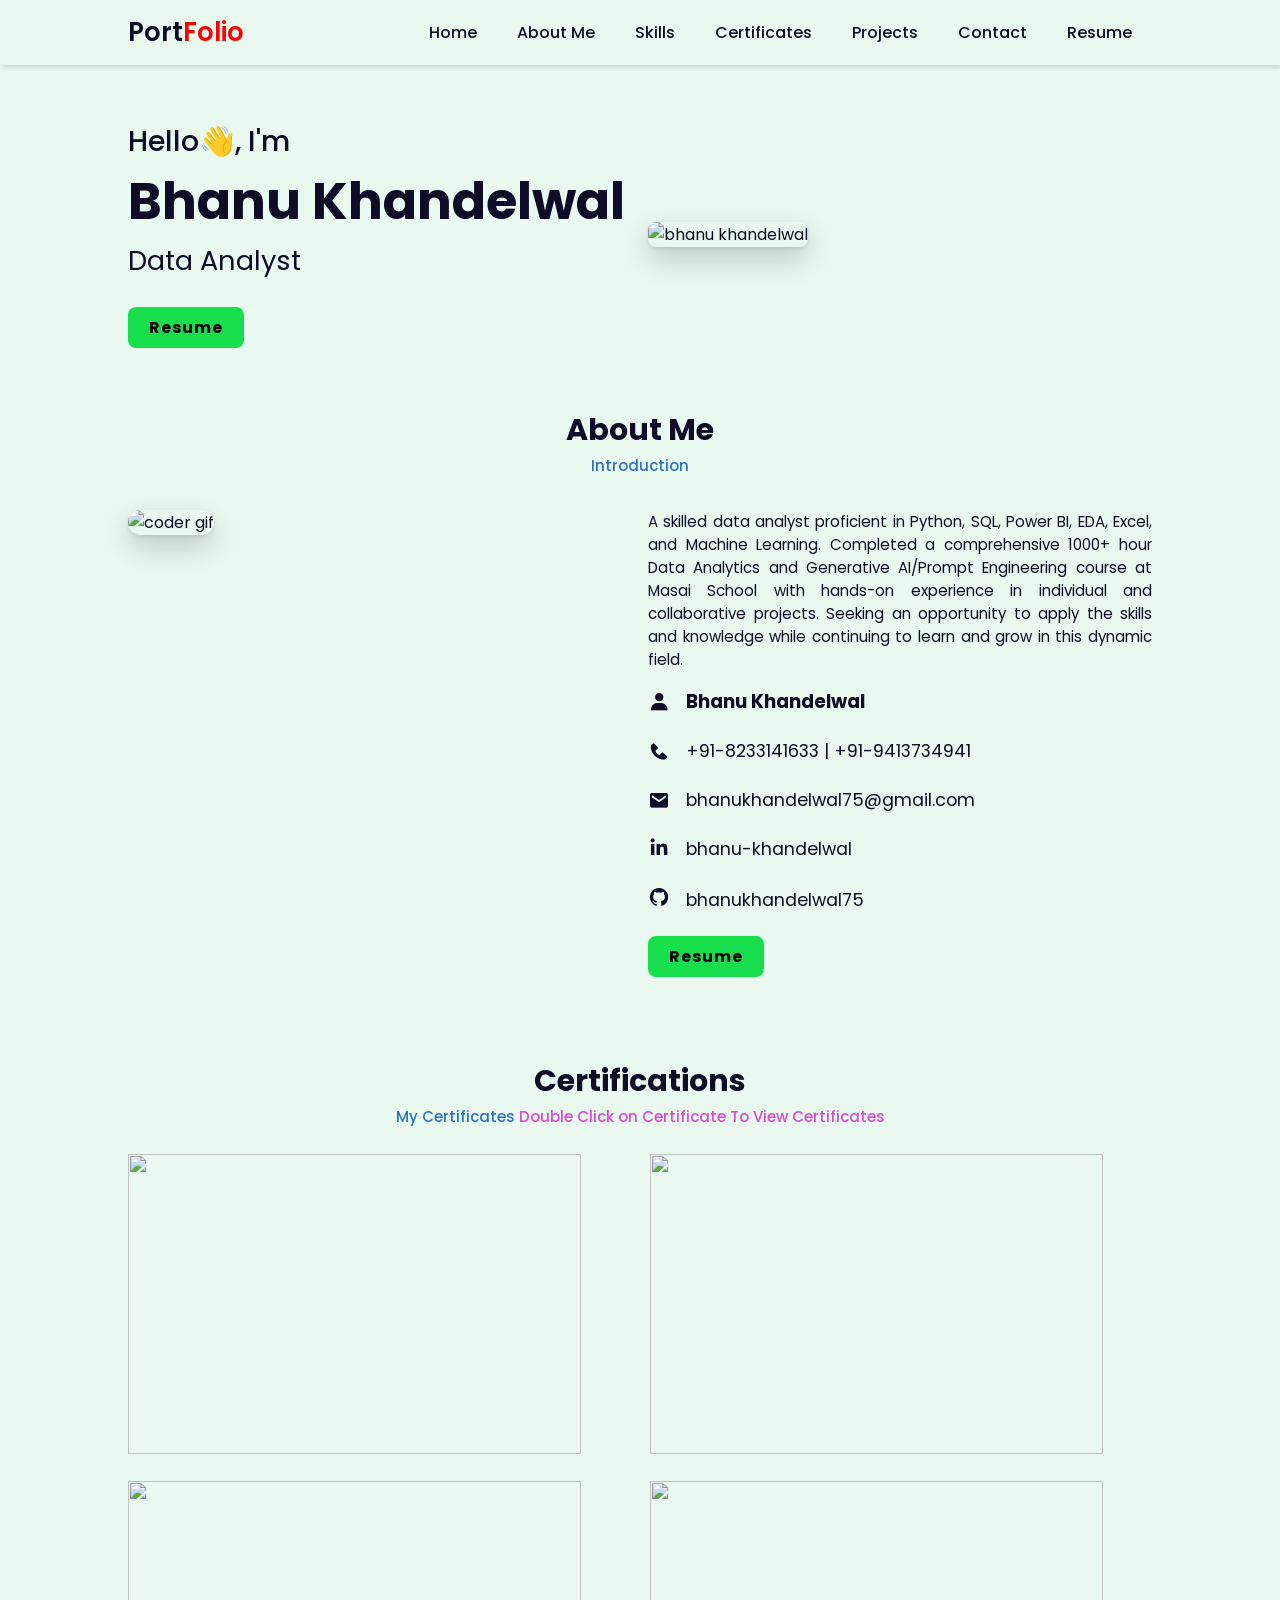
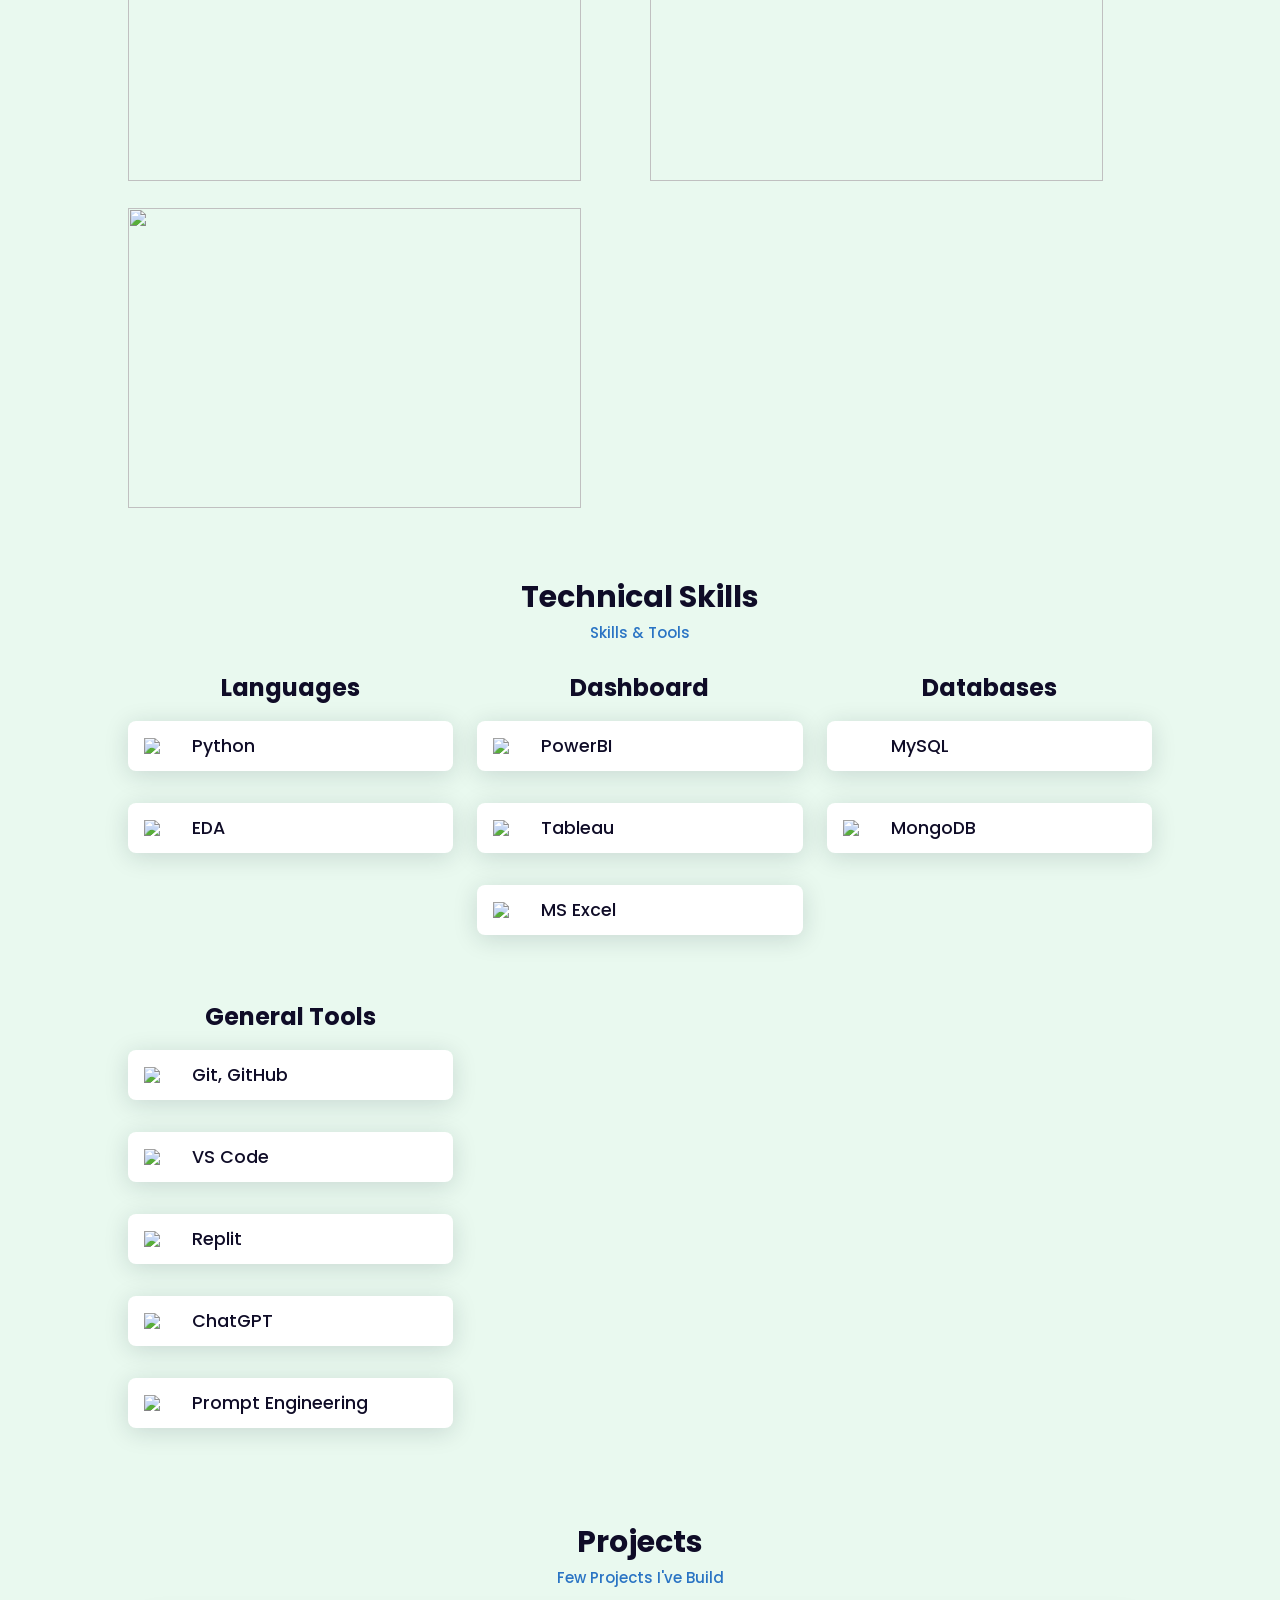
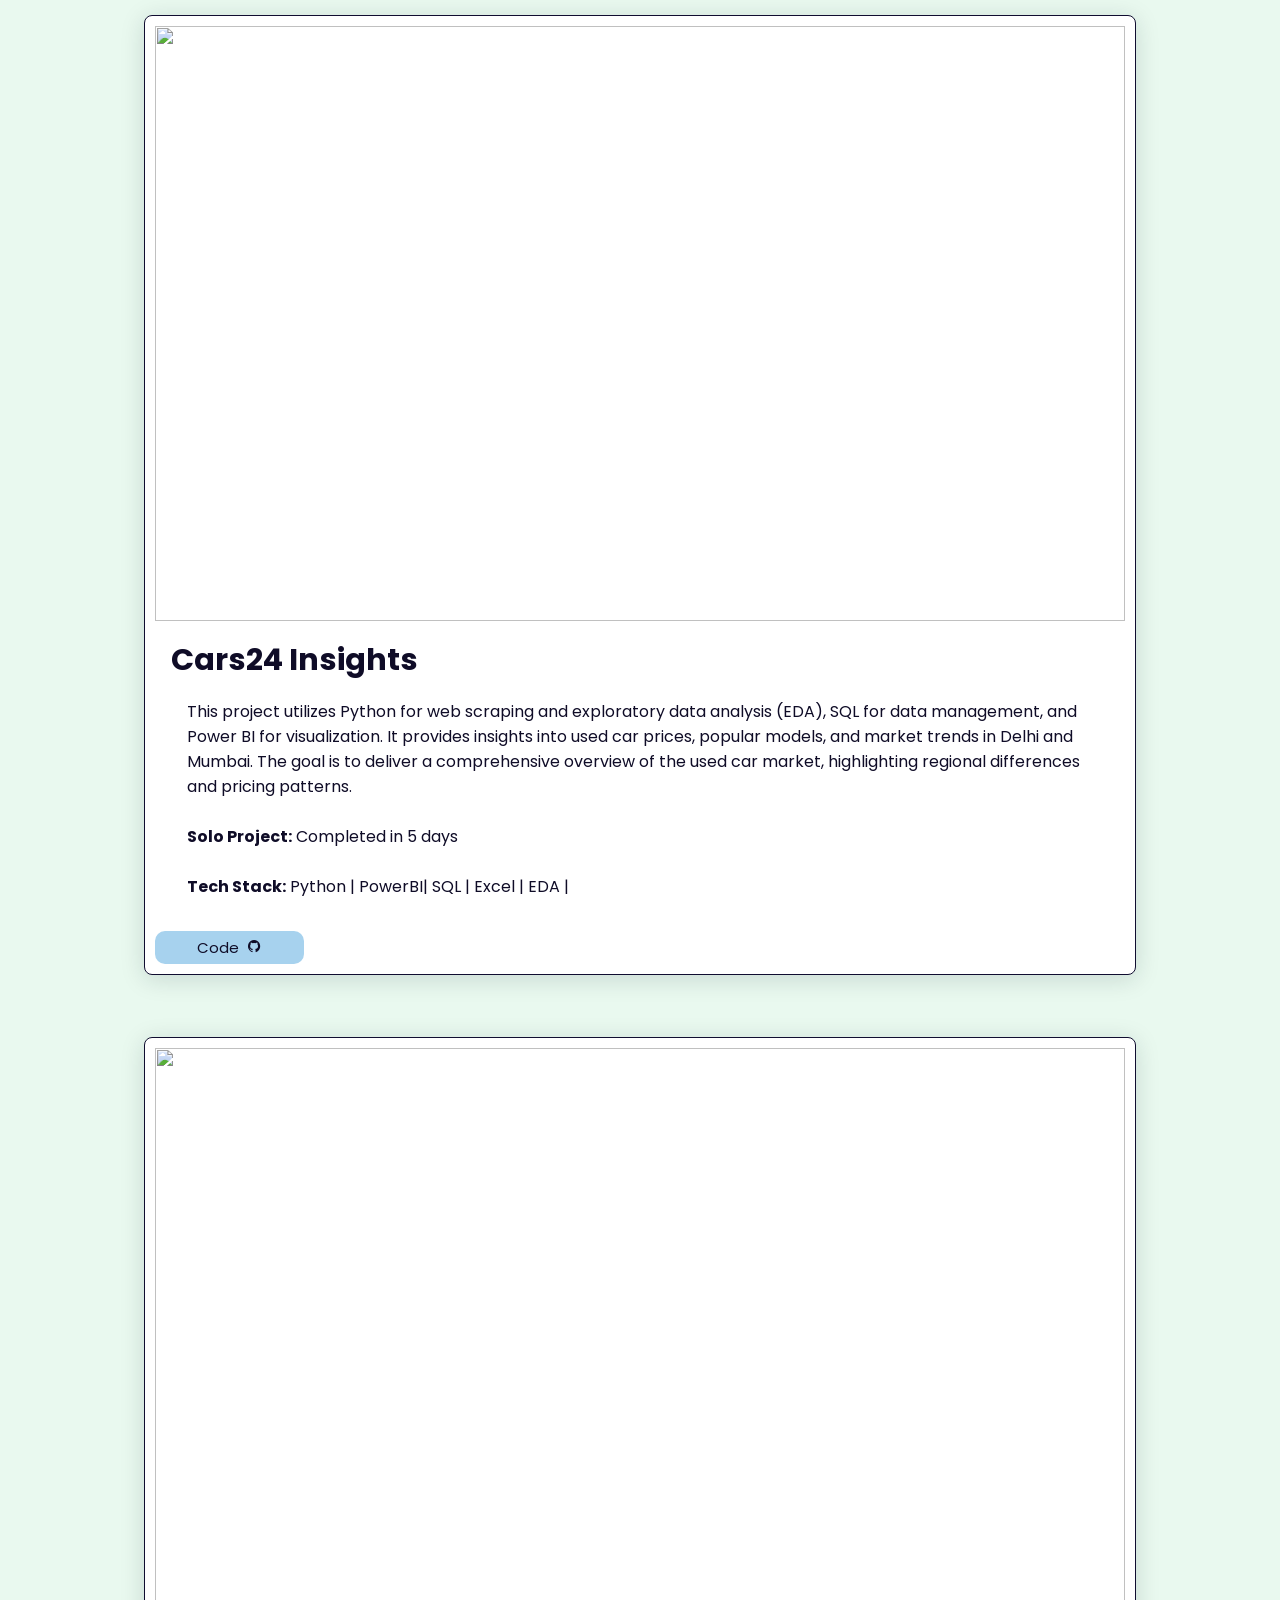
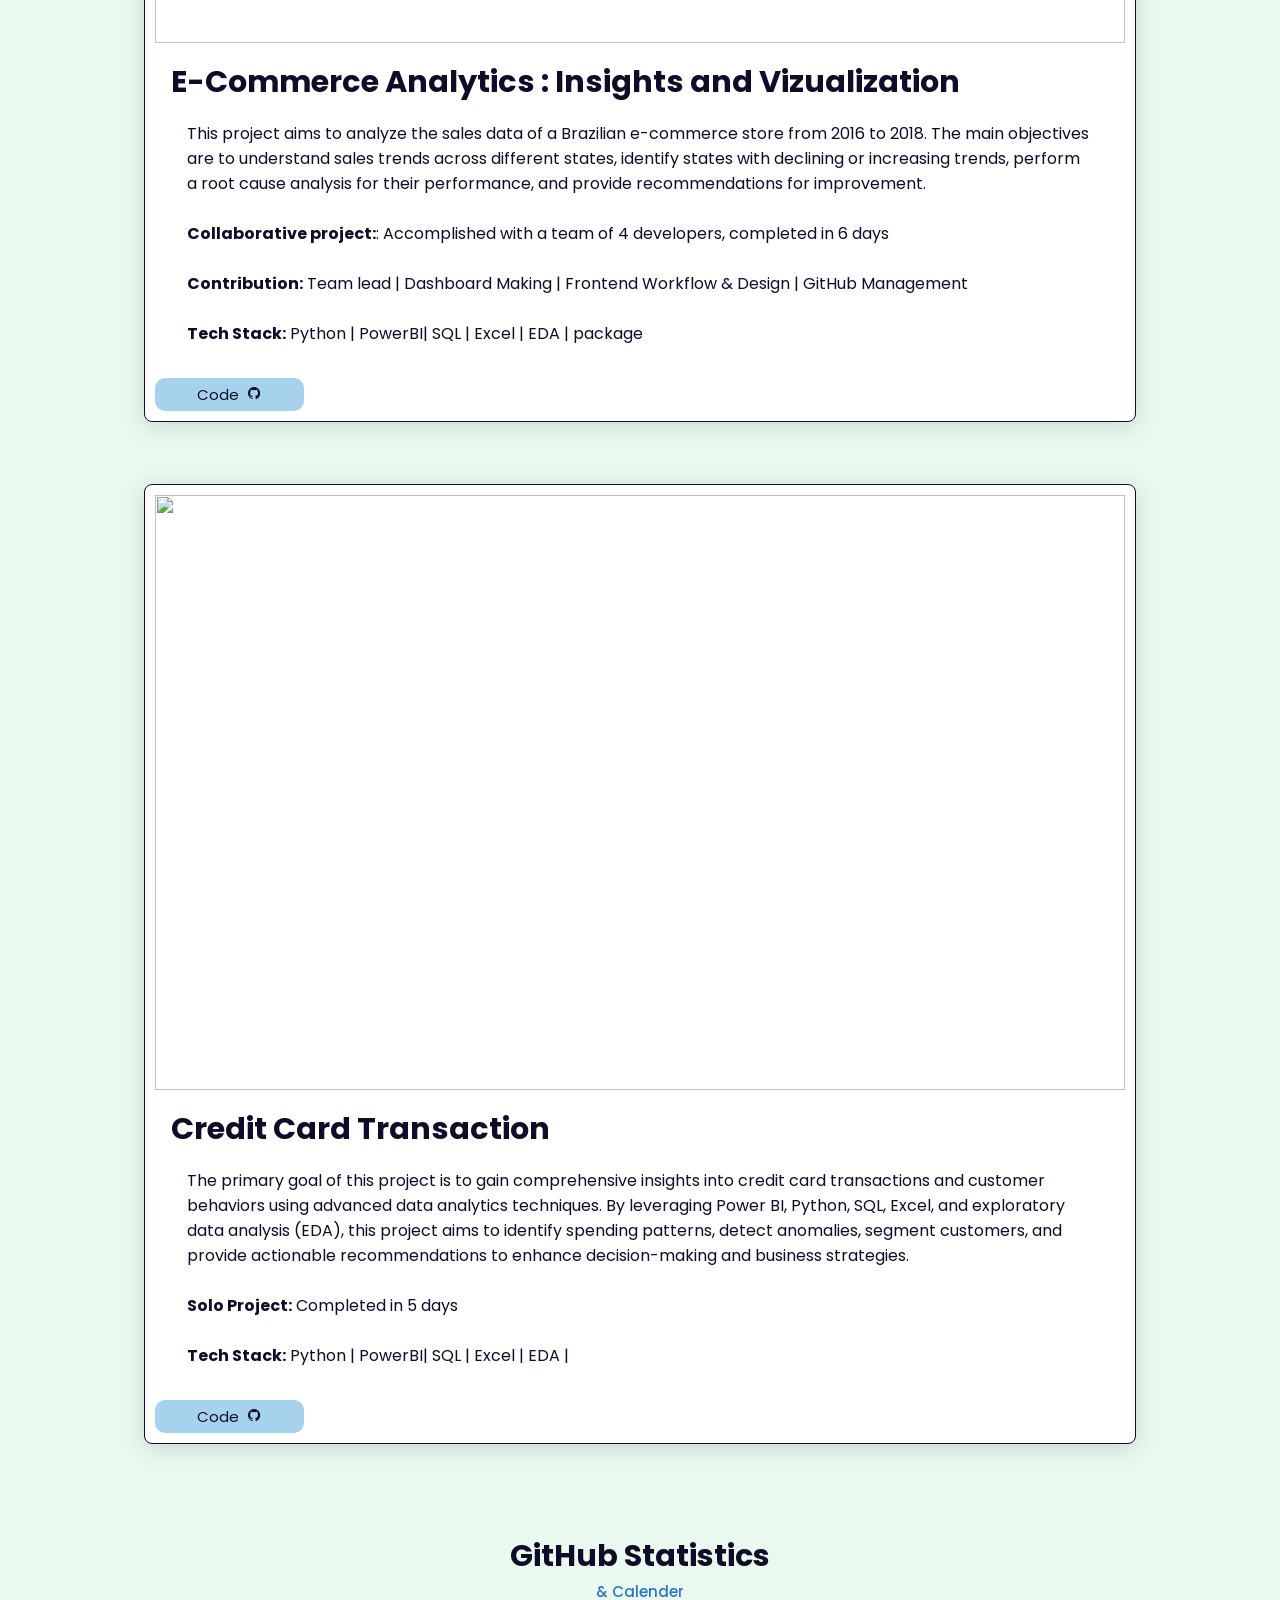
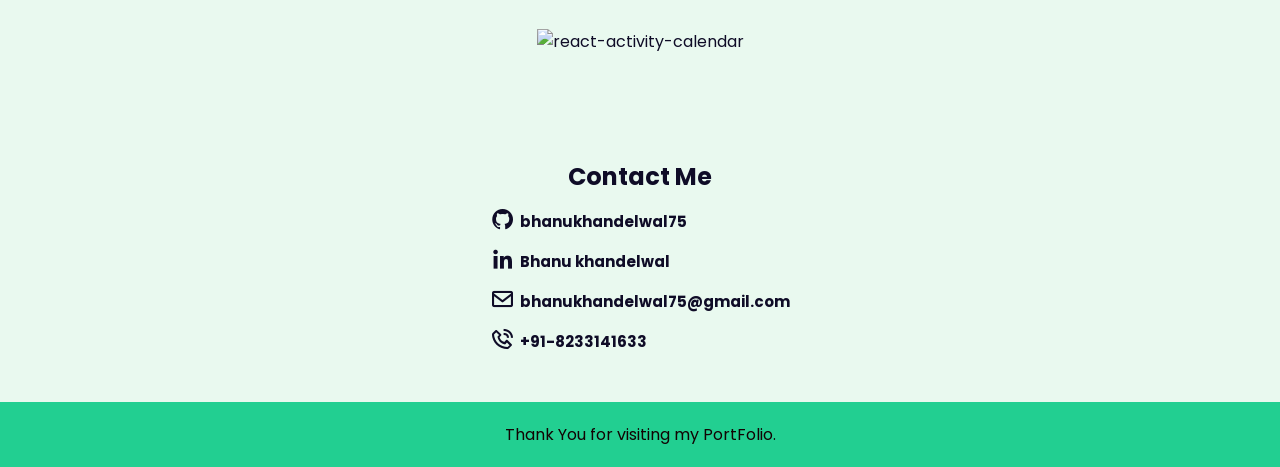
==== index.html @ c8e8d306 "Add files via upload" ====
<!DOCTYPE html>
<html lang="en">

<head>
  <meta charset="UTF-8">
  <meta http-equiv="X-UA-Compatible" content="IE=edge">
  <meta name="viewport" content="width=device-width, initial-scale=1.0">
  <title> Bhanu's PortFolio </title>
  <link rel="stylesheet" href="index.css">
  <link rel="stylesheet" href="https://cdn.jsdelivr.net/npm/boxicons@latest/css/boxicons.min.css">
  <link rel="stylesheet" href="https://unpkg.com/github-calendar@latest/dist/github-calendar-responsive.css" />
  <link rel="stylesheet"
    href="https://fonts.googleapis.com/css2?family=Poppins:wght@200;300;400;500;600;700&display=swap">
  <script src="https://code.jquery.com/jquery-3.5.1.min.js"></script>
  <script src="https://cdnjs.cloudflare.com/ajax/libs/waypoints/4.0.1/jquery.waypoints.min.js"></script>
  <script src="https://cdnjs.cloudflare.com/ajax/libs/OwlCarousel2/2.3.4/owl.carousel.min.js"></script>
  <link rel="stylesheet" href="https://cdnjs.cloudflare.com/ajax/libs/OwlCarousel2/2.3.4/assets/owl.carousel.min.css" />
</head>

<body>

  <!-- Navbar  Section Start -->

  <header>
    <a href="/" class="logo"><span style="font-family: Arial, Helvetica, sans-serif;"></span>Port<span
        style="color: red;">Folio</span></a>

    <div class="bx bx-menu" id="menu-icon"></div>

    <ul class="navbar" id="nav-menu">
      <li><a class="nav-link home" href="#home">Home</a></li>
      <li><a class="nav-link about" href="#about">About Me</a></li>
      <li><a class="nav-link skills" href="#skills">Skills</a></li>
      <li><a class="nav-link certificate" href="#certificates">Certificates</a></li>
      <li><a class="nav-link projects" href="#projects">Projects</a></li>
      <li><a class="nav-link contact" href="#contact">Contact</a></li>
      <li>
        <a class="nav-link resume" download 
          href="https://drive.google.com/file/d/1gUNa5ymEAG5wPzVL_5RaTlBMBBkV0XpU/view?usp=sharing" rel="noreferrer"
          target="_blank"> <i class="uil uil-message nav__icon"></i> Resume
        </a>
      </li>
    </ul>
  </header>


  <!-- Navbar Section End -->

  <!-- Home Section Start -->

  <section id="home">
    <div class="home-text">
      <span>Hello👋, I'm</span>
      <h1 id="user-detail-name">Bhanu Khandelwal</h1>
      <h2>Data Analyst</h2>
      <br />
      <a id="resume-link-2"  target="_blank"
        download="Bhanu-Khandelwal-Resume"> <button class="resume-button" id="resume-button-2"
          onclick="window.open('https://drive.google.com/file/d/1gUNa5ymEAG5wPzVL_5RaTlBMBBkV0XpU/view?usp=sharing')">Resume</button>
      </a>
    </div>
    <div class="home-img1">
      <img src="./images/Bhanu.jpg" alt="bhanu khandelwal">
    </div>

  </section>

  <!-- Home Section End -->


  <!-- About Section Start -->

  <section class="about section" id="about">
    <div class="heading">
      <h2>About Me</h2>
      <span>Introduction</span>
    </div>

    <div class="about-container">
      <div class="home-img-main">
        <img class="home-img" src="./images/CoderImage.gif" alt="coder gif">
      </div>
      <div class="about-text" id="user-detail-intro">
        <p>A skilled data analyst proficient in Python, SQL, Power BI, EDA, Excel, and Machine Learning. Completed a comprehensive 1000+ hour Data 
          Analytics and Generative AI/Prompt Engineering course at Masai School with hands-on experience in individual and collaborative projects. 
          Seeking an opportunity to apply the skills and knowledge while continuing to learn and grow in this dynamic field.
        </p>
        <div class="information">
          <div class="info-box">
            <i class='bx bxs-user'></i>
            <span> </span>
            <h3>Bhanu Khandelwal</h3>
          </div>

          <div class="info-box">
            <i class='bx bxs-phone'></i>
            <span id="contact-phone">+91-8233141633 | +91-9413734941</span>
          </div>

          <div class="info-box">
            <i class='bx bxs-envelope'></i>
            <span id="contact-email">bhanukhandelwal75@gmail.com</span>
          </div>

          <div class="info-box">
            <a href= "https://www.linkedin.com/in/bhanu-khandelwal-59a3ab132/"><i class='bx bxl-linkedin'></i></a>
            <span id="contact-email"><a
                href="https://www.linkedin.com/in/bhanu-khandelwal-59a3ab132/">bhanu-khandelwal</a></span>
          </div>

          <div class="info-box">
            <a href= "https://github.com/bhanukhandelwal75"><i class='bx bxl-github'></i></a>
            <span id="contact-email"><a href= "https://github.com/bhanukhandelwal75">bhanukhandelwal75</a></span>
          </div>

          <a class="nav-link resume" download id="resume-button"
          href="https://drive.google.com/file/d/1gUNa5ymEAG5wPzVL_5RaTlBMBBkV0XpU/view?usp=sharing" rel="noreferrer"
            target="_blank"> <i class="uil uil-message nav__icon"></i> <button class="resume-button">Resume</button>
          </a>
        </div>
      </div>
  </section>

  <!-- About Section End -->

  <!--certification-->
  <section class="certificates" id="certificates">
    <div class="max-width">
      <div class="heading">
        <h2>Certifications</h2>
        <span>My Certificates <span style="color: rgb(221, 72, 216);">Double Click on Certificate To View
            Certificates</span></span>
      </div>
      <br>

      <div class="carousel">
        <div class="card">
          <div class="box">
            <img onclick="window.open('https://www.hackerrank.com/certificates/d6137b7755c0')" src="./images/certificate1.png"
              alt="" height="300" width="40">
          </div>
        </div>
        <div class="card">
          <div class="box">
            <img onclick="window.open('')"
              src="./images/Bhanu Khandelwal (1).jpg" alt="" height="300" width="40">
          </div>
        </div>

        <div class="card">
          <div class="box">
            <img onclick="window.open('')"
              src="./images/STATELEVEL_CER.jpg" alt="" height="300" width="40">
          </div>
        </div>
        <div class="card">
          <div class="box">
            <img onclick="window.open('https://www.hackerrank.com/certificates/30eb83485b4e')"
              src="./images/INTER.png" alt="" height="300" width="40">
          </div>
        </div>

        <div class="card">
          <div class="box">
            <img onclick="window.open('')"
              src="./images/construct2.png" alt="" height="300" width="40">
          </div>
        </div>




        <!-- <div class="card">
          <div class="box">
            <img onclick="window.open('https://www.hackerrank.com/certificates/3cd83c0508a9')"
              src="./image/JavaScript Certificate.png" alt="" height="300" width="40">
          </div>
        </div>
        <div class="card">
          <div class="box">
            <img
              onclick="window.open('https://drive.google.com/file/d/1VtHBMf246V5bzjjGLbJAmtYLygFax8J5/view?usp=drive_link')"
              src="./image/basic Web.png" alt="" height="300" width="40">
          </div>
        </div> -->
      </div>
  </section>
  <!--certification-->

  <!--------------------- Skills Section --------------------->
  <section class="skills section" id="skills">
    <div class="heading">
      <h2>Technical Skills</h2>
      <span>Skills & Tools</span>
    </div>
    <br>

    <div class="skills-container bd-grid">
      <!-- Languages -->
      <div>
        <h2 class="skills-subtitle">Languages</h2>
        <div class="skills-data">
          <div class="skills-card">
            <img class="skills-card-img skills-icon"
              src="https://th.bing.com/th/id/R.6520c7f9c26167c17c1b4151d0caf9b6?rik=M%2fsglQqDHrj7Ow&riu=http%3a%2f%2fclipart-library.com%2fimages_k%2fpython-logo-transparent%2fpython-logo-transparent-20.png&ehk=6VzezRPWRy60a5sdzRKqdJ3hvL%2bZyjIlleowRZv6nNY%3d&risl=&pid=ImgRaw&r=0" />
            <span class="skills-card-name">Python</span>
          </div>
        </div>

        

        <div class="skills-data">
          <div class="skills-card">
            <img class="skills-card-img skills-icon"
              src="./images/eda.png" />
            <span class="skills-card-name">EDA</span>
          </div>
        </div>
        



        
      </div>

      <!-- Frontend -->
      <div>
        <h2 class="skills-subtitle">Dashboard</h2>
        <div class="skills-data">
          <div class="skills-card">
            <img class="skills-card-img skills-icon"
              src="./images/download (1).png" />
            <span class="skills-card-name">PowerBI</span>
          </div>
        </div>

        <div class="skills-data">
          <div class="skills-card">
            <img class="skills-card-img skills-icon"
              src="./images/tableu.png" />
            <span class="skills-card-name">Tableau</span>
          </div>
        </div>


        <div class="skills-data">
          <div class="skills-card">
            <img class="skills-card-img skills-icon"
              src="./images/excel.png" />
            <span class="skills-card-name">MS Excel</span>
          </div>
        </div>


      </div>

      

      <!-- Databases -->
      <div>
        <h2 class="skills-subtitle">Databases</h2>
        <div class="skills-data">
          <div class="skills-card">
            <img class="skills-card-img skills-icon" src="./images/SQL.png" alt="" />
            <span class="skills-card-name">MySQL </span>
          </div>
        </div>

        <div class="skills-data">
          <div class="skills-card">
            <img class="skills-card-img skills-icon"
              src="https://th.bing.com/th/id/OIP.iJDKjEJBWEErGdYeo5zsfAHaHa?pid=ImgDet&w=205&h=205&c=7" />
            <span class="skills-card-name">MongoDB</span>
          </div>
        </div>
        

      </div>

      <!-- General Tools -->
      <div>
        <h2 class="skills-subtitle">General Tools</h2>
        <div class="skills-data">
          <div class="skills-card">
            <img class="skills-card-img skills-icon"
              src="https://th.bing.com/th/id/OIP.ckeUFk-yid0vfWnd56w7wAHaHa?w=185&h=185&c=7&r=0&o=5&pid=1.7" />
            <span class="skills-card-name">Git, GitHub</span>
          </div>
        </div>
        <div class="skills-data">
          <div class="skills-card">
            <img class="skills-card-img skills-icon"
              src="https://user-images.githubusercontent.com/674621/71187801-14e60a80-2280-11ea-94c9-e56576f76baf.png" />
            <span class="skills-card-name">VS Code</span>
          </div>
        </div>
        <div class="skills-data">
          <div class="skills-card">
            <img class="skills-card-img skills-icon"
              src="https://cdn-1.webcatalog.io/catalog/replit/replit-icon-filled.png" />
            <span class="skills-card-name">Replit</span>
          </div>
        </div>
        
        <div class="skills-data">
          <div class="skills-card">
            <img class="skills-card-img skills-icon"
              src="./images/chatgpt.png" />
            <span class="skills-card-name">ChatGPT</span>
          </div>
        </div>
        
        <div class="skills-data">
          <div class="skills-card">
            <img class="skills-card-img skills-icon"
              src="./images/promptengineering.png" />
            <span class="skills-card-name">Prompt Engineering</span>
          </div>
        </div>
      </div>

      <!-- Deployment Tools -->
      
        
    </div>
  </section>
  <!--------------------- Skills Section End --------------------->

  <!--------------------- Project Section --------------------->
  <section class="projects section" id="projects">
    <div class="heading">
      <h2>Projects</h2>
      <span>Few Projects I've Build</span>
    </div>
    <br>
    <div class="project-container">

      <!------- 5th Project ------->
      <div class="project-img project-card">
        <img id="project_TypeBattle" src="./images/dashboard1112.png" style="width: 100%; height: 595px;" alt=""
          onclick="window.open('')" />
        <p class="project-title">Cars24 Insights</p>
        <div class="project-subtitle project-description">
          This project utilizes Python for web scraping and exploratory data analysis (EDA), SQL for data management, 
          and Power BI for visualization. It provides insights into used car prices, popular models, and market trends in Delhi and Mumbai. 
          The goal is to deliver a comprehensive overview of the used car market, highlighting regional differences and pricing patterns.
          <br />
          <br />
          <b>Solo Project:</b> Completed in 5 days
          <div class="project-tech-stack">
            <br />
            <b>Tech Stack:</b> Python | PowerBI| SQL | Excel | EDA | 
          </div>
        </div>
        <div class="project-btns">
          <button class="project-github">
            <a href="https://github.com/bhanukhandelwal75/Cars24-Insights-and-Vizualization" target="_blank"
              class="small-btn button project-github-link">
              Code&nbsp;&nbsp;<i class="bx bxl-github"></i>
            </a>
          </button>
          
        </div>
      </div>

      <!------- 4th Project ------->
      <div class="project-img project-card">
        <img id="project_OpenChat" src="./images/DASHECOOM.jpg" style="width: 100%; height: 595px;" alt=""
          onclick="window.open('')" />
        <p class="project-title">E-Commerce Analytics : Insights and Vizualization</p>
        <div class="project-subtitle project-description">
          This project aims to analyze the sales data of a Brazilian e-commerce store from 2016 to 2018. The main objectives are to understand sales trends across different states, identify states with declining or increasing trends, perform a root cause analysis for their performance, and provide recommendations for improvement.
          <br />
          <br />
          <b>Collaborative project:</b>: Accomplished with a team of 4 developers,
          completed in 6 days
          <br />
          <br />
          <b>Contribution:</b> Team lead | Dashboard Making | Frontend Workflow & Design | GitHub Management
          <div class="project-tech-stack">
            <br />
            <b>Tech Stack:</b> Python | PowerBI| SQL | Excel | EDA | 
            package
          </div>
        </div>
        <div class="project-btns">
          <button class="project-github">
            <a href="https://github.com/bhanukhandelwal75/Ecommerce-Sales-Analytics" target="_blank"
              class="small-btn button project-github-link">
              Code&nbsp;&nbsp;<i class="bx bxl-github"></i>
            </a>
          </button>
          
        </div>
      </div>



      <div class="project-img project-card">
        <img id="project_TypeBattle" src="./images/ccfr1.png" style="width: 100%; height: 595px;" alt=""
          onclick="window.open('')" />
        <p class="project-title">Credit Card Transaction</p>
        <div class="project-subtitle project-description">
          The primary goal of this project is to gain comprehensive insights into credit card transactions and customer behaviors using advanced data analytics techniques. By leveraging Power BI, Python, SQL, Excel, and exploratory data analysis (EDA), this project aims to identify spending patterns, detect anomalies, segment customers, and provide actionable recommendations to enhance decision-making and business strategies.
          <br />
          <br />
          <b>Solo Project:</b> Completed in 5 days
          <div class="project-tech-stack">
            <br />
            <b>Tech Stack:</b> Python | PowerBI| SQL | Excel | EDA | 
          </div>
        </div>
        <div class="project-btns">
          <button class="project-github">
            <a href="https://github.com/bhanukhandelwal75/CreditCard-Transaction-Analytics" target="_blank"
              class="small-btn button project-github-link">
              Code&nbsp;&nbsp;<i class="bx bxl-github"></i>
            </a>
          </button>
          
        </div>
      </div>

      
      
        
    </div>
  </section>

  <!--------------------- Project Section End --------------------->

  <!-- Github Stats Section Start -->

  <section class="react-activity-calendar">
    <div class="heading">
      <h2>GitHub Statistics</h2>
      <span>& Calender</span>
    </div>
    <br>
    <div class="react-activity-calendar">
      <!-- Loading the data just for you. -->
      <img src="https://ghchart.rshah.org/rbhomale17" alt="react-activity-calendar" />
    </div>
    <br>
    
  </section>


  <!-- Github Stats Section End -->


  <!-- Contact Section Start -->

  <section id="contact">

    <div class="footer" class="contact">
      <h2>Contact Me</h2>
      <div class="footer-social">
        <div>
          <a id="contact-github" href="https://github.com/bhanukhandelwal75" target="_blank"><i class='bx bxl-github'></i></a>
          <h5><a id="contact-github" href="https://github.com/bhanukhandelwal75" target="_blank">bhanukhandelwal75</a></h5>
        </div>
        <div>
          <a id="contact-linkedin" href="https://www.linkedin.com/in/bhanu-khandelwal-59a3ab132/" target="_blank"><i
              class='bx bxl-linkedin'></i></a>
          <h5><a id="contact-linkedin" href="https://www.linkedin.com/in/bhanu-khandelwal-59a3ab132/"
              target="_blank">Bhanu khandelwal</a></h5>
        </div>
        <div>
          <a id="contact-linkedin" href="#" target="_blank"><i class='bx bx-envelope'></i></a>
          <h5><a id="contact-linkedin" href="#" target="_blank">bhanukhandelwal75@gmail.com</a></h5>
        </div>
        <div>
          <a id="contact-linkedin" href="#" target="_blank"><i class='bx bx-phone-call'></i></a>
          <h5><a id="contact-linkedin" href="#" target="_blank">+91-8233141633</a></h5>
        </div>
      </div>
    </div>

  </section>

  <!-- Contact Section End -->

  <div class="footer-bottom">
    <p> Thank You for visiting my PortFolio.</p>
  </div>

  <!-- JavaScript -->
  <script src="./index.js"></script>
</body>

</html>


<script src="https://unpkg.com/github-calendar@latest/dist/github-calendar.min.js"></script>
<script>
  // or enable responsive functionality
  GitHubCalendar(".calendar", "rbhomale17", { responsive: true });
</script>
---- index.css ----
* {
    margin: 0;
    padding: 0;
    box-sizing: border-box;
    list-style: none;
    text-decoration: none;
    scroll-behavior: smooth;
    scroll-padding-top: 2rem;
    font-family: "Poppins", sans-serif;
    box-sizing: border-box;
}

body {
    box-sizing: border-box;
    width: 100%;
}

a {
    text-decoration: none;
    color: var(--text-color);
}

:root {
    --main-color: #033a80;
    --bg-color: #E9F9EF;
    --text-color: #0f0c27;
    --hover: hsl(217, 83%, 74%);
    --big-font: 3.2rem;
    --medium-font: 1.8rem;
    --p-font: 0.941rem;

    --header-height: 3rem;
    --font-semi: 600;
    --hue-color: 245;
    --first-color: hsl(var(--hue-color), 47%, 60%);
    --second-color: hsl(var(--hue-color), 56%, 12%);
    --body-font: 'Poppins', sans-serif;
    --big-font-size: 2rem;
    --h2-font-size: 1.25rem;
    --normal-font-size: .938rem;
    --smaller-font-size: .75rem;
    --mb-2: 1rem;
    --mb-4: 2rem;
    --mb-5: 2.5rem;
    --mb-6: 3rem;
    --z-back: -10;
    --z-fixed: 100;
    /* --main-color:#1a70f2; */
}

section {
    padding: 30px 10%;
}

body.active {
    --text-color: #fff;
    --bg-color: #1a1542;
}

body {
    background: var(--bg-color);
    color: var(--text-color);
}

*::selection {
    color: var(--bg-color);
    background: var(--main-color);
}

.heading {
    text-align: center;
}

.heading h2 {
    font-size: 30px;
}

.heading span {
    font-size: var(--p-font);
    color: rgb(42, 116, 196);
    /* font-weight: 300; */
}

header {
    position: fixed;
    width: 100%;
    top: 0;
    right: 0;
    z-index: 1000;
    display: flex;
    align-items: center;
    justify-content: space-between;
    background: var(--bg-color);
    padding: 13px 10%;
    transition: 0.2s;
    box-shadow: -3px -3px 7px #ffffff73,
        2px 2px 5px rgba(94, 104, 121, 0.288);
}

header.shadow {
    /* width: 100%; */
    box-shadow: 0 0 4px rgb(14 55 54 / 15%);
}

.logo {
    font-size: 1.61rem;
    font-weight: 600;
    color: var(--text-color);
}
 
.logo span {
    font-size: 1.61rem;
    font-weight: 600;
    color: rgb(232, 47, 118);
}

.navbar {
    display: flex;
}

.navbar a {
    font-size: 1rem;
    padding: 10px 20px;
    color: var(--text-color);
    font-weight: 500;
}

.navbar a:hover {
    color: var(--hover);
}

#menu-icon {
    font-size: 24px;
    cursor: pointer;
    z-index: 10001;
    display: none;
}

#darkmode {
    font-size: 22px;
    cursor: pointer;
}

#home {
    /* position: relative;
    width: 100%;
    min-height: 100vh; */
    display: grid;
    grid-template-columns: repeat(2, 1fr);
    align-items: center;
    margin-top: 90px;
    gap: 1rem;
    /* border: 1px solid red; */
}

/* .home-img {
    order: 3;
    width: 100%;
} */

.home-img1 img {
    width: 90%;
    
    
    /* border: 1px solid rgb(0, 0, 0); */
    border-radius: 0.5rem;

    box-shadow: rgba(0, 0, 0, 0.2) 0px 12px 28px 0px, rgba(0, 0, 0, 0.1) 0px 2px 4px 0px, rgba(255, 255, 255, 0.05) 0px 0px 0px 1px inset;
}

.home-text span {
    font-size: var(--medium-font);
    font-weight: 500;
}

.home-text h1 {
    font-size: var(--big-font);
}

.home-text h2 {
    font-size: 1.7rem;
    font-weight: 400;
}

.home-text p {
    font-size: var(--p-font);
    font-weight: 400;
    margin: 0.7rem 0 1rem;
}

.social {
    display: flex;
    flex-direction: column;
}

.social a {
    margin-bottom: 1rem;
    font-size: 22px;
    color: var(--text-color);
}

.social a:hover {
    color: var(--hover);
}

.btn {
    display: inline-block;
    background: var(--main-color);
    color: #fff;
    padding: 0.7rem 1.3rem;
    border-radius: 0.5rem;
}

.btn:hover {
    background: var(--hover);
}


.resume-button {
    display: inline-block;
    font-size: 1rem;
    font-weight: bold;
    background: var(--main-color);
    color: #120101;
    padding: 0.5rem 1.3rem;
    border-radius: 0.5rem;
    border: none;
    cursor: pointer;
    background: #16de4c;
    letter-spacing: 1px;
}

.resume-button:hover {
    background: var(--hover);
    color: #fff;
}

.about-container {
    display: grid;
    grid-template-columns: repeat(2, 1fr);
    gap: 1rem;
    margin-top: 2rem;
}

.home-img-main img {
    width: 85%;
    height: auto;
    border-radius: 1rem;
    box-shadow: rgba(0, 0, 0, 0.2) 0px 12px 28px 0px, rgba(0, 0, 0, 0.1) 0px 2px 4px 0px, rgba(255, 255, 255, 0.05) 0px 0px 0px 1px inset;
}

.about-text p {
    width: 100%;
    font-size: var(--p-font);
    font-weight: 400;
    text-align: justify;
}

.information {
    margin: 1rem 0 1.4rem;
}

.information .info-box {
    display: flex;
    align-items: center;
    margin-bottom: 1.4rem;
}

.information .info-box .bx {
    font-size: 22px;
}

.information .info-box span {
    font-weight: 400;
    margin-left: 1rem;
}

.bars-box {
    position: relative;
    display: flex;
    justify-content: space-between;
    align-items: center;
    padding: 1rem 0;
    margin-bottom: 1rem;
}

.bars-box h3,
span {
    font-size: 1.1rem;
    font-weight: 500;
}

.light-bar {
    position: absolute;
    bottom: 0;
    left: 0;
    width: 100%;
    height: 0.5rem;
    background: hsla(260, 100%, 44%, 0.4);
    border-radius: 0.5rem;
}

.percent-bar {
    position: absolute;
    bottom: 0;
    left: 0;
    height: 0.5rem;
    background: var(--main-color);
    border-radius: 0.5rem;
}

.html-bar {
    width: 94%;
}

.css-bar {
    width: 84%;
}

.js-bar {
    width: 74%;
}

.react-bar {
    width: 80%;
}

/* .skills-content {
    display: grid;
    grid-template-columns: repeat(auto-fit, minmax(180px, auto));
    justify-content: center;
    gap: 0.5rem;
    margin-top: 2rem;
}

.skills-card {
    padding: 8px;
    width: 120px;
    margin-top: 16px;
    display: flex;
    flex-direction: column;
    align-items: center;
    text-align: center;
    border-radius: 0.5rem;
    background-color: #fff;
    border-bottom: 5px solid rgb(30, 215, 120);
    box-shadow: 0 2px 7px rgb(14 55 54 / 15%);
    
}

.skills-card:hover {
    background-color: #aac5f3;
    color: #0d0101;
    cursor: pointer;
}

#skills img {
    width: 60%;
    aspect-ratio: 1/1;
} */


/* <!--------------------- Skills Section ---------------------> */
#mskills {
    width: 100%;
    background-color: #fafafa;
    margin: auto;
}

#mskills>h1 {
    text-align: center;
    margin-top: 80px;
}

.mainskills {
    width: 40%;
    display: grid;
    grid-template-columns: repeat(6, 1fr);
    gap: 5%;
    margin: auto;
}

.mainskills>div {
    box-shadow: rgba(50, 50, 93, 0.25) 0px 6px 12px -2px,
        rgba(0, 0, 0, 0.3) 0px 3px 7px -3px;
    display: grid;
    align-items: center;
    padding: 15px 15px;
    border-radius: 5px;
    margin-top: 50px;
    background-color: #f5fffa;
}

.mainskills>div:hover {
    background-color: white;
}

.mainskills>div>img {
    width: 50%;
    margin: auto;
}

.mainskills>div>h3 {
    text-align: center;
    margin-top: 7px;
}

/* -------------- */

.skills-container {
    display: grid;
    grid-template-columns: repeat(3, 1fr);
    gap: 1.5rem;
    row-gap: 2rem;
    text-align: center;
}

.skills-subtitle {
    margin-bottom: var(--mb-2);
}

.skills-text {
    margin-bottom: var(--mb-4);
}

.skills-data {
    display: flex;
    justify-content: space-between;
    align-items: center;
    position: relative;
    height: 50px;
    font-weight: var(--font-semi);
    padding: 0.5rem 1rem;
    margin-bottom: var(--mb-4);
    border-radius: 0.5rem;
    box-shadow: 0 4px 25px rgba(14, 36, 49, 0.15);
    background-color: #fff;
}

.skills-icon {
    width: 2rem;
    font-size: 2rem;
    margin-right: var(--mb-2);
    color: var(--first-color);
}

img.man-icons {
    font-size: 2rem;
    margin-right: var(--mb-2);
    color: var(--first-color);
}

.skills-card {
    display: flex;
    align-items: center;
}

.skills-bar {
    position: absolute;
    left: 0;
    bottom: 0;
    background-color: var(--first-color);
    height: 0.25rem;
    border-radius: 0.5rem;
    z-index: var(--z-back);
}

.skills-html {
    width: 75%;
}

.skills-css {
    width: 70%;
}

.skills-js {
    width: 85%;
}

.skills-react,
.skills-mongo {
    width: 80%;
}

.skills-redux {
    width: 90%;
}

.skills-mui,
.skills-sql {
    width: 65%;
}

.skills-ts {
    width: 70%;
}

.skills-express,
.skills-node {
    width: 85%;
}

.skills-img {
    border-radius: 0.5rem;
}

/* .projects-container {
    display: grid;
    grid-template-columns: repeat(auto-fit, minmax(370px, auto));
    justify-content: space-evenly;
    gap: 2rem;
    margin-top: 2rem;

}

.project-card {
    width: auto;
    display: flex;
    flex-direction: column;
    align-items: center;
    text-align: center;
    border-radius: 1rem;
    background-color: #b6cce8;
    border-bottom: 5px solid rgb(30, 215, 120);
    box-shadow: rgba(0, 0, 0, 0.24) 0px 3px 8px;
    padding: 6px;
    cursor: pointer;
}

.project-card img,
iframe {
    width: 100%;
    border-radius: 0.5rem;
}

.project-card iframe {
    width: 100%;
    height: 500px;
    border-radius: 0.5rem;
}

.project-name {
    padding: 10px;
}

.project-description {
    padding: 10px;
    width: 100%;
    height: 50%;
}

.project-tech-stack1 {
    width: 100%;
    display: flex;
    flex-direction: row;
    justify-content: center;
    margin: auto;
    gap: 3px;
}

.project-tech-stack1 img {
    width: 80%;
}

.tech-card {
    padding: 4px;
    width: 50px;
    display: flex;
    flex-direction: column;
    align-items: center;
    text-align: center;
    border-radius: 0.5rem;
    border: 2px solid #1fc662;
    ;

}

.projects-button {
    padding: 10px;

}

.projects-button a {
    color: #fff;
    font-weight: 600;
}

.button-project-link {
    display: inline-block;
    padding: 0.5rem 1.3rem;
    border-radius: 0.5rem;
    border: none;
    cursor: pointer;
    background: #2768d9;
    letter-spacing: 1px;
    color: var(--bg-color);
}

.button-project-link:hover {
    background: var(--hover);
} */


/* <!--------------------- Project Section ---------------------> */
/* Mini Project Section */
.mini-project {
    background-color: #f5f5f5;
    border-radius: 8px;
    padding: 2rem;
    margin-top: 2rem;
    text-align: center;
    box-shadow: 0px 2px 4px rgba(0, 0, 0, 0.1);
}

.mini-project-title {
    font-size: 1.5rem;
    margin-bottom: 1rem;
}

.mini-project-description {
    font-size: 1rem;
    color: #777;
    margin-bottom: 1.5rem;
}

.mini-project-btns {
    display: flex;
    justify-content: center;
}

.mini-project-link {
    display: inline-block;
    padding: 0.5rem 1rem;
    background-color: #3498db;
    color: white;
    border-radius: 4px;
    text-decoration: none;
    transition: background-color 0.3s ease;
}

.mini-project-link:hover {
    background-color: #2980b9;
}

/* Responsive Adjustments */
@media screen and (max-width: 768px) {
    .mini-project {
        padding: 1rem;
    }

    .mini-project-title {
        font-size: 1.25rem;
    }

    .mini-project-description {
        font-size: 0.9rem;
    }

    .mini-project-btns {
        flex-direction: column;
        align-items: center;
    }

    .react-activity-calendar img {
        width: 100%;
    }

}


.project-container {
    gap: 2rem;
    max-width: 1024px;
    display: grid;
    flex-wrap: wrap;
    grid-template-columns: repeat(1, 1fr);
    width: calc(100% - 2rem);
    margin: auto;
}

.project-img {
    box-shadow: 0 4px 25px rgba(14, 36, 49, 0.15);
    border-radius: 0.5rem;
    overflow: hidden;
    padding-bottom: 20px;
    margin-bottom: 30px;
    border: 1px solid #100D30;
    background-color: #fff;
    padding: 10px;
}

.project-img img {
    width: 100% !important;
    transition: 1s;
    cursor: pointer;
    object-fit: cover;
    margin-bottom: 1rem;
}

.project-container p {
    margin: auto 1rem 1rem;
}

.project-title {
    margin-bottom: var(--mb-2);
    margin-top: var(--mb-3);
    font-size: 1.9rem;
    font-weight: 700;
}

.project-subtitle {
    margin: auto 2rem 1rem;
    margin-bottom: var(--mb-4);
}

.small-btn {
    padding: 0.4rem 1.3rem;
    font-weight: 400;
    margin: 1rem;
}

.project-btns {
    position: relative;
    bottom: 0%;
}

.project-github {
    background-color: #a7d2ee;
    border-radius: 10px;
    border: none;
    padding: 5px;
    font-size: 15px;
    font-weight: bold;
}

.project-live {
    background-color: #adefe2;
    border-radius: 10px;
    border: none;
    padding: 5px;
    font-size: 15px;
    font-weight: bold;
}

.work__container {
    row-gap: 2rem;
}

.work__img {
    box-shadow: 0px 4px 25px rgba(14, 36, 49, 0.15);
    border-radius: .5rem;
    overflow: hidden;
}

.work__img img {
    transition: 1s;
}

.react-activity-calendar {
    text-align: center;
    width: 100%;
}

/* .calendar {
    background-color: #fff;
    color: #000;
    padding: 10px;
} */

#git-stat>div>img {
    width: 55%;
}

.footer {
    width: 100%;
    display: grid;
    place-items: center;
    padding: 20px;
    color: #000;
    margin-bottom: 110px;
    /* align-content: center; */
}

.footer h2 {
    font-size: 1.5rem;
    margin-bottom: 0.5rem;
    color: var(--text-color)
}

.footer-social {
    color: rgb(18, 23, 178);
    font-size: 25px;
    display: flex;
    flex-direction: column;
    /* margin-left: 130px; */
    text-align: center;
    line-height: 40px;
    height: 40px;
}

.footer-social>div {
    display: flex;
    justify-content: start;
    flex-direction: row;
    /* font-size: 10px; */
}

.footer-social>div>h5 {
    /* display: flex;
    flex-direction: row; */
    font-size: 15px;
    padding-left: 5px;
}

.footer-bottom {
    padding: 20px;
    background-color: #22cf91;
    text-align: center;
    color: #120303;
}

.footer-bottom a {
    color: #22cf91;
}


/* cetificates section styling */
.carousel {
    display: grid;
    grid-template-columns: repeat(2, 1fr);
    gap: 20px 20px;
}

.carousel .card .box img {
    width: 95%;
}

.owl-dots {
    text-align: center;
    margin-top: 20px;
}

.owl-dot {
    height: 13px;
    width: 13px;
    margin: 0 5px;
    outline: none !important;
    border-radius: 50%;
    border: 2px solid rgb(68, 237, 52) !important;
    transition: all 0.3s ease;
}

.owl-dot.active {
    width: 35px;
    border-radius: 14px;
}

.owl-dot.active,
.owl-dot:hover {
    background: rgb(68, 237, 52) !important;
}



/* For Mobile */
@media (max-width: 991px) {
    header {
        padding: 18px 4%;
    }

    section {
        padding: 40px 4%;
    }
}

@media (max-width: 881px) {
    :root {
        --big-font: 2.7rem;
        --medium-font: 1.4rem;
    }
}

@media (max-width: 768px) {
    :root {
        --big-font: 2.4rem;
        --medium-font: 1.2rem;
    }

    header {
        padding: 11px 4%;
        /* width: 100%;
    margin-right: 30px; */
    }

    #menu-icon {
        display: initial;
        color: var(--text-color);
    }

    header .navbar {
        position: absolute;
        top: -500px;
        left: 0;
        right: 0;
        display: flex;
        flex-direction: column;
        background: var(--bg-color);
        box-shadow: 0 4px 4px rgb(0 0 0 / 10%);
        transition: 0.2s ease;
        text-align: center;
    }

    .navbar.active {
        top: 100%;
    }

    .navbar a {
        padding: 1.5rem;
        display: block;
        background: var(--bg-color);
    }

    #darkmode {
        position: absolute;
        top: 1.4rem;
        right: 2rem;
    }

    .scroll-down {
        display: none;
    }

    #home {
        grid-template-columns: repeat(1, 1fr);
        text-align: center;
    }

    .home-text {
        grid-column: 1/3;
    }

    .home-img1 {
        /* order: initial; */
        width: 100%;
        margin: auto;
    }

    .about-container {
        grid-template-columns: 1fr;
    }

    .home-img-main {
        display: flex;
        justify-content: center;
    }

    .skills-container {
        grid-template-columns: 1fr;
    }

    .contact-form form {
        width: 300px;
    }

    .contact-button {
        margin-left: 25%;
    }

    #git-stat>div>img {
        width: 90%;
        /* background-color: black; */
    }
}

@media (max-width: 850px) {
    :root {
        --big-font: 2.4rem;
        --medium-font: 1.2rem;
    }

    header {
        padding: 11px 4%;
        /* width: 100%;
    margin-right: 30px; */
    }

    #menu-icon {
        display: initial;
        color: var(--text-color);
    }

    header .navbar {
        position: absolute;
        top: -500px;
        left: 0;
        right: 0;
        display: flex;
        flex-direction: column;
        background: var(--bg-color);
        box-shadow: 0 4px 4px rgb(0 0 0 / 10%);
        transition: 0.2s ease;
        text-align: center;
    }

    .navbar.active {
        top: 100%;
    }

    .navbar a {
        padding: 1.5rem;
        display: block;
        background: var(--bg-color);
    }

    #darkmode {
        position: absolute;
        top: 1.4rem;
        right: 2rem;
    }

    .scroll-down {
        display: none;
    }

    #home {
        grid-template-columns: repeat(1, 1fr);
        text-align: center;
    }

    .home-text {
        grid-column: 1/3;
    }

    .home-img1 {
        /* order: initial; */
        width: 100%;
        margin: auto;
    }

    .about-container {
        grid-template-columns: 1fr;
    }

    .home-img-main {
        display: flex;
        justify-content: center;
    }

    .skills-container {
        grid-template-columns: repeat(2, 1fr);
    }

    .contact-form form {
        width: 300px;
    }

    .contact-button {
        margin-left: 25%;
    }

    #git-stat>div>img {
        width: 90%;
        /* background-color: black; */
    }
}

@media (max-width: 400px) {
    :root {
        --big-font: 1.7rem;
        --medium-font: 1.1rem;
    }

    .footer-social {
        margin-left: 55px;
    }

    * {
        box-sizing: border-box;
        margin: 0px;
        padding: 0px;
    }

    header {
        position: fixed;
        width: 100%;
        top: 0;
        right: 0;
        z-index: 1000;
        display: flex;
        align-items: center;
        justify-content: space-between;
        background: var(--bg-color);
        padding: 13px 10%;
        transition: 0.2s;
        box-shadow: -3px -3px 7px #ffffff73,
            2px 2px 5px rgba(94, 104, 121, 0.288);
    }

    .home-text span {
        font-size: 1rem;
    }

    .home-text h2 {
        font-size: 0.9rem;
        font-weight: 500;
    }

    .information .info-box span {
        font-size: 1rem;
    }

    .contact-form form {
        width: 300px;
    }

    .contact-button {
        margin-left: 25%;
    }

}

@media screen and (max-width: 499px) {
    .skills-container {
        grid-template-columns: 1fr;
    }


}

@media screen and (min-width: 350px) and (max-width: 499px) {
    .react-activity-calendar {
        width: 100%;
        margin: 0px;
        text-align: center;
    }

    .react-activity-calendar img {
        width: 100%;
    }

    .carousel {
        display: flex;
        flex-direction: column;
    }

    #git-stat>div>img {
        width: 80%;
        /* background-color: black; */
    }

    * {
        box-sizing: border-box;
        margin: 0px;
        padding: 0px;
    }

    body {
        width: auto;
        box-sizing: border-box;
        margin: 0px;
        padding: 0px;
    }

    .footer-social {
        margin-left: 0px;
    }

    .skills-container {
        grid-template-columns: 1fr;
    }

}

@media screen and (max-width: 350px) {
    .carousel {
        display: flex;
        flex-direction: column;
    }
}
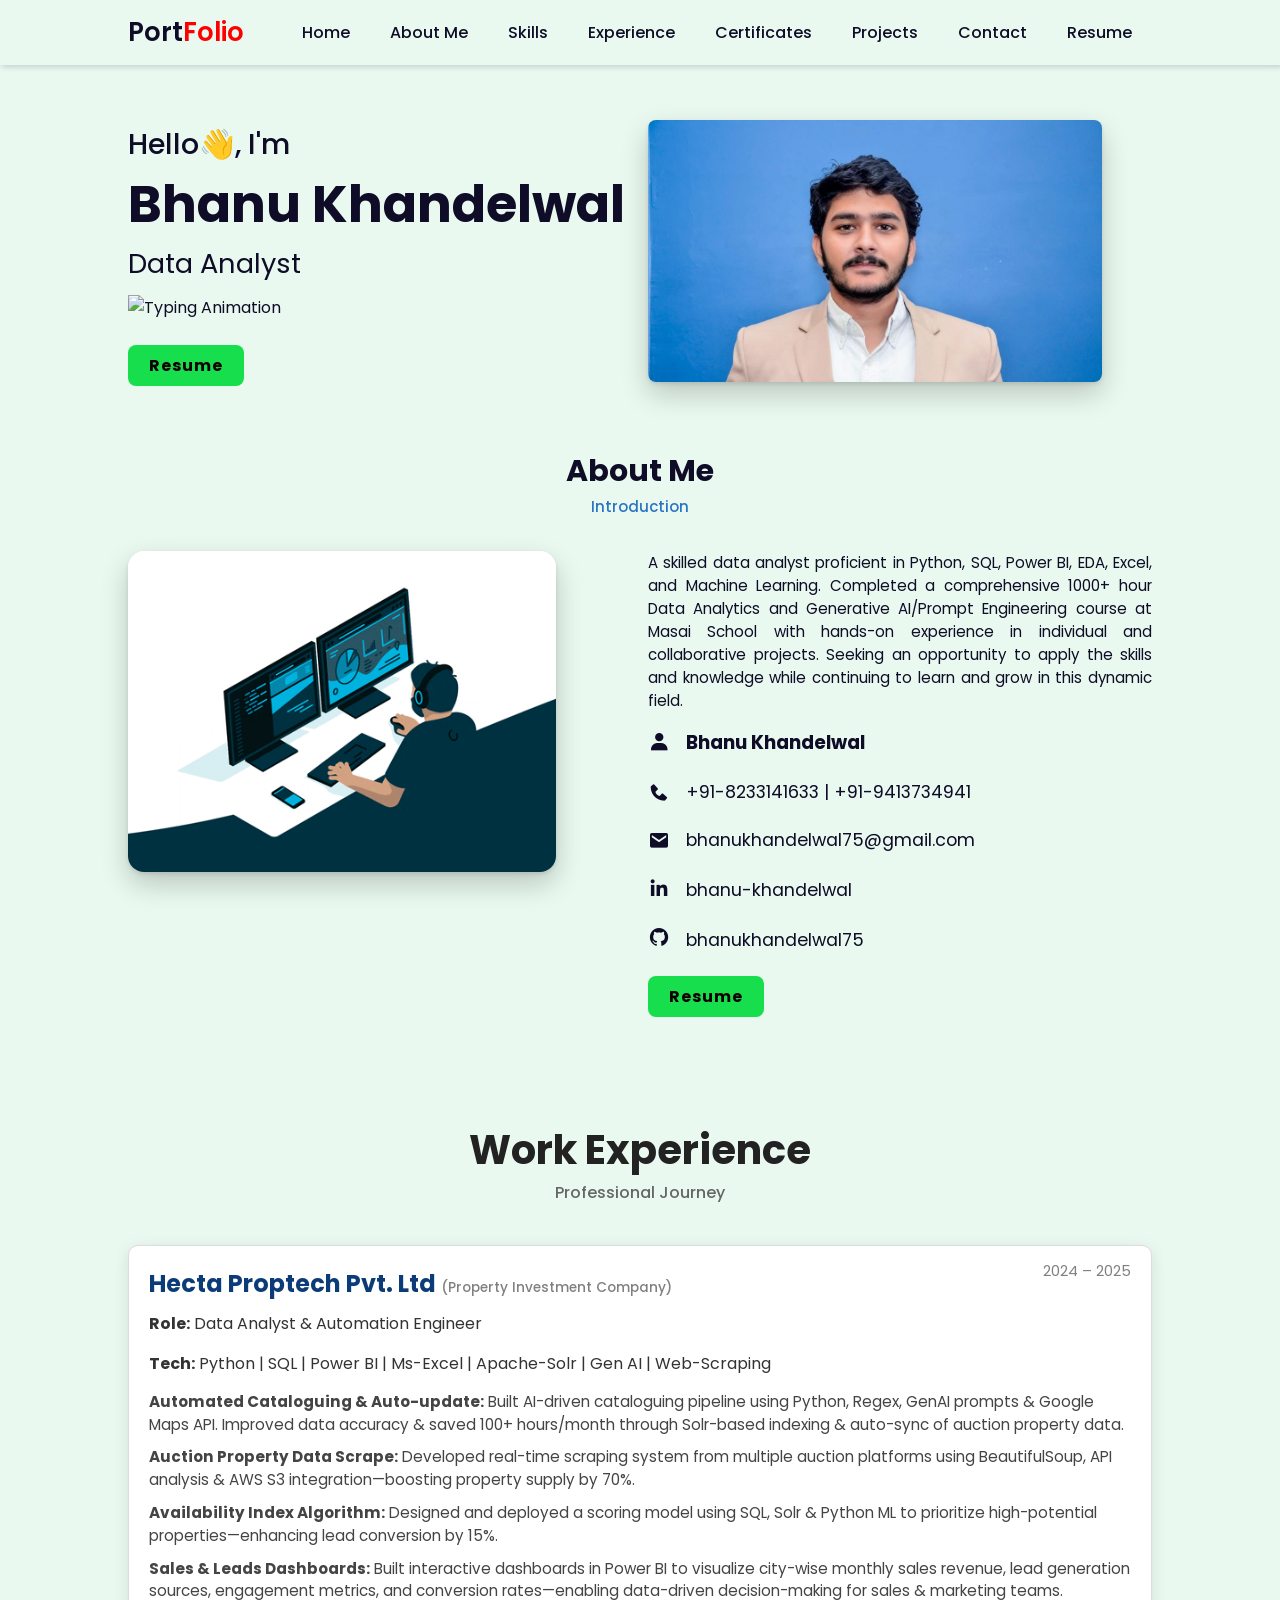
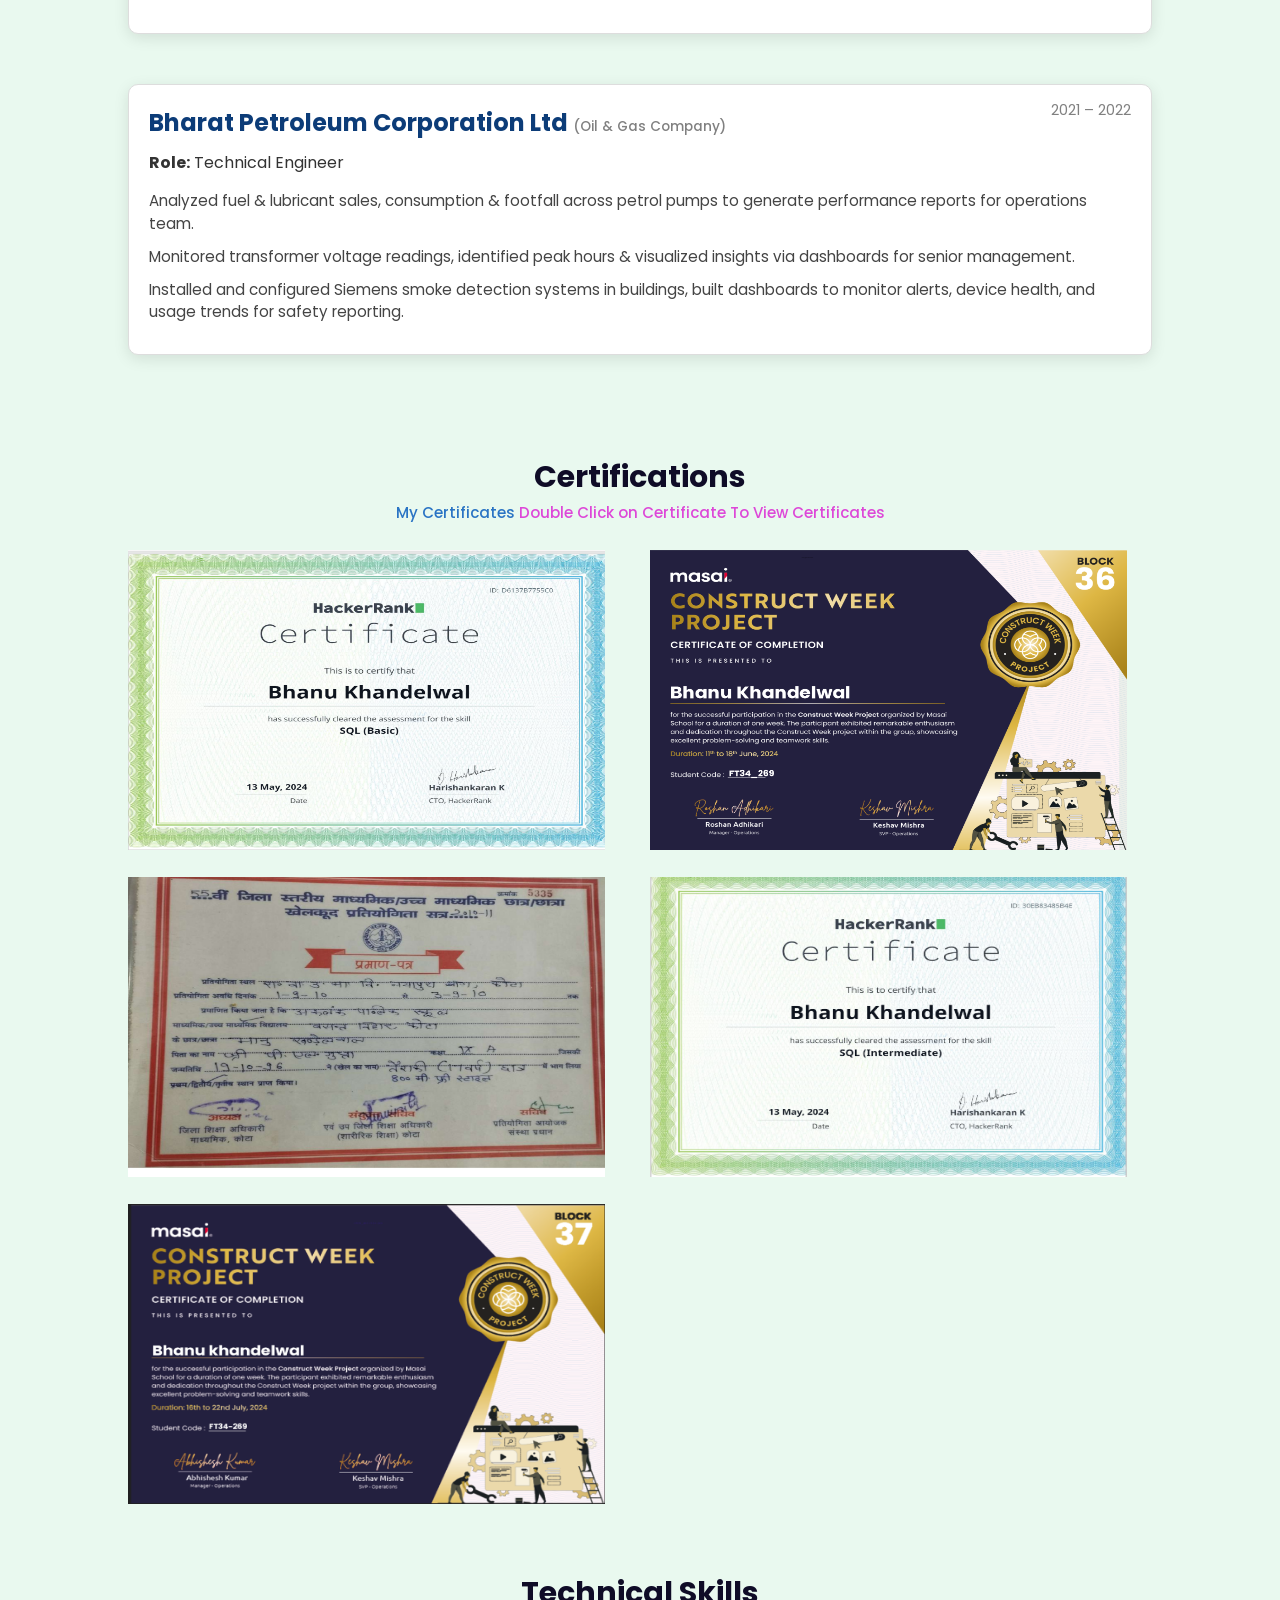
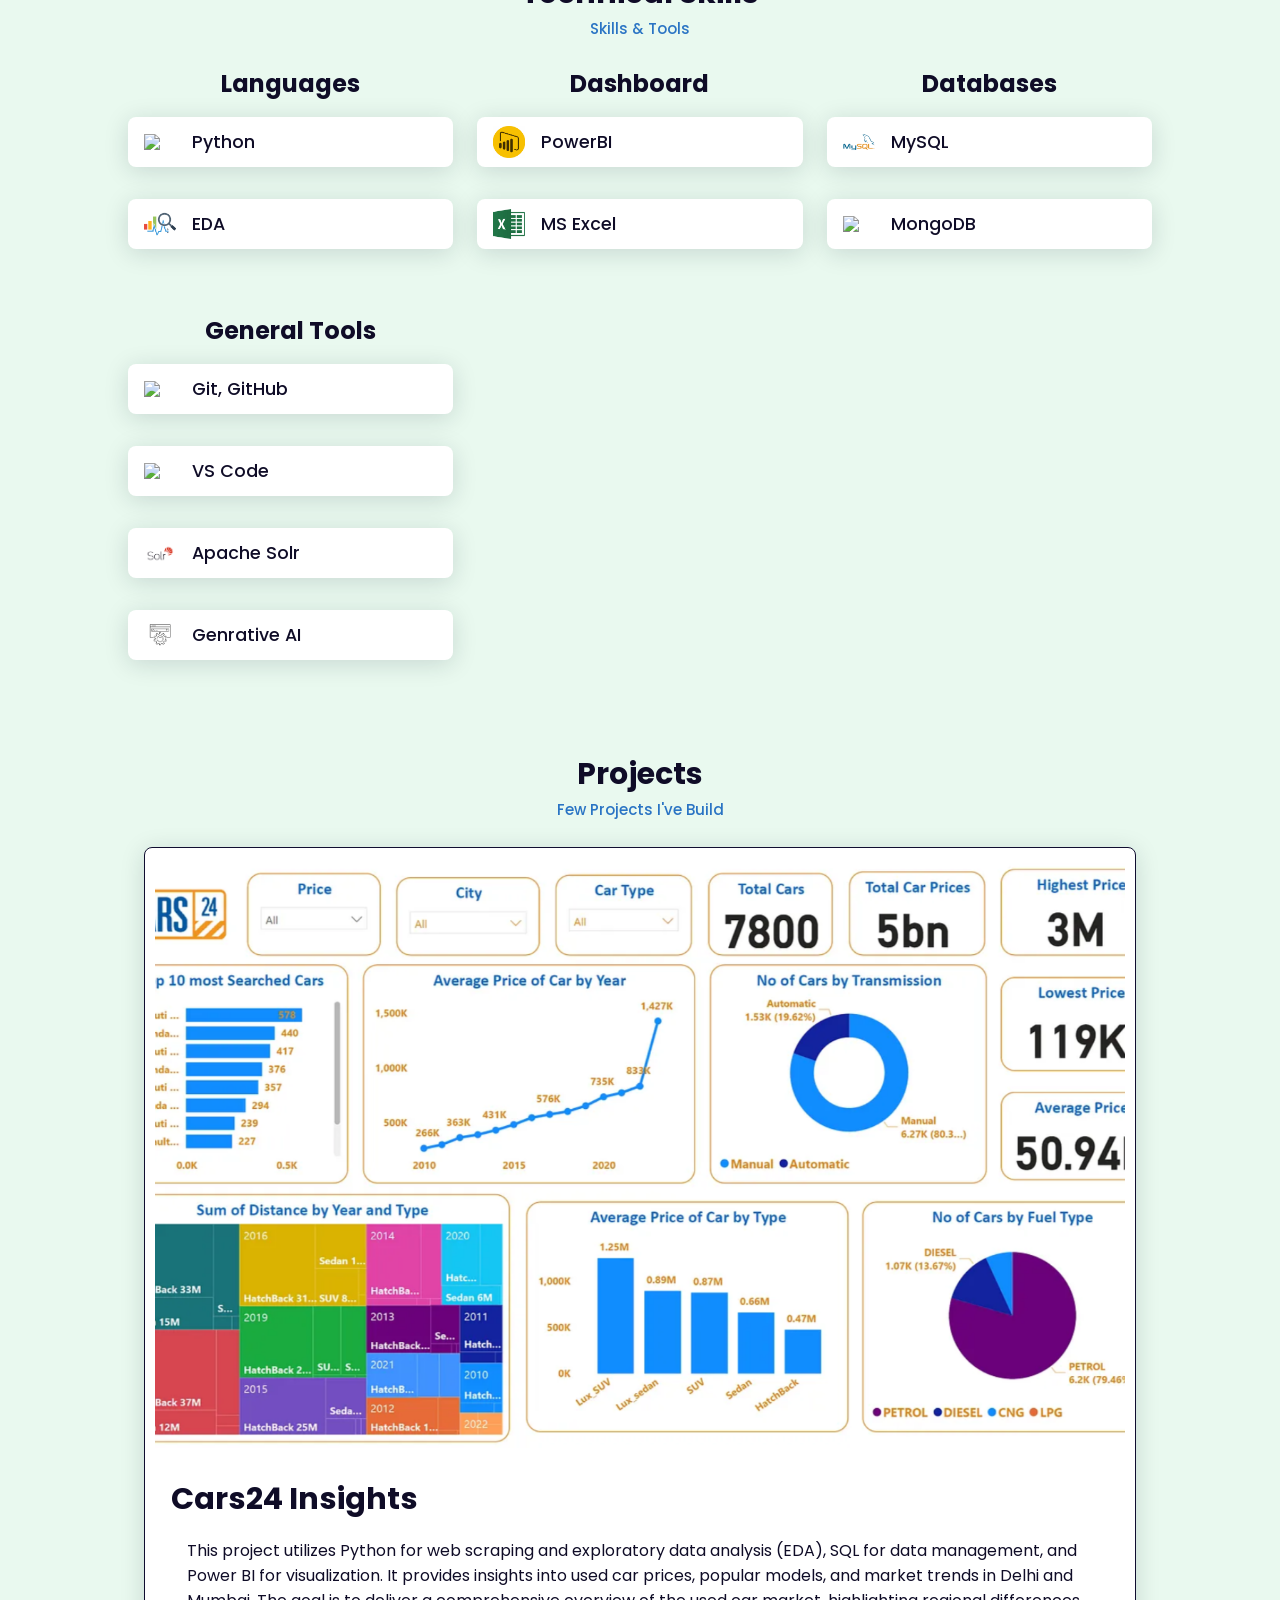
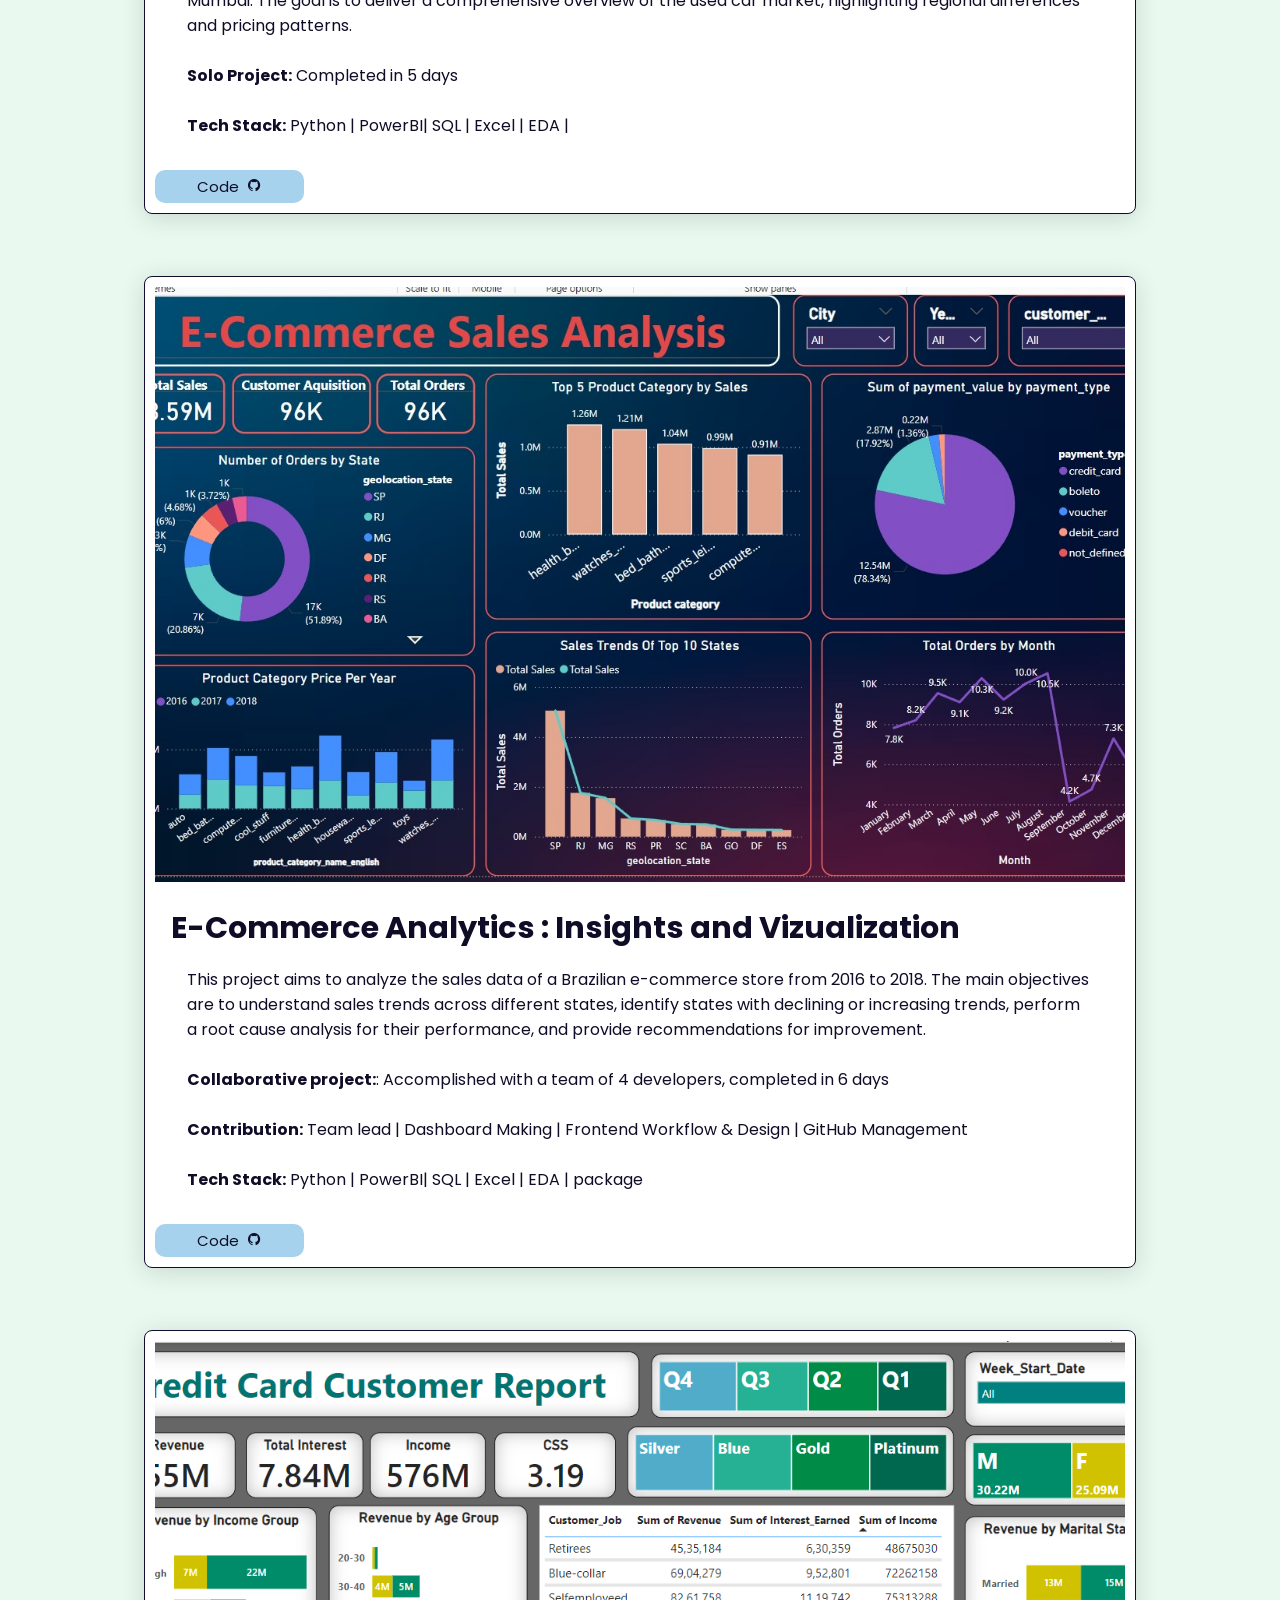
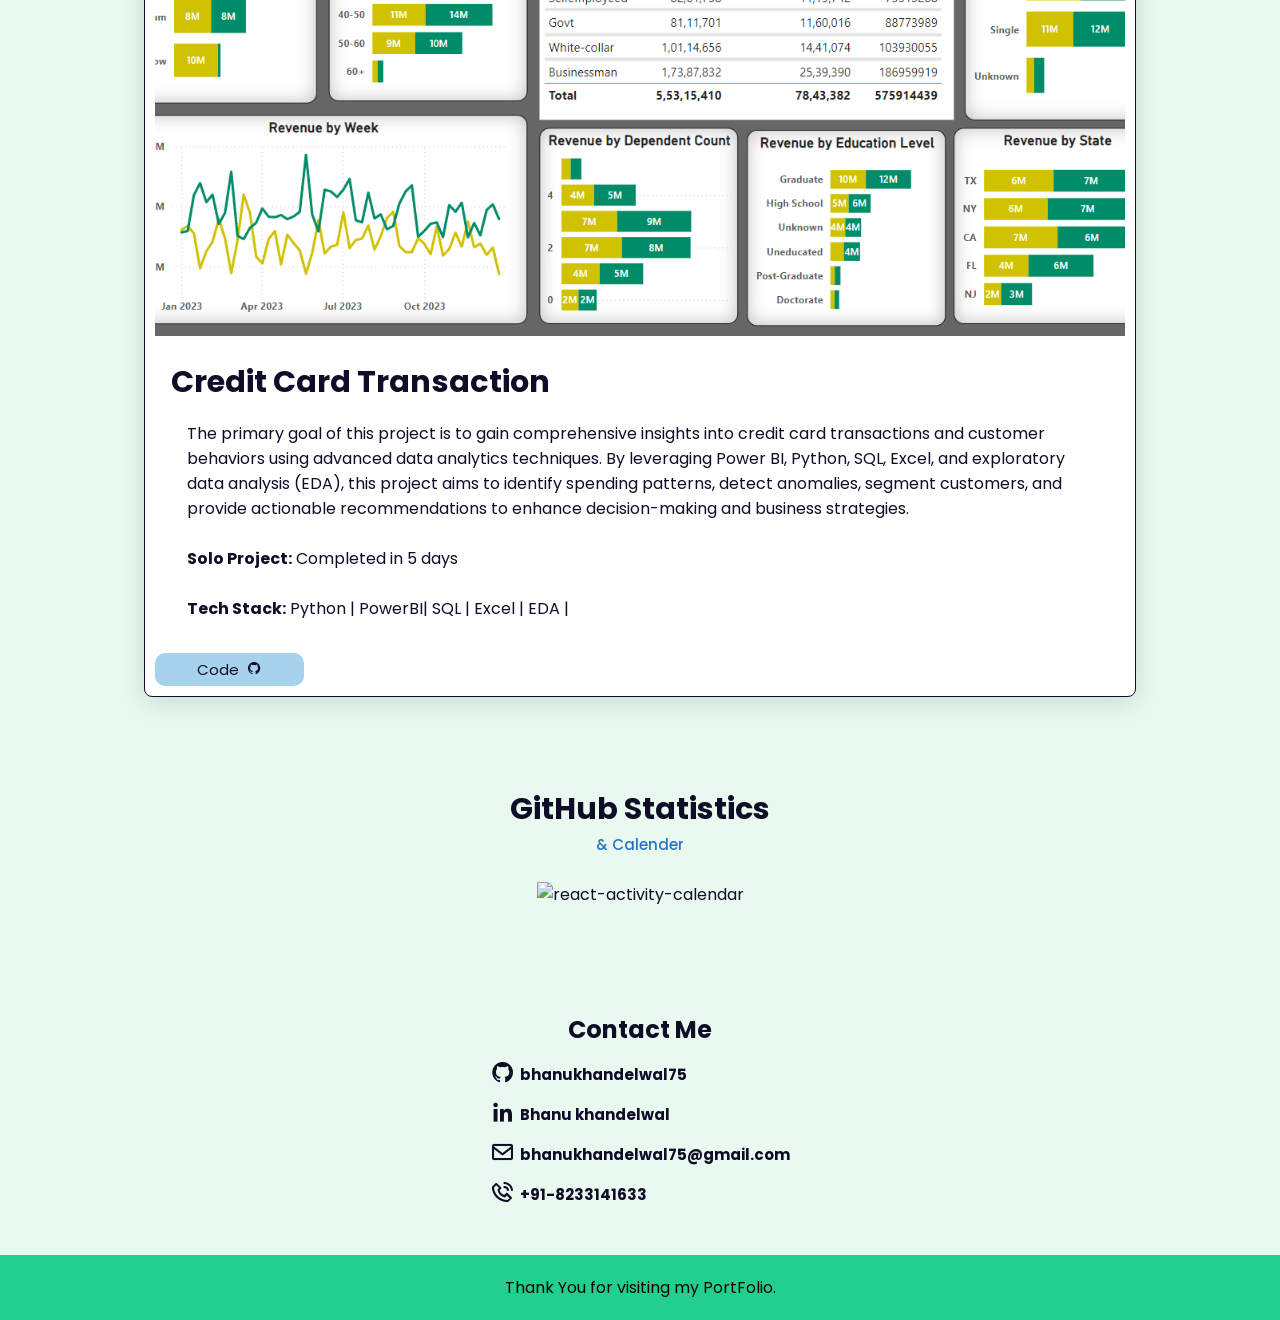
==== commit 4b976954: "Updated portfolio" ====
--- a/index.html
+++ b/index.html
@@ -22,7 +22,7 @@
   <!-- Navbar  Section Start -->
 
   <header>
-    <a href="/" class="logo"><span style="font-family: Arial, Helvetica, sans-serif;"></span>Port<span
+    <a href="#home" class="logo"><span style="font-family: Arial, Helvetica, sans-serif;"></span>Port<span
         style="color: red;">Folio</span></a>
 
     <div class="bx bx-menu" id="menu-icon"></div>
@@ -31,12 +31,13 @@
       <li><a class="nav-link home" href="#home">Home</a></li>
       <li><a class="nav-link about" href="#about">About Me</a></li>
       <li><a class="nav-link skills" href="#skills">Skills</a></li>
+      <li><a class="nav-link experience" href="#experience">Experience</a></li>
       <li><a class="nav-link certificate" href="#certificates">Certificates</a></li>
       <li><a class="nav-link projects" href="#projects">Projects</a></li>
       <li><a class="nav-link contact" href="#contact">Contact</a></li>
       <li>
         <a class="nav-link resume" download 
-          href="https://drive.google.com/file/d/1gUNa5ymEAG5wPzVL_5RaTlBMBBkV0XpU/view?usp=sharing" rel="noreferrer"
+          href="https://drive.google.com/file/d/1oKtJhFIuiYeRe75LGymTfqBgn3WMclu7/view?usp=sharing" rel="noreferrer"
           target="_blank"> <i class="uil uil-message nav__icon"></i> Resume
         </a>
       </li>
@@ -53,15 +54,24 @@
       <span>Hello👋, I'm</span>
       <h1 id="user-detail-name">Bhanu Khandelwal</h1>
       <h2>Data Analyst</h2>
+
+  <!-- Typing Animation added here -->
+      <div style="margin-top: 10px;">
+        <img src="https://readme-typing-svg.demolab.com?font=Fira+Code&weight=800&pause=1000&color=00ffff&background=B3FFE500&center=false&random=false&width=400&lines=Data+Analyst+Enthusiast+📊;Turning+Data+into+Actionable+Insights+💡" alt="Typing Animation">
+      </div>
+
       <br />
-      <a id="resume-link-2"  target="_blank"
-        download="Bhanu-Khandelwal-Resume"> <button class="resume-button" id="resume-button-2"
-          onclick="window.open('https://drive.google.com/file/d/1gUNa5ymEAG5wPzVL_5RaTlBMBBkV0XpU/view?usp=sharing')">Resume</button>
+      <a id="resume-link-2" target="_blank" download="Bhanu-Khandelwal-Resume">
+        <button class="resume-button" id="resume-button-2"
+          onclick="window.open('https://drive.google.com/file/d/1oKtJhFIuiYeRe75LGymTfqBgn3WMclu7/view?usp=sharing')">
+          Resume
+        </button>
       </a>
     </div>
     <div class="home-img1">
       <img src="./images/Bhanu.jpg" alt="bhanu khandelwal">
     </div>
+
 
   </section>
 
@@ -114,7 +124,7 @@
           </div>
 
           <a class="nav-link resume" download id="resume-button"
-          href="https://drive.google.com/file/d/1gUNa5ymEAG5wPzVL_5RaTlBMBBkV0XpU/view?usp=sharing" rel="noreferrer"
+          href="https://drive.google.com/file/d/1oKtJhFIuiYeRe75LGymTfqBgn3WMclu7/view?usp=sharing" rel="noreferrer"
             target="_blank"> <i class="uil uil-message nav__icon"></i> <button class="resume-button">Resume</button>
           </a>
         </div>
@@ -122,6 +132,58 @@
   </section>
 
   <!-- About Section End -->
+
+  <!-- Work Experiecnce -->
+
+  <!-- Work Experiecnce -->
+<!-- Work Experience Section Start -->
+<section class="experience section" id="experience">
+  <div class="heading">
+    <h2>Work Experience</h2>
+    <span>Professional Journey</span>
+  </div>
+
+  <div class="experience-container">
+    <!-- Hecta Proptech -->
+    <div class="experience-card">
+        <h3><a href="https://hecta.co/" target="_blank" style="text-decoration: none; color: inherit;">Hecta Proptech Pvt. Ltd</a> 
+            
+            <span style="font-size: 0.85rem; color: gray;">(Property Investment Company)</span>
+            <span class="experience-year">2024 – 2025</span>
+        </h3>
+      <p><strong>Role:</strong> Data Analyst & Automation Engineer</p>
+      <p><strong>Tech:</strong> Python | SQL | Power BI | Ms-Excel | Apache-Solr | Gen AI | Web-Scraping </p>
+      <ul>
+        <li><b>Automated Cataloguing & Auto-update:</b> Built AI-driven cataloguing pipeline using Python, Regex, GenAI prompts & Google Maps API. Improved data accuracy & saved 100+ hours/month through Solr-based indexing & auto-sync of auction property data.</li>
+        <li><b>Auction Property Data Scrape:</b> Developed real-time scraping system from multiple auction platforms using BeautifulSoup, API analysis & AWS S3 integration—boosting property supply by 70%.</li>
+        <li><b>Availability Index Algorithm:</b> Designed and deployed a scoring model using SQL, Solr & Python ML to prioritize high-potential properties—enhancing lead conversion by 15%.</li>
+        <li><strong>Sales & Leads Dashboards:</strong> Built interactive dashboards in Power BI to visualize city-wise monthly sales revenue, lead generation sources, engagement metrics, and conversion rates—enabling data-driven decision-making for sales & marketing teams.</li>
+      </ul>
+    </div>
+
+    <!-- Bharat Petroleum -->
+    <div class="experience-card">
+        <h3><a href="https://www.bharatpetroleum.in/" target="_blank" style="text-decoration: none; color: inherit;">Bharat Petroleum Corporation Ltd</a>
+            <span style="font-size: 0.85rem; color: gray;">(Oil & Gas Company)</span>
+            <span class="experience-year">2021 – 2022</span>
+        </h3>
+      <p><strong>Role:</strong> Technical Engineer</p>
+      <ul>
+        <li>Analyzed fuel & lubricant sales, consumption & footfall across petrol pumps to generate performance reports for operations team.</li>
+        <li>Monitored transformer voltage readings, identified peak hours & visualized insights via dashboards for senior management.</li>
+        <li>Installed and configured Siemens smoke detection systems in buildings, built dashboards to monitor alerts, device health, and usage trends for safety reporting.</li>
+      </ul>
+    </div>
+  </div>
+</section>
+<!-- Work Experience Section End -->
+
+
+
+  <!-- Work Experience Ends -->
+
+
+
 
   <!--certification-->
   <section class="certificates" id="certificates">
@@ -167,22 +229,6 @@
           </div>
         </div>
 
-
-
-
-        <!-- <div class="card">
-          <div class="box">
-            <img onclick="window.open('https://www.hackerrank.com/certificates/3cd83c0508a9')"
-              src="./image/JavaScript Certificate.png" alt="" height="300" width="40">
-          </div>
-        </div>
-        <div class="card">
-          <div class="box">
-            <img
-              onclick="window.open('https://drive.google.com/file/d/1VtHBMf246V5bzjjGLbJAmtYLygFax8J5/view?usp=drive_link')"
-              src="./image/basic Web.png" alt="" height="300" width="40">
-          </div>
-        </div> -->
       </div>
   </section>
   <!--certification-->
@@ -234,13 +280,13 @@
           </div>
         </div>
 
-        <div class="skills-data">
+        <!-- <div class="skills-data">
           <div class="skills-card">
             <img class="skills-card-img skills-icon"
               src="./images/tableu.png" />
             <span class="skills-card-name">Tableau</span>
           </div>
-        </div>
+        </div> -->
 
 
         <div class="skills-data">
@@ -294,19 +340,19 @@
             <span class="skills-card-name">VS Code</span>
           </div>
         </div>
-        <div class="skills-data">
+        <!-- <div class="skills-data">
           <div class="skills-card">
             <img class="skills-card-img skills-icon"
               src="https://cdn-1.webcatalog.io/catalog/replit/replit-icon-filled.png" />
             <span class="skills-card-name">Replit</span>
           </div>
-        </div>
-        
-        <div class="skills-data">
-          <div class="skills-card">
-            <img class="skills-card-img skills-icon"
-              src="./images/chatgpt.png" />
-            <span class="skills-card-name">ChatGPT</span>
+        </div> -->
+        
+        <div class="skills-data">
+          <div class="skills-card">
+            <img class="skills-card-img skills-icon"
+              src="./images/Apachesolr.png" />
+            <span class="skills-card-name">Apache Solr</span>
           </div>
         </div>
         
@@ -314,7 +360,7 @@
           <div class="skills-card">
             <img class="skills-card-img skills-icon"
               src="./images/promptengineering.png" />
-            <span class="skills-card-name">Prompt Engineering</span>
+            <span class="skills-card-name">Genrative AI</span>
           </div>
         </div>
       </div>
--- a/index.css
+++ b/index.css
@@ -1176,4 +1176,88 @@
         display: flex;
         flex-direction: column;
     }
-}+}
+
+
+.experience {
+  padding: 50px 0;
+  background-color: #E9F9EF;
+}
+
+.experience .heading {
+  text-align: center;
+  margin-bottom: 40px;
+}
+
+.experience .heading h2 {
+  font-size: 2.5rem;
+  color: #222;
+}
+
+.experience .heading span {
+  font-size: 1rem;
+  color: #666;
+}
+
+.experience-container {
+  width: 80%;
+  margin: 0 auto;
+  display: flex;
+  flex-direction: column;
+  gap: 30px;
+}
+
+.experience-card {
+  background: white;
+  border-radius: 10px;
+  padding: 25px;
+  box-shadow: 0 4px 15px rgba(0, 0, 0, 0.1);
+}
+
+.experience-card h3 {
+  font-size: 1.5rem;
+  color: #0c3c78;
+  margin-bottom: 10px;
+}
+
+.experience .heading span {
+  font-size: 1rem;
+  color: #666;
+}
+
+.experience-card p {
+  font-size: 1rem;
+  color: #333;
+  margin-bottom: 15px;
+}
+
+/* .experience-card ul {
+  list-style: disc;
+  padding-left: 20px;
+} */
+
+.experience-card ul li {
+  font-size: 0.95rem;
+  margin-bottom: 10px;
+  color: #444;
+  line-height: 1.5;
+}
+
+
+.experience-card {
+    position: relative;
+    padding: 20px;
+    border: 1px solid #ddd;
+    border-radius: 10px;
+    margin-bottom: 20px;
+    background: white;
+}
+
+.experience-year {
+    position: absolute;
+    top: 15px;
+    right: 20px;
+    font-size: 0.9rem;
+    color: gray;
+    font-weight: normal;
+}
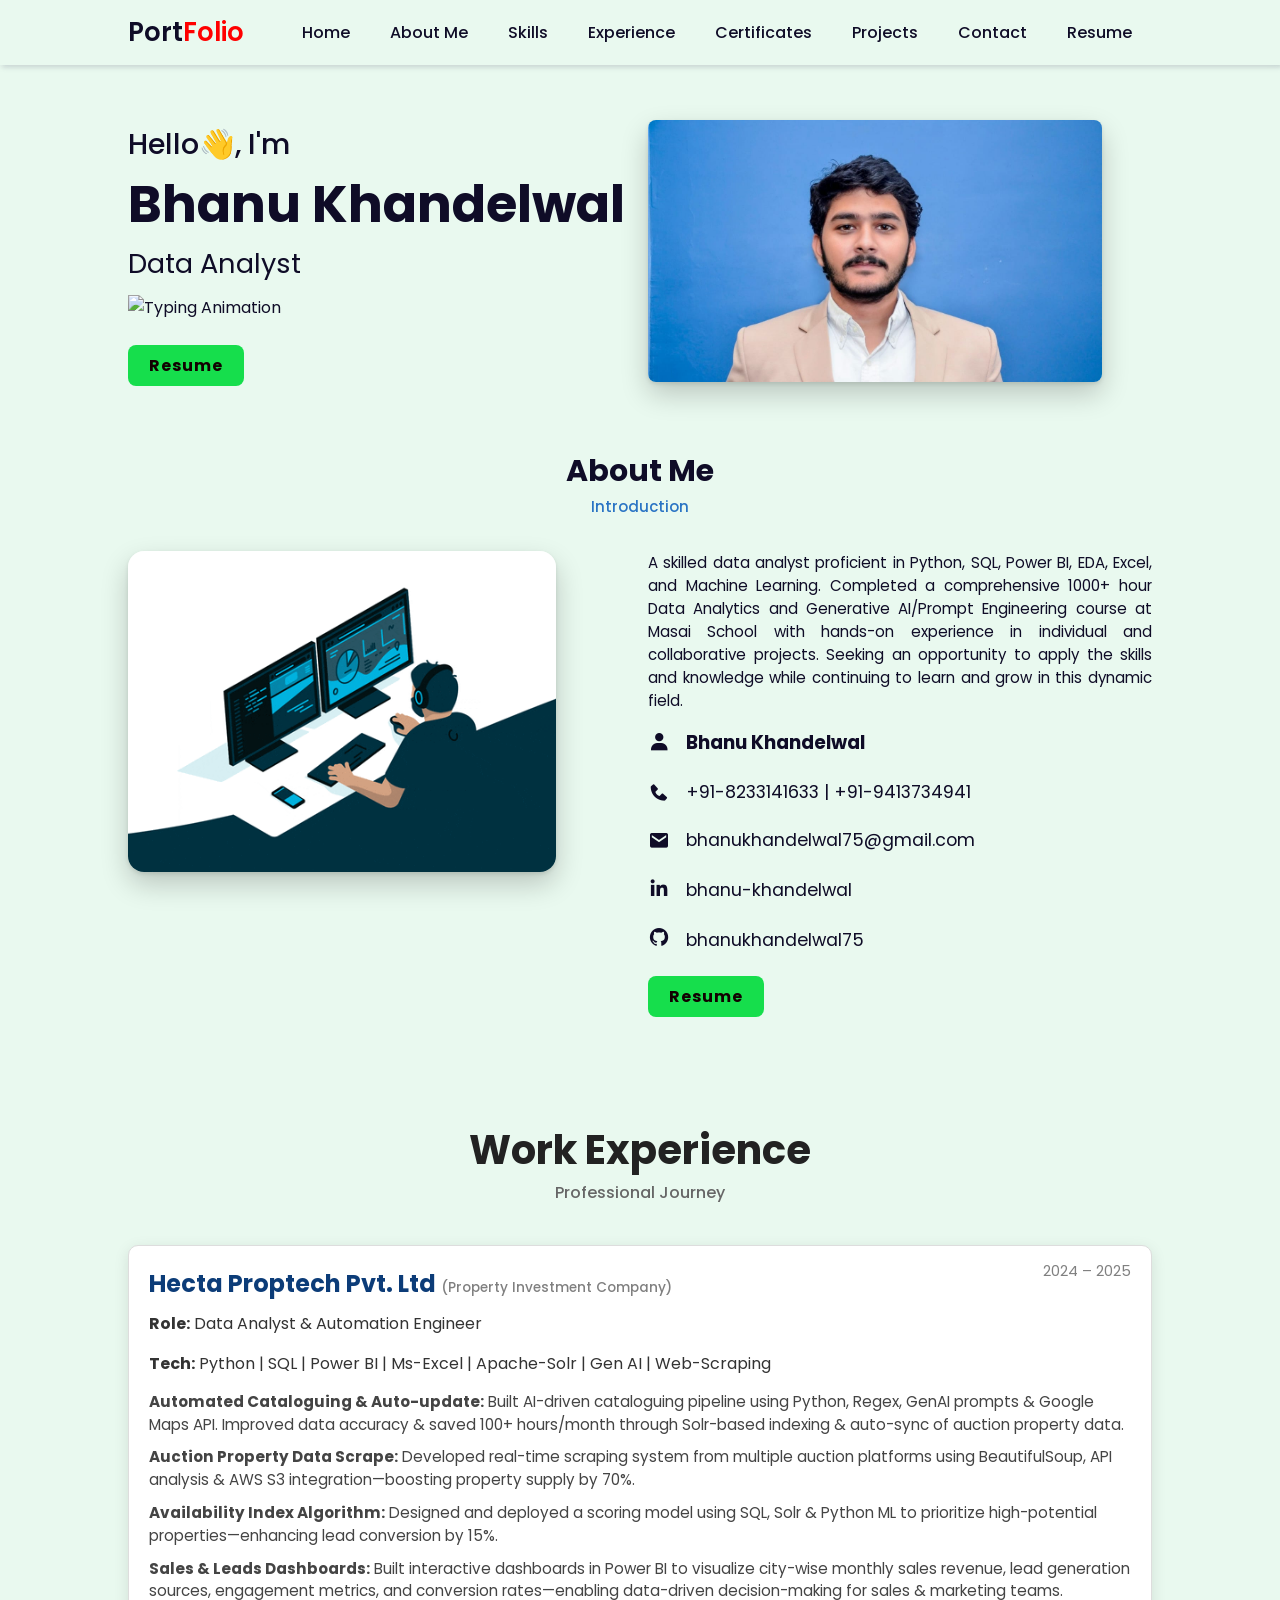
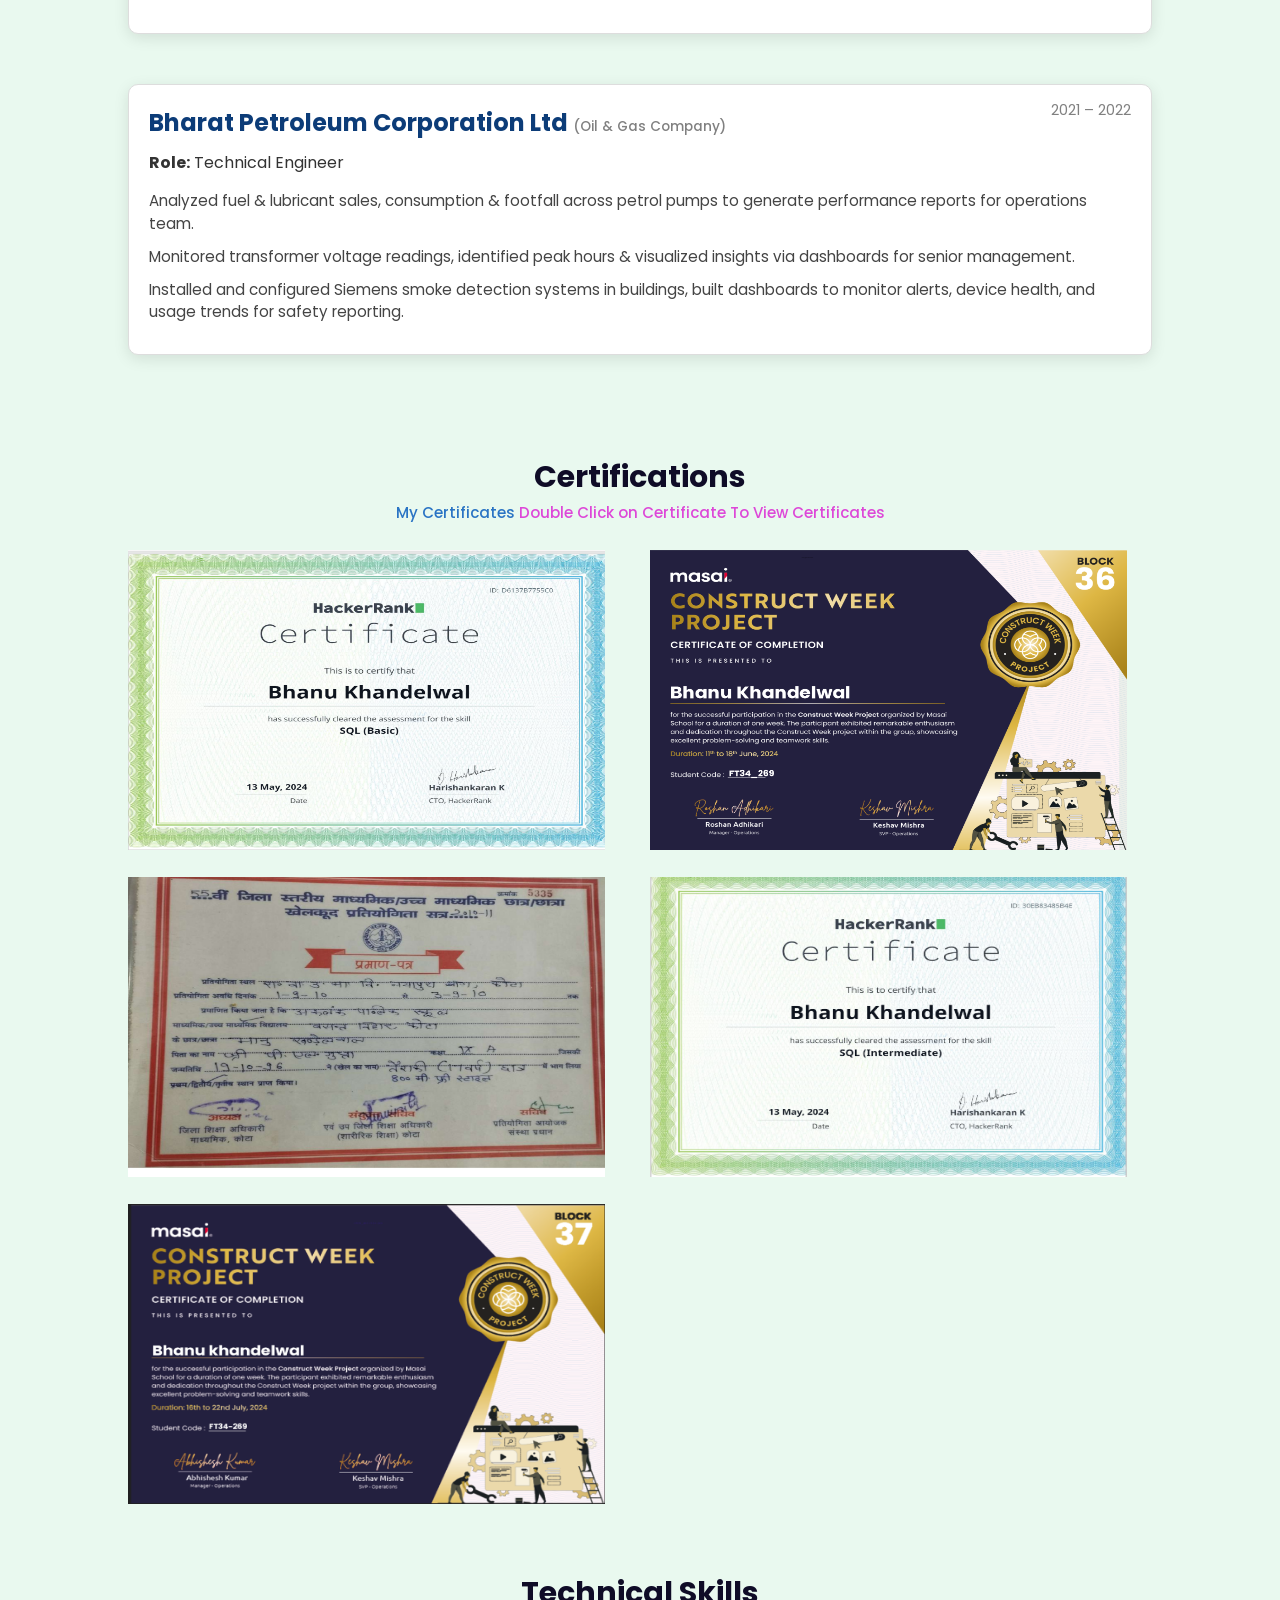
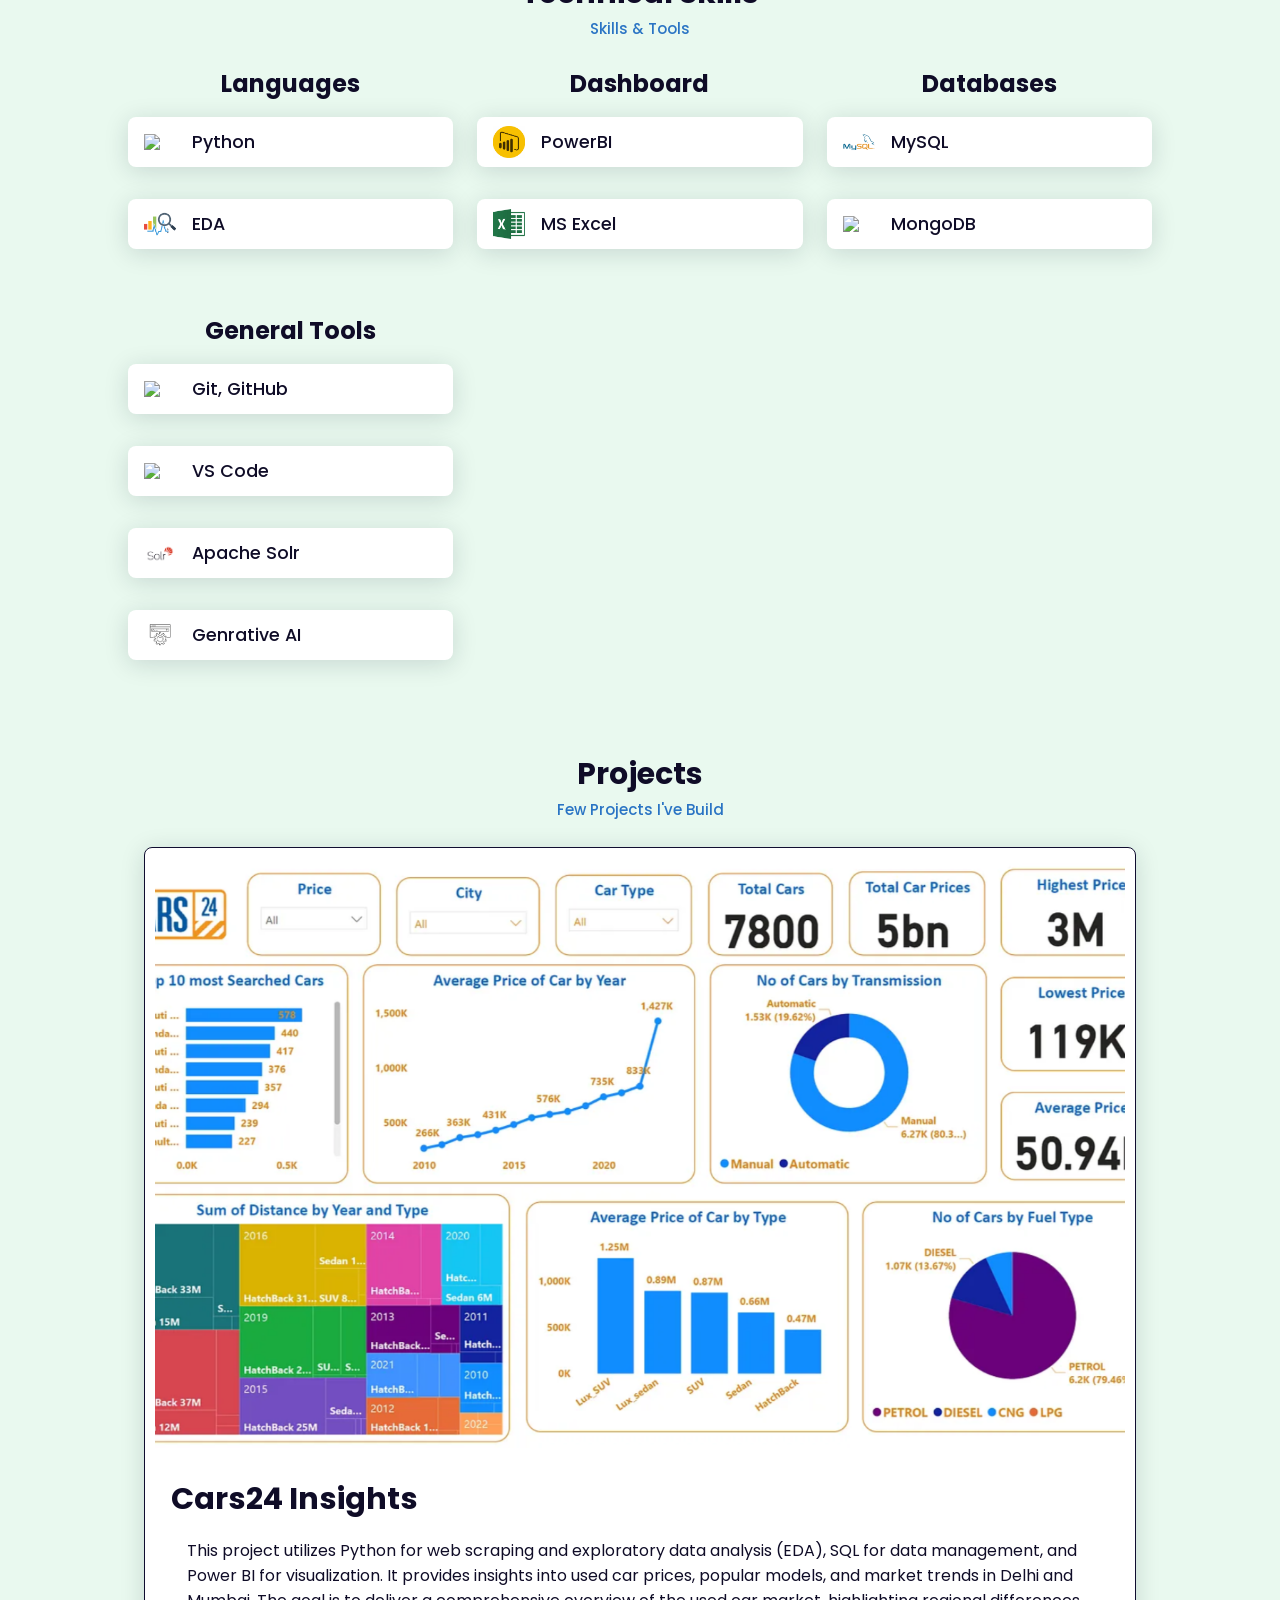
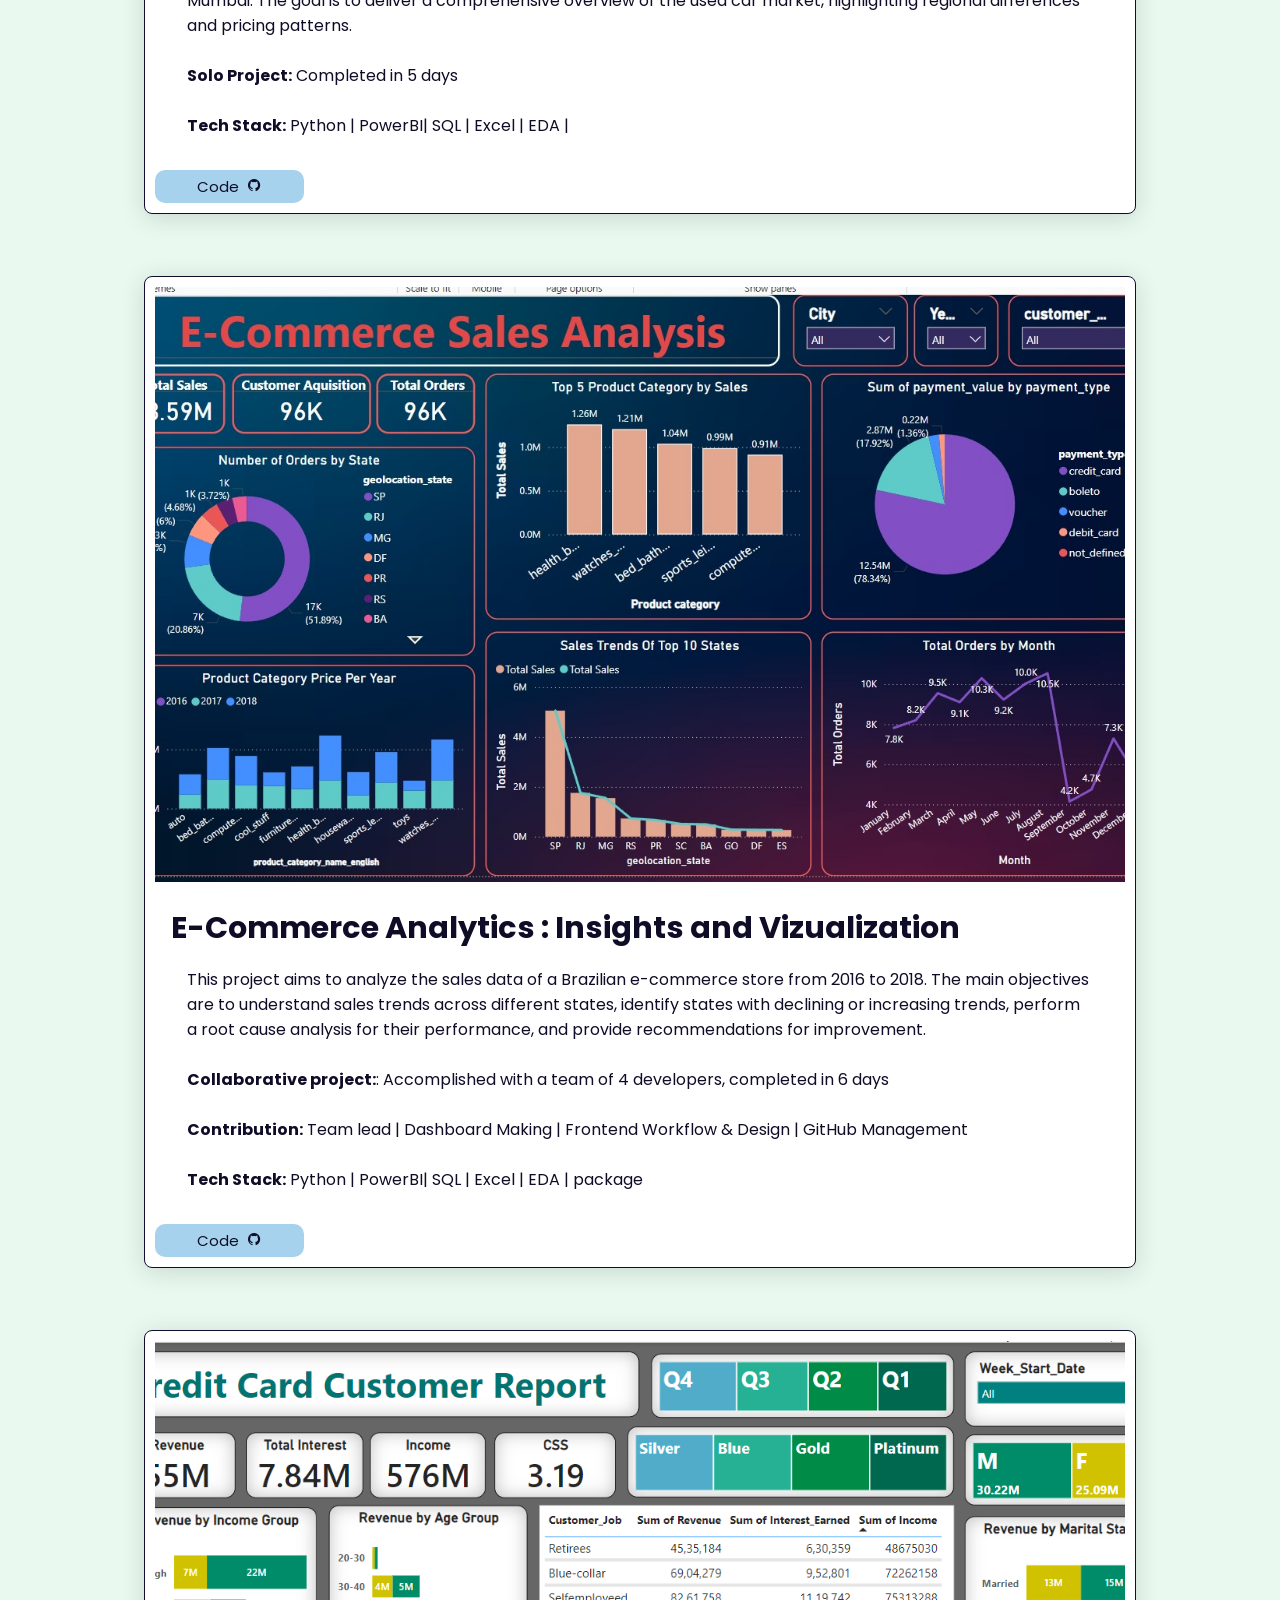
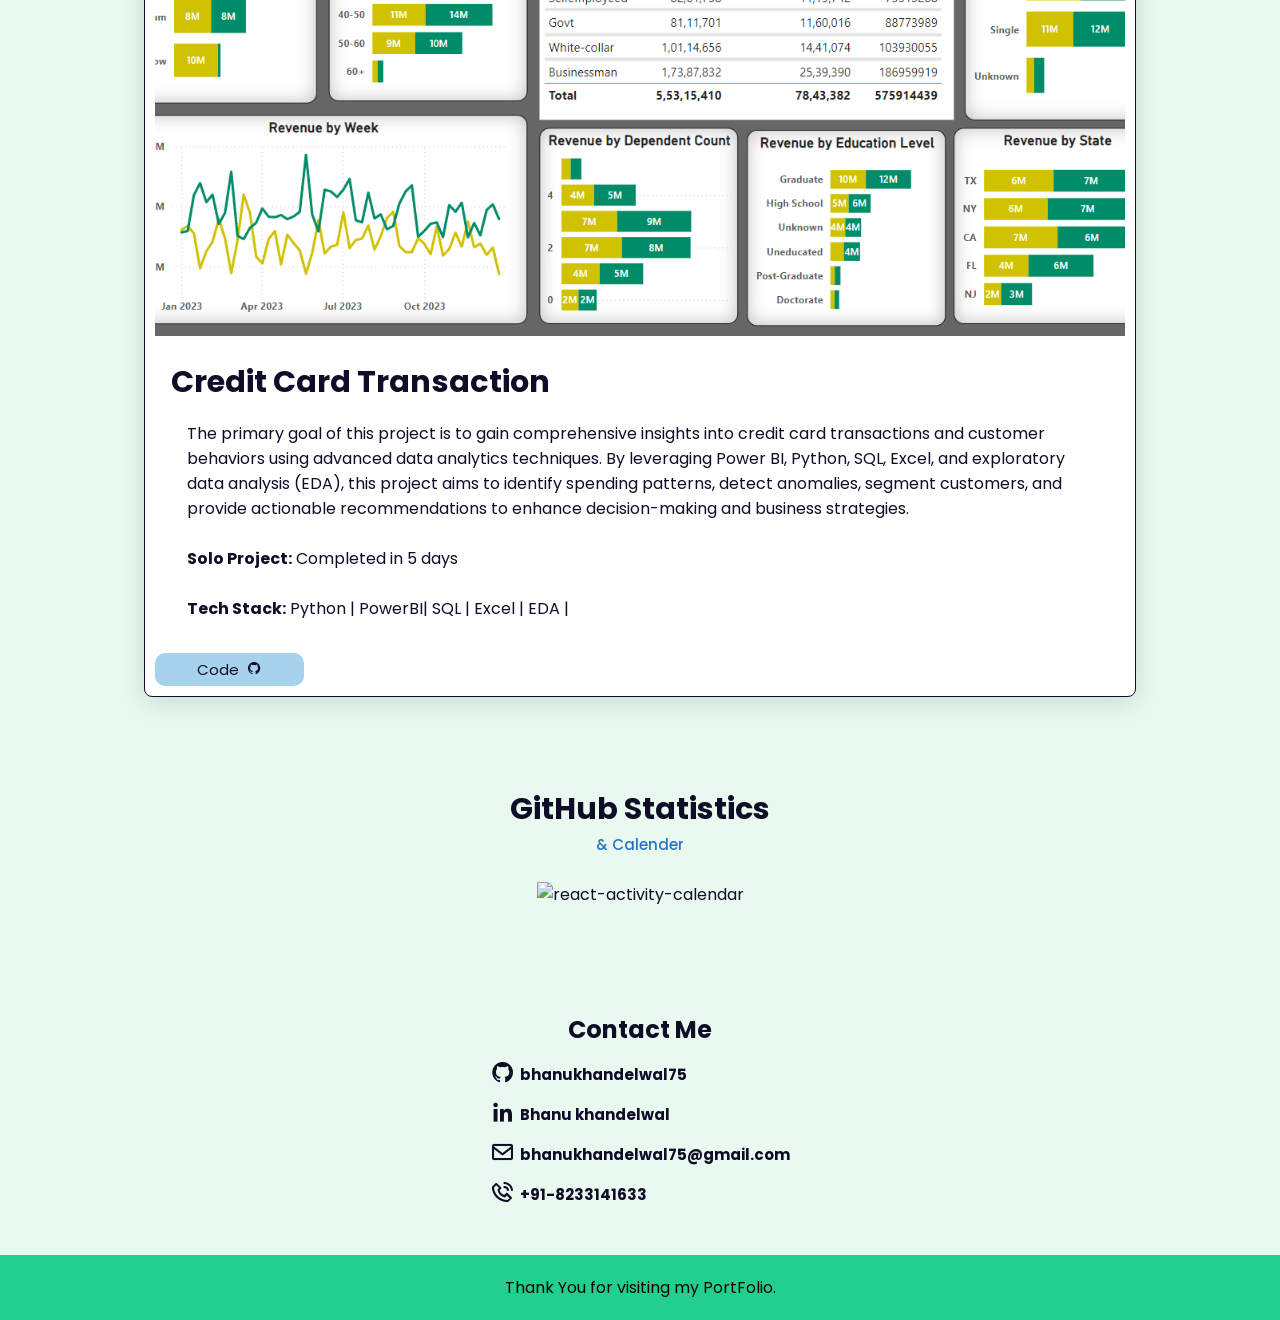
==== commit 38353154: "Updated experience section in portfolio" ====
--- a/index.html
+++ b/index.html
@@ -37,7 +37,7 @@
       <li><a class="nav-link contact" href="#contact">Contact</a></li>
       <li>
         <a class="nav-link resume" download 
-          href="https://drive.google.com/file/d/1oKtJhFIuiYeRe75LGymTfqBgn3WMclu7/view?usp=sharing" rel="noreferrer"
+          href="https://drive.google.com/file/d/1zGwH7UkqA5O7K1sWYeC2rf8UPlVxKSba/view?usp=sharing" rel="noreferrer"
           target="_blank"> <i class="uil uil-message nav__icon"></i> Resume
         </a>
       </li>
@@ -63,7 +63,7 @@
       <br />
       <a id="resume-link-2" target="_blank" download="Bhanu-Khandelwal-Resume">
         <button class="resume-button" id="resume-button-2"
-          onclick="window.open('https://drive.google.com/file/d/1oKtJhFIuiYeRe75LGymTfqBgn3WMclu7/view?usp=sharing')">
+          onclick="window.open('https://drive.google.com/file/d/1zGwH7UkqA5O7K1sWYeC2rf8UPlVxKSba/view?usp=sharing')">
           Resume
         </button>
       </a>
@@ -124,7 +124,7 @@
           </div>
 
           <a class="nav-link resume" download id="resume-button"
-          href="https://drive.google.com/file/d/1oKtJhFIuiYeRe75LGymTfqBgn3WMclu7/view?usp=sharing" rel="noreferrer"
+          href="https://drive.google.com/file/d/1zGwH7UkqA5O7K1sWYeC2rf8UPlVxKSba/view?usp=sharing" rel="noreferrer"
             target="_blank"> <i class="uil uil-message nav__icon"></i> <button class="resume-button">Resume</button>
           </a>
         </div>
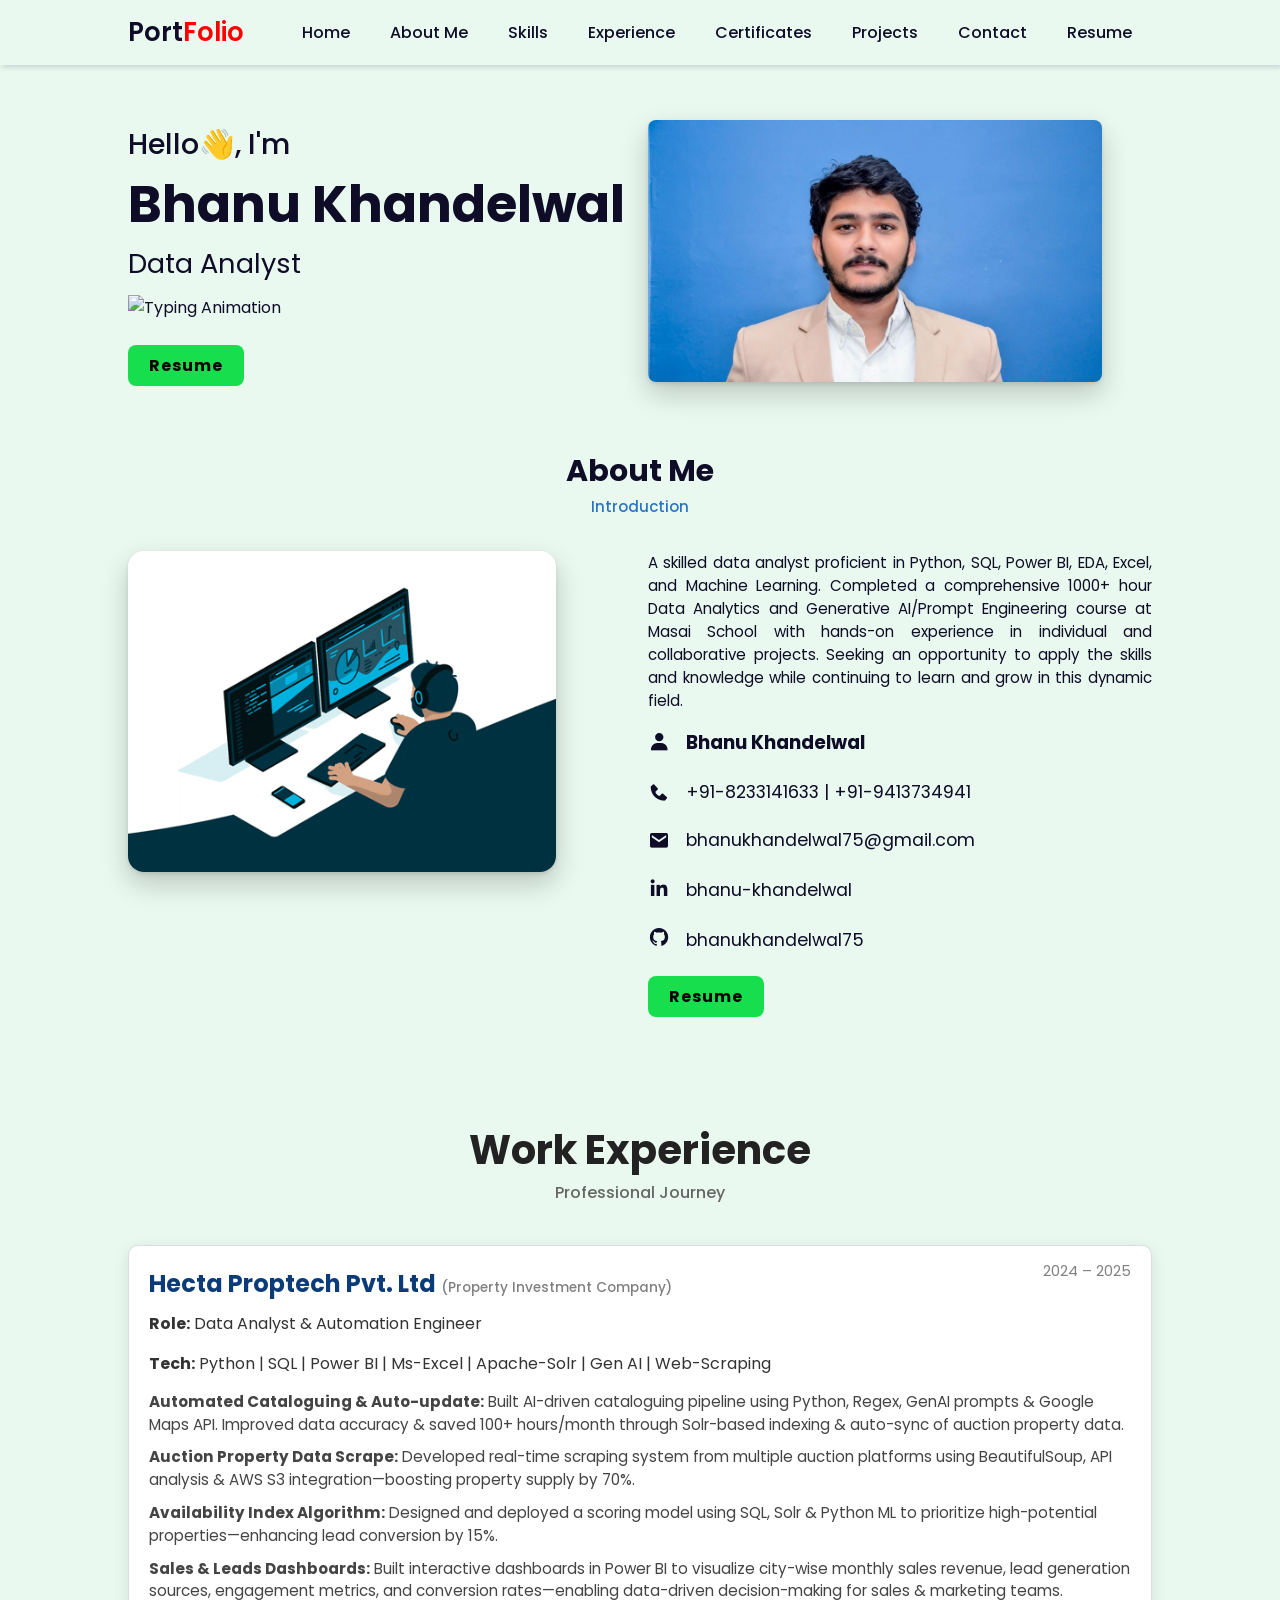
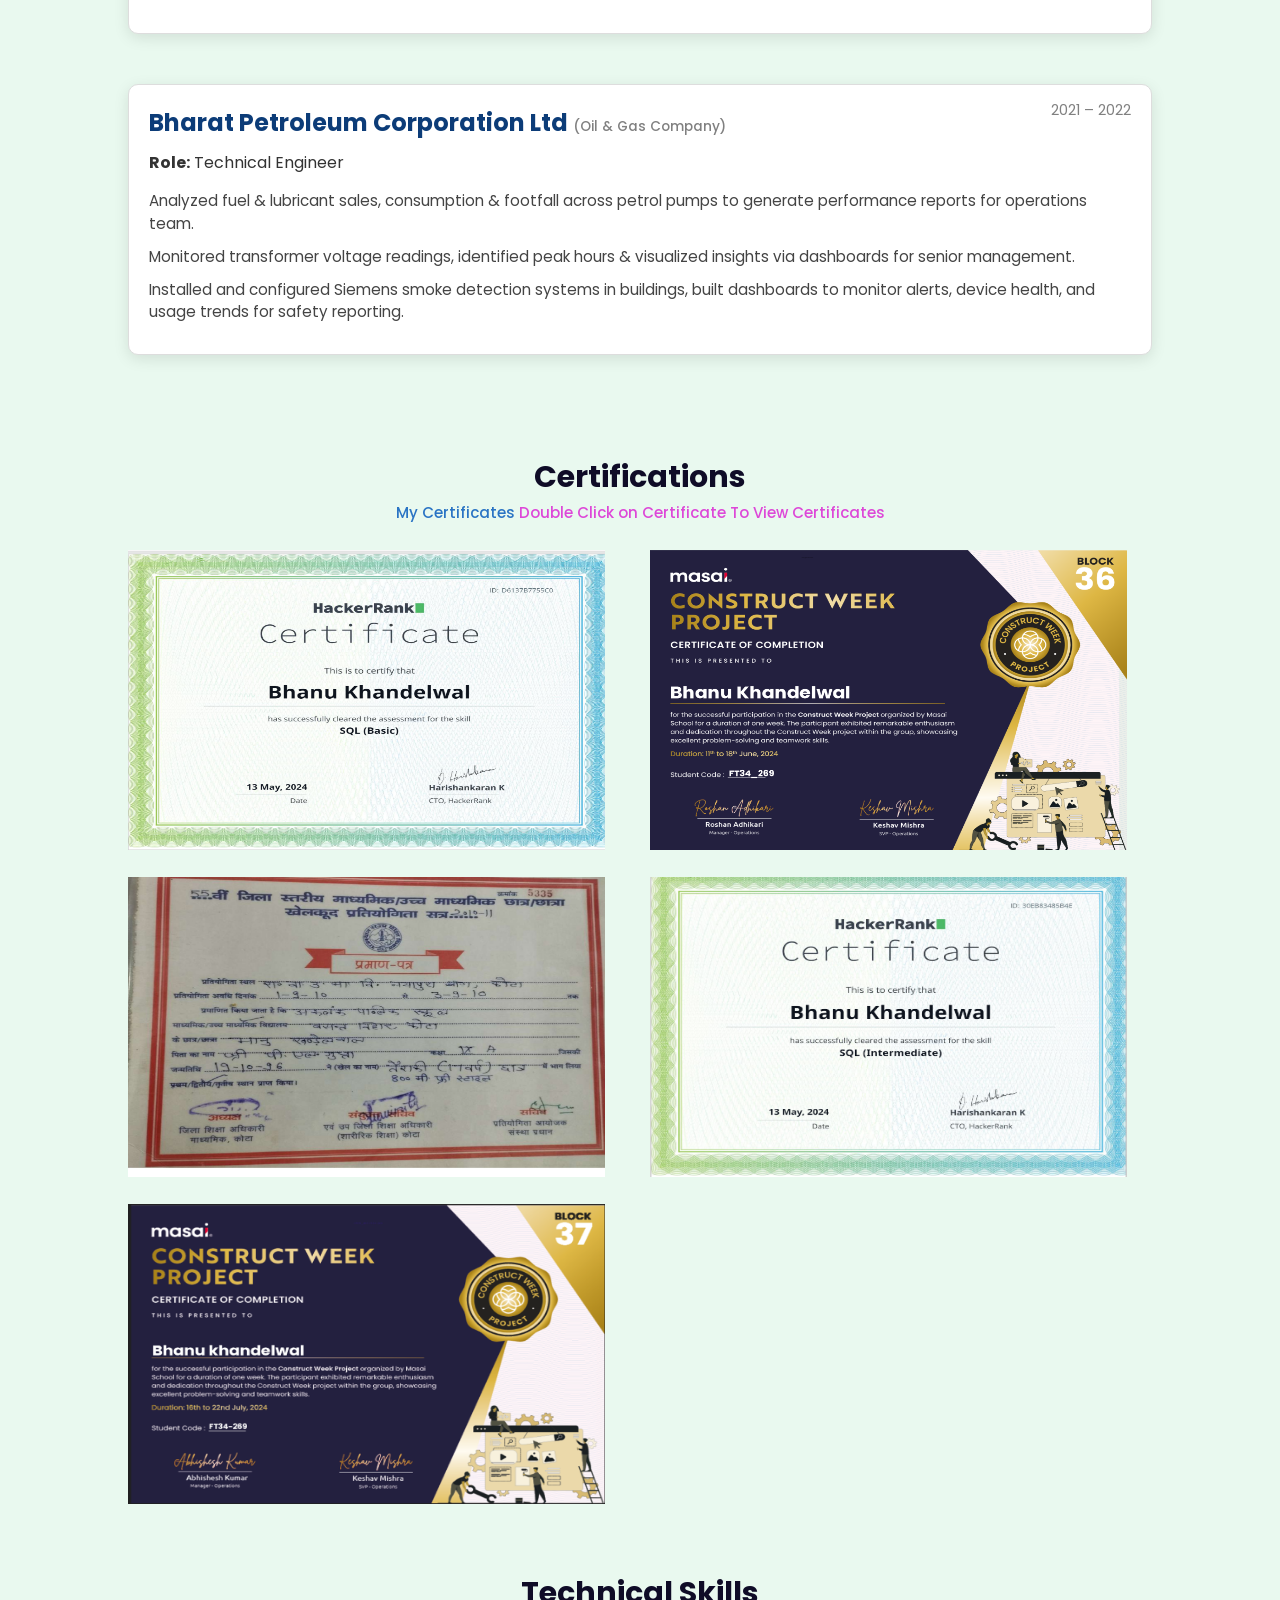
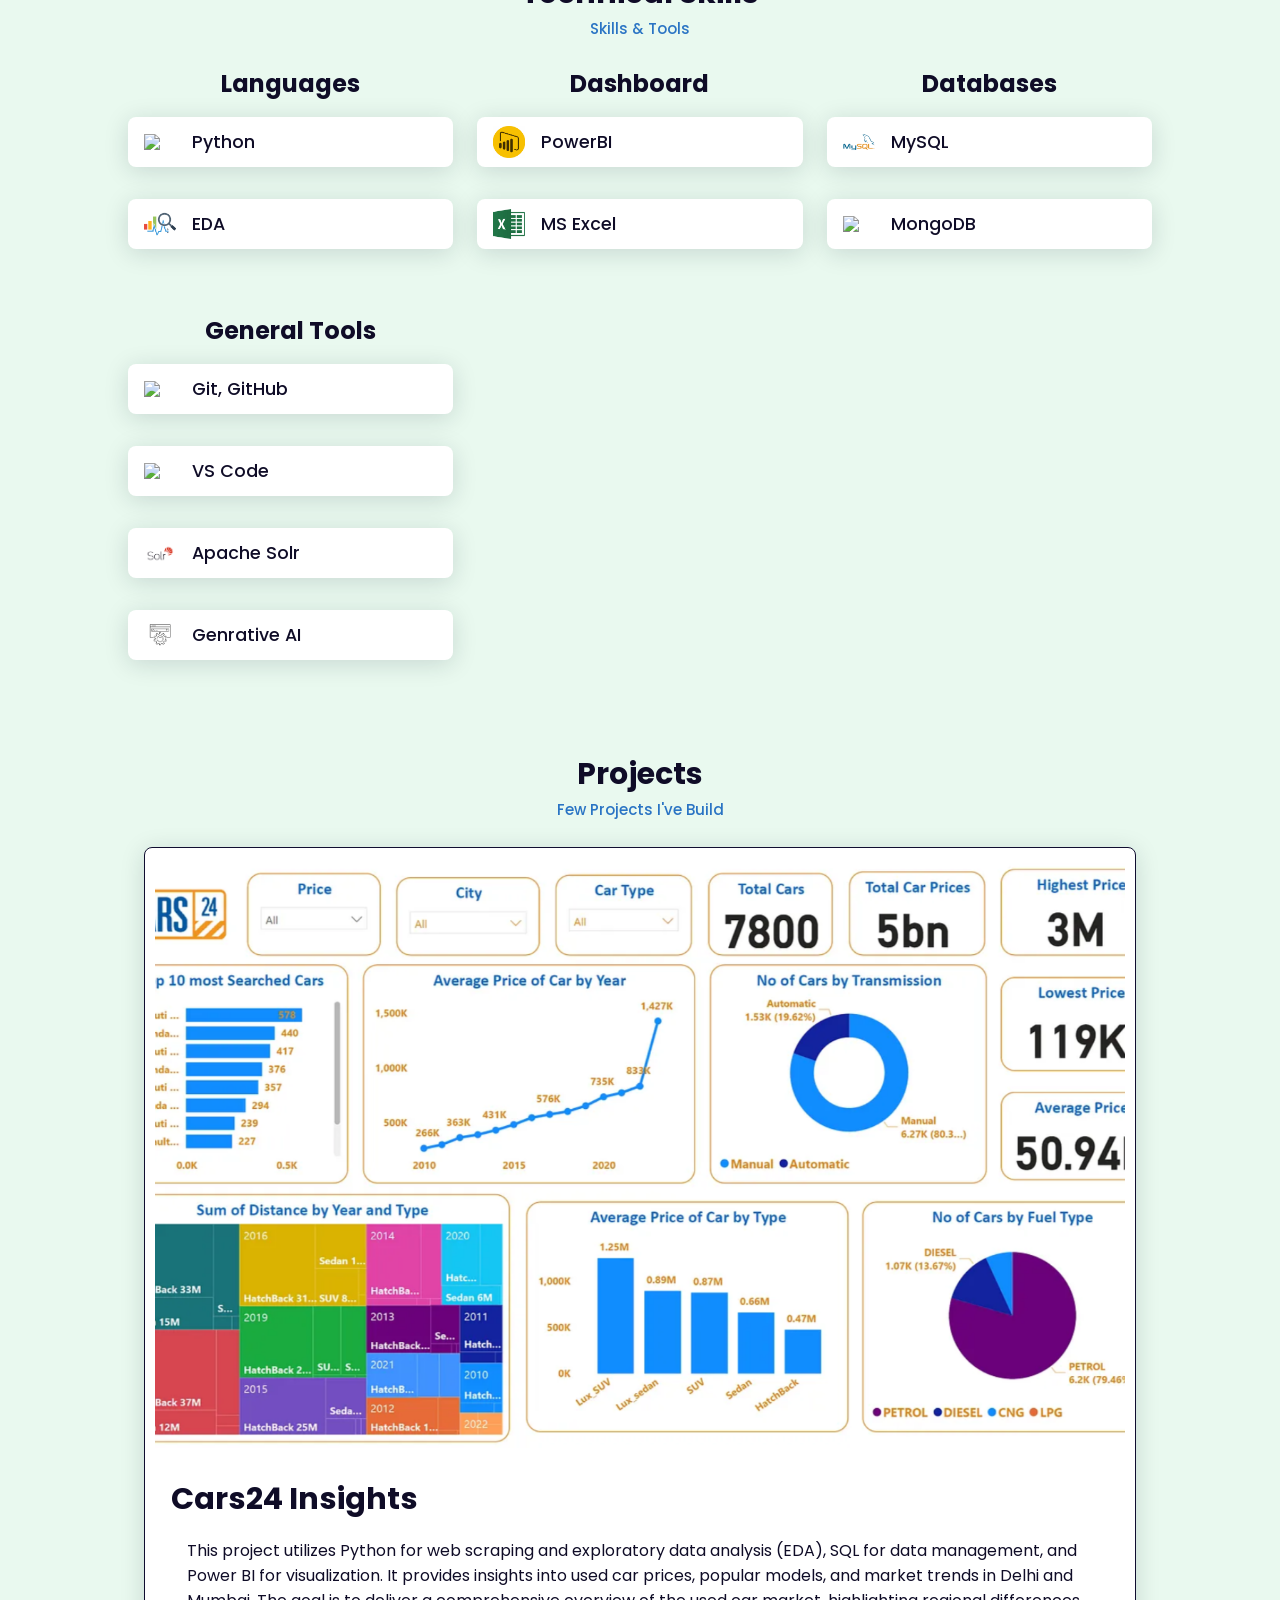
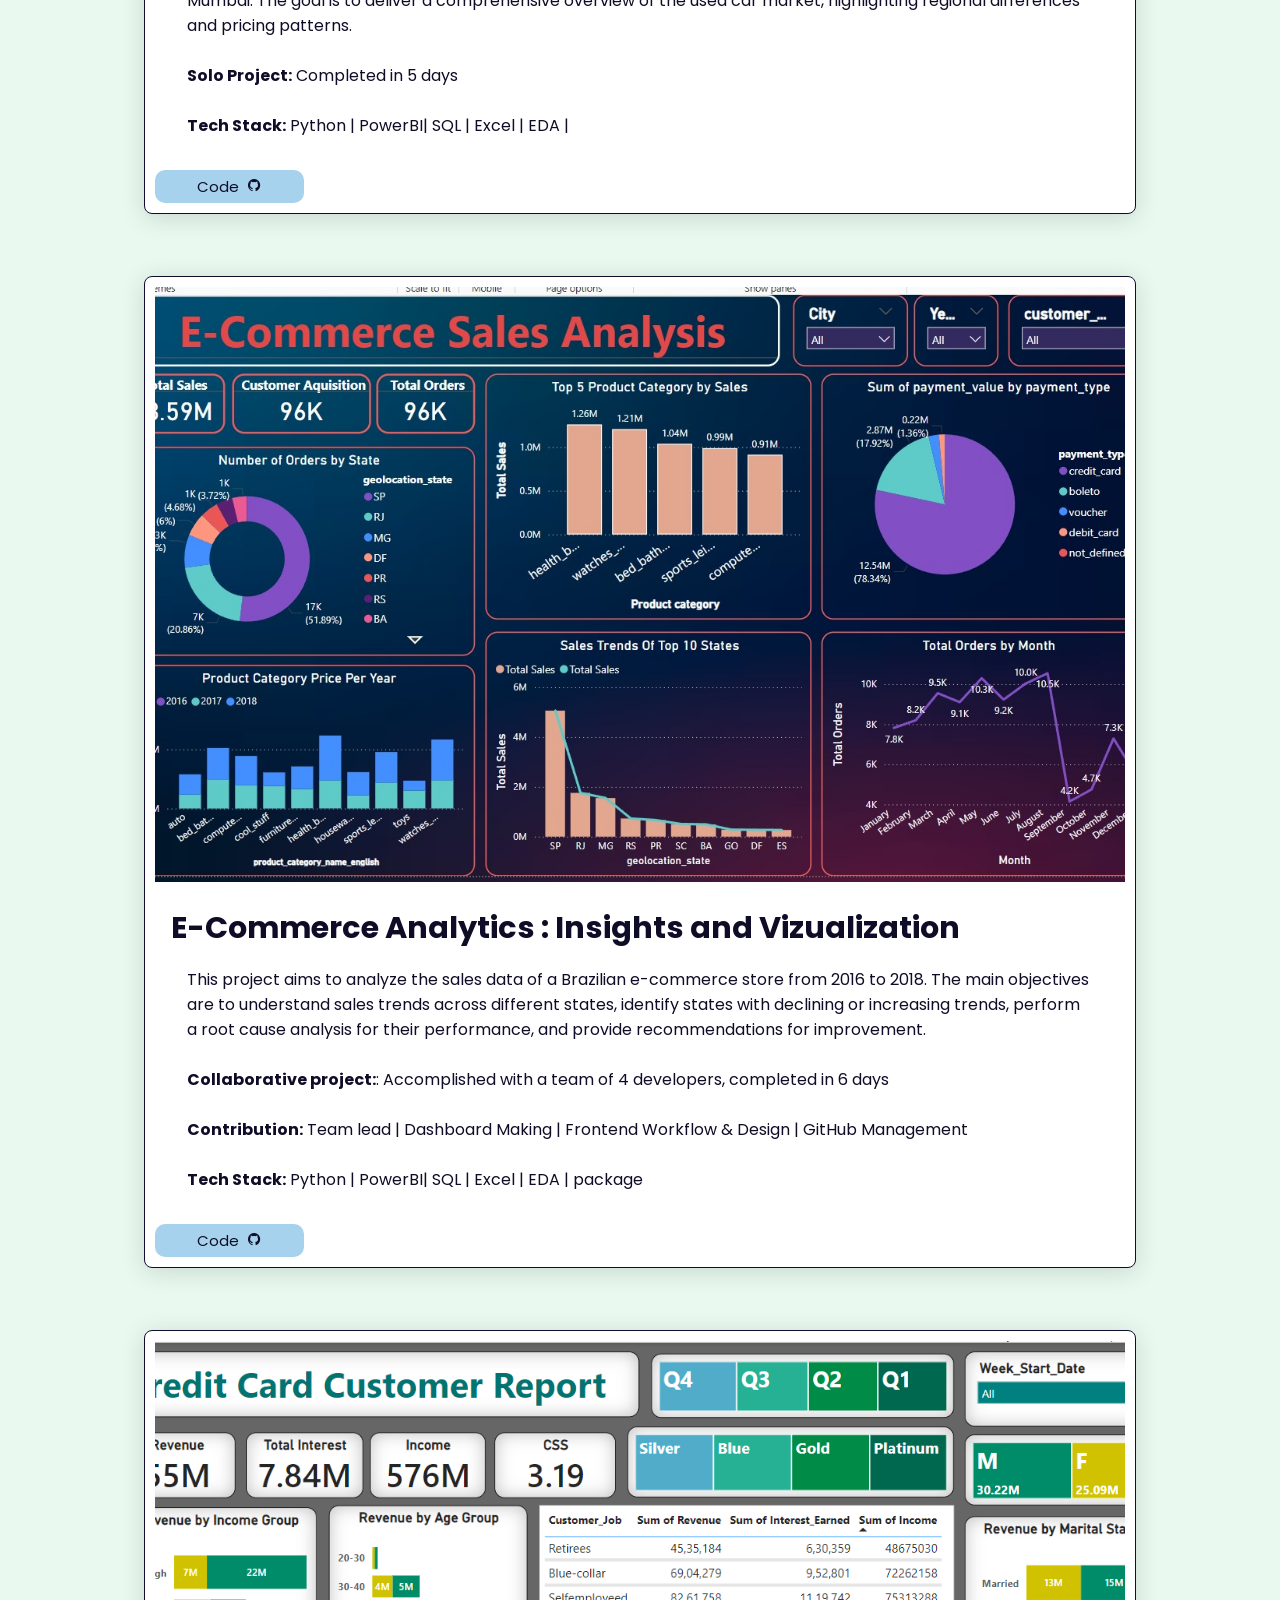
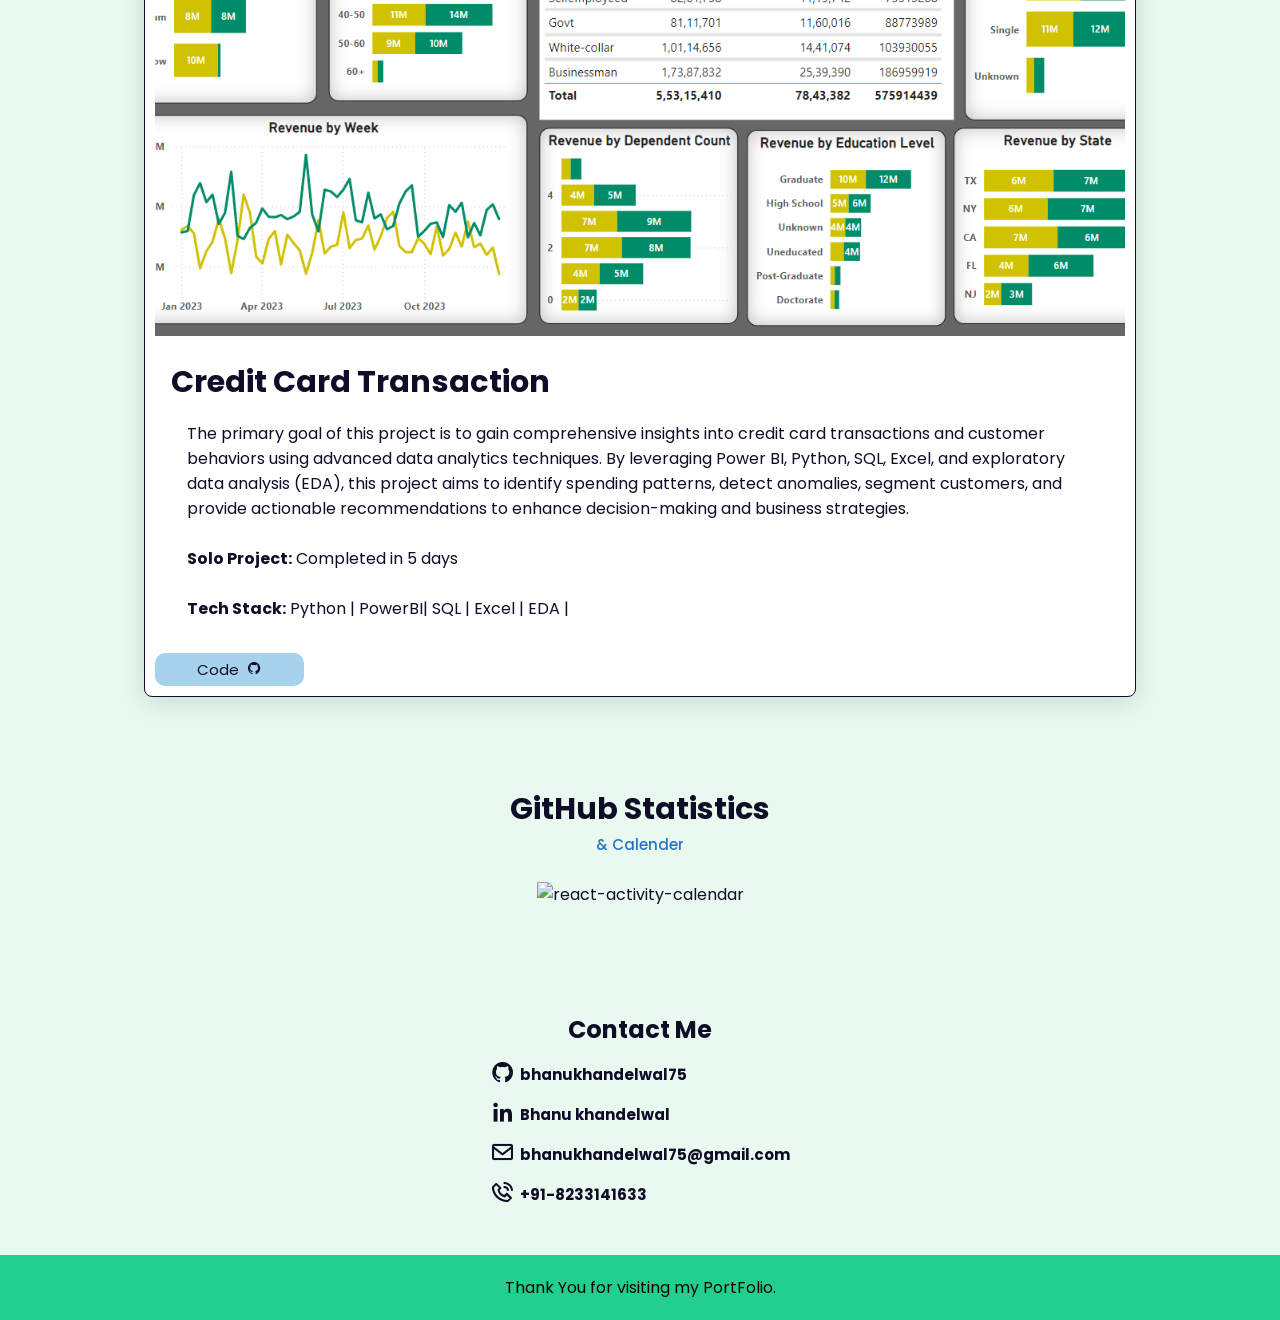
==== commit c864dd8f: "Updated experience section in portfolioQ" ====
--- a/index.html
+++ b/index.html
@@ -37,7 +37,7 @@
       <li><a class="nav-link contact" href="#contact">Contact</a></li>
       <li>
         <a class="nav-link resume" download 
-          href="https://drive.google.com/file/d/1zGwH7UkqA5O7K1sWYeC2rf8UPlVxKSba/view?usp=sharing" rel="noreferrer"
+          href="https://drive.google.com/file/d/1kpd1LwQyAbvp7w75FE2e0xfKIlwUklCg/view?usp=drive_link" rel="noreferrer"
           target="_blank"> <i class="uil uil-message nav__icon"></i> Resume
         </a>
       </li>
@@ -63,7 +63,7 @@
       <br />
       <a id="resume-link-2" target="_blank" download="Bhanu-Khandelwal-Resume">
         <button class="resume-button" id="resume-button-2"
-          onclick="window.open('https://drive.google.com/file/d/1zGwH7UkqA5O7K1sWYeC2rf8UPlVxKSba/view?usp=sharing')">
+          onclick="window.open('https://drive.google.com/file/d/1kpd1LwQyAbvp7w75FE2e0xfKIlwUklCg/view?usp=drive_link')">
           Resume
         </button>
       </a>
@@ -124,7 +124,7 @@
           </div>
 
           <a class="nav-link resume" download id="resume-button"
-          href="https://drive.google.com/file/d/1zGwH7UkqA5O7K1sWYeC2rf8UPlVxKSba/view?usp=sharing" rel="noreferrer"
+          href="https://drive.google.com/file/d/1kpd1LwQyAbvp7w75FE2e0xfKIlwUklCg/view?usp=drive_link" rel="noreferrer"
             target="_blank"> <i class="uil uil-message nav__icon"></i> <button class="resume-button">Resume</button>
           </a>
         </div>
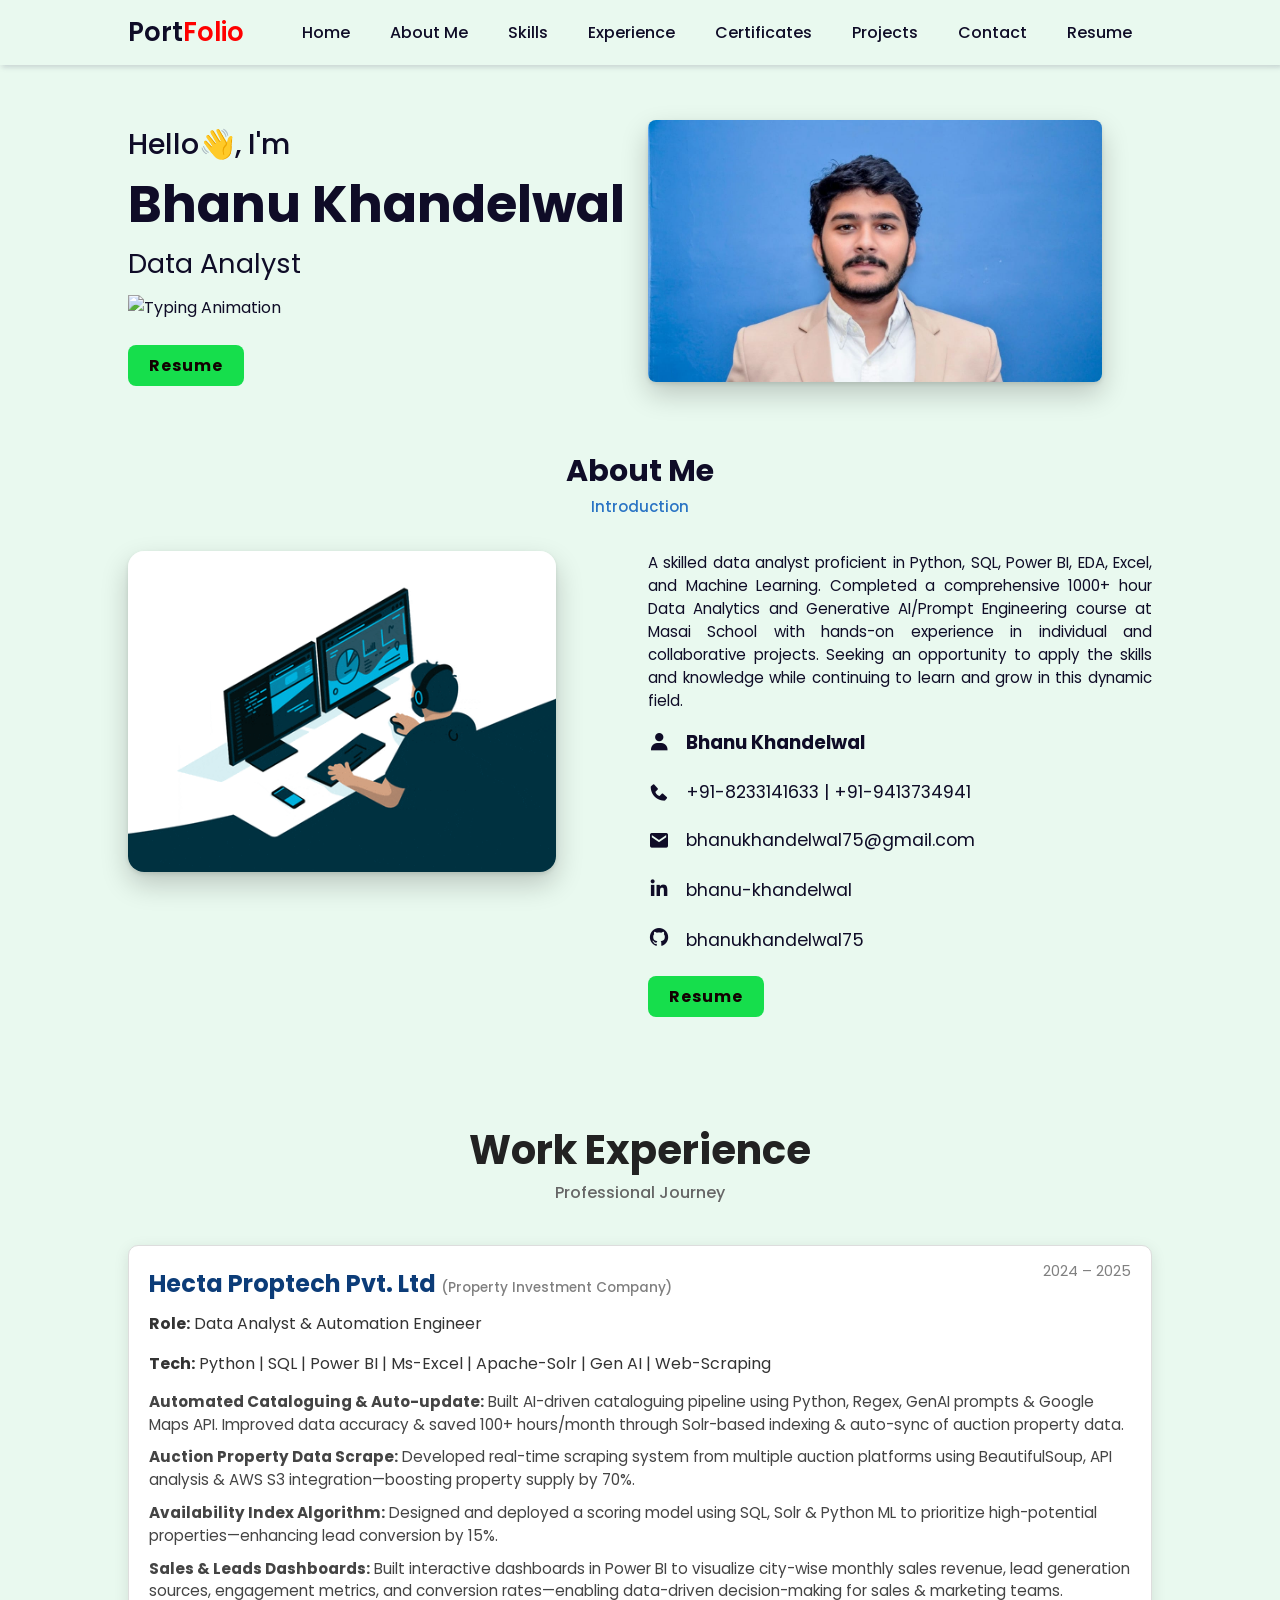
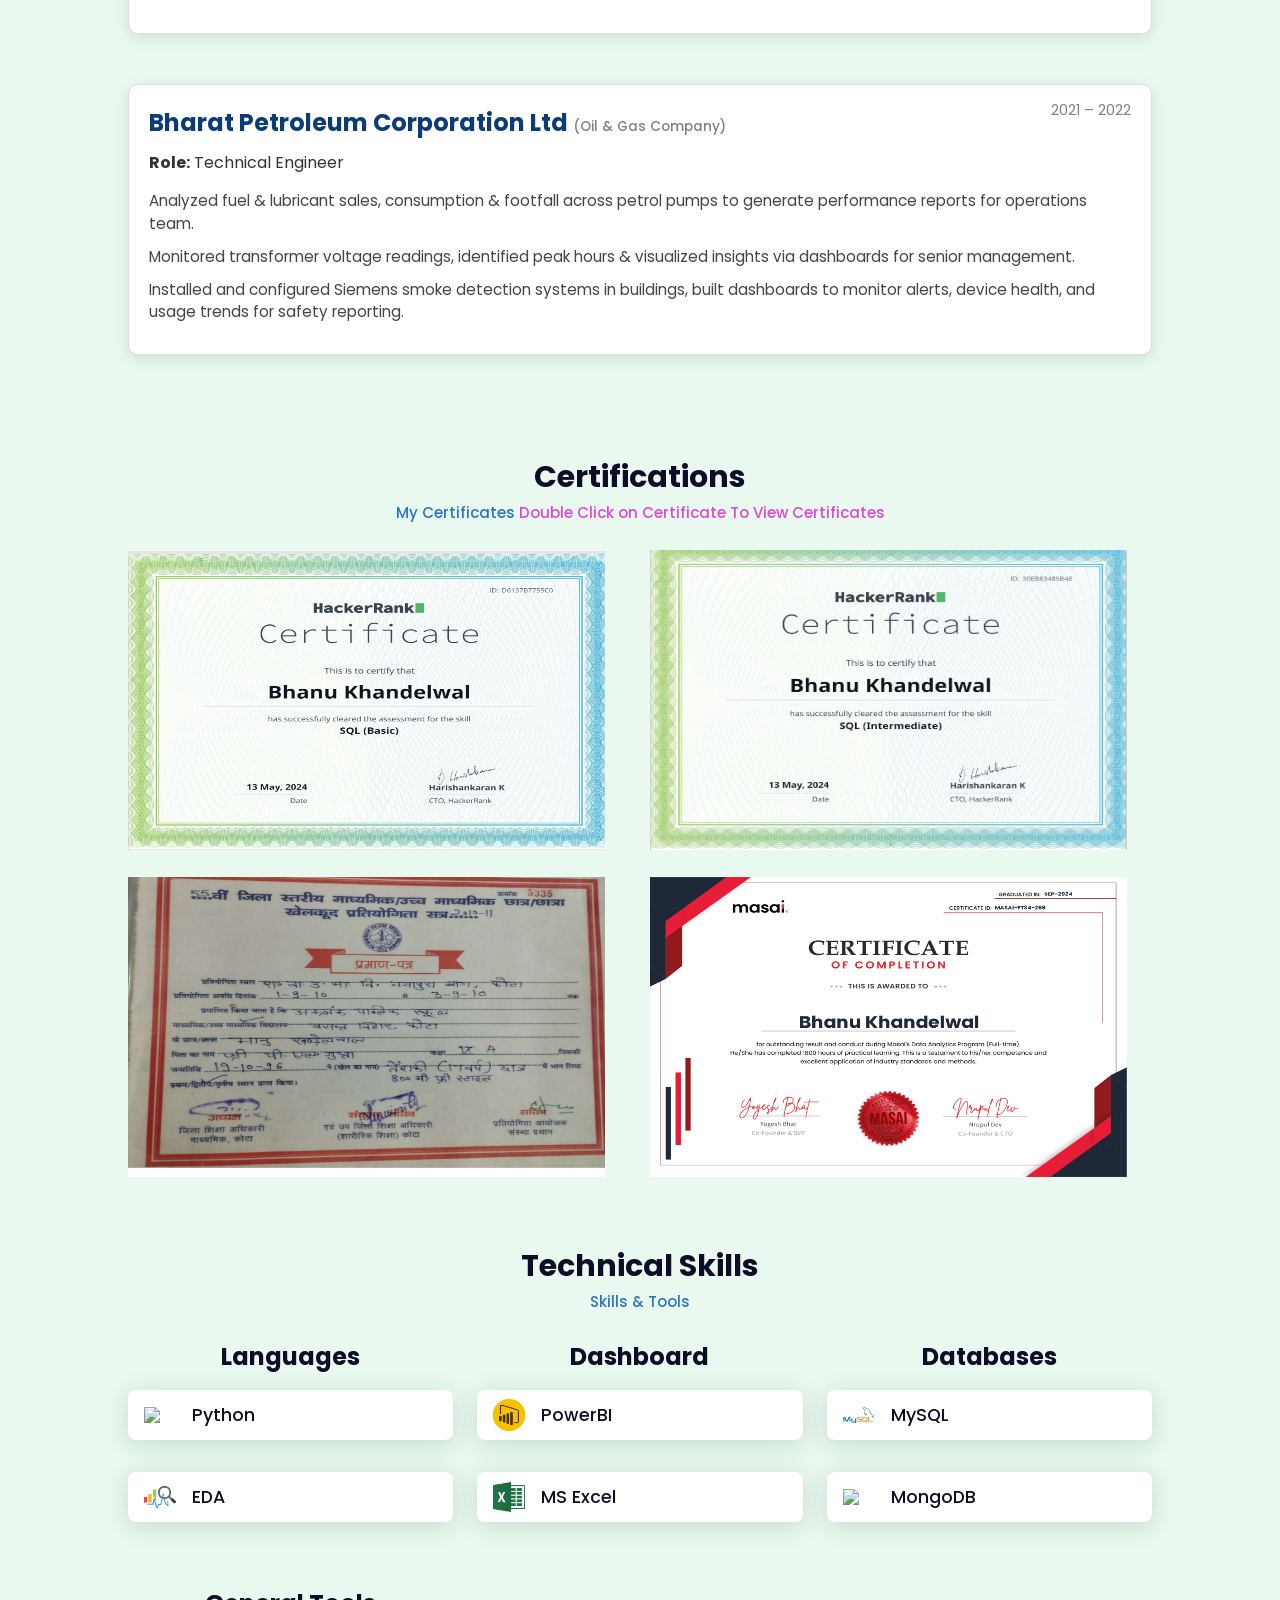
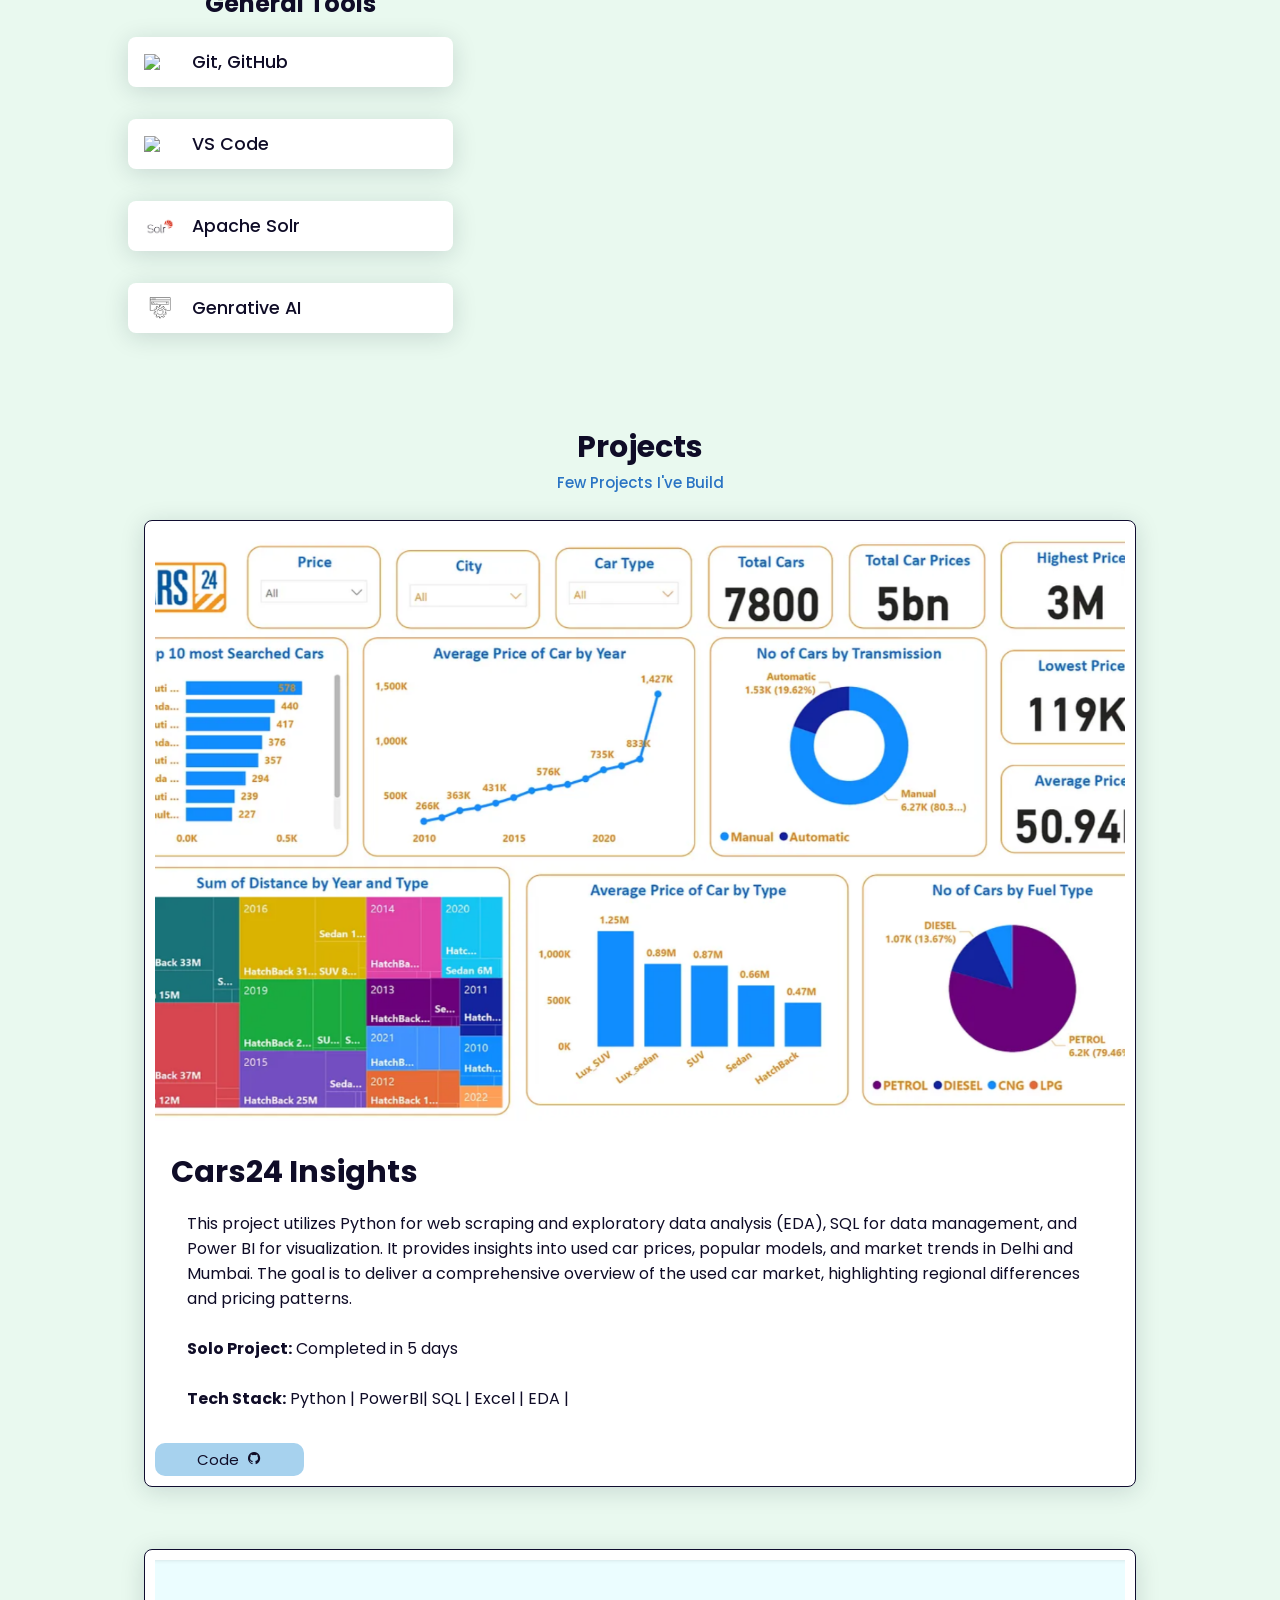
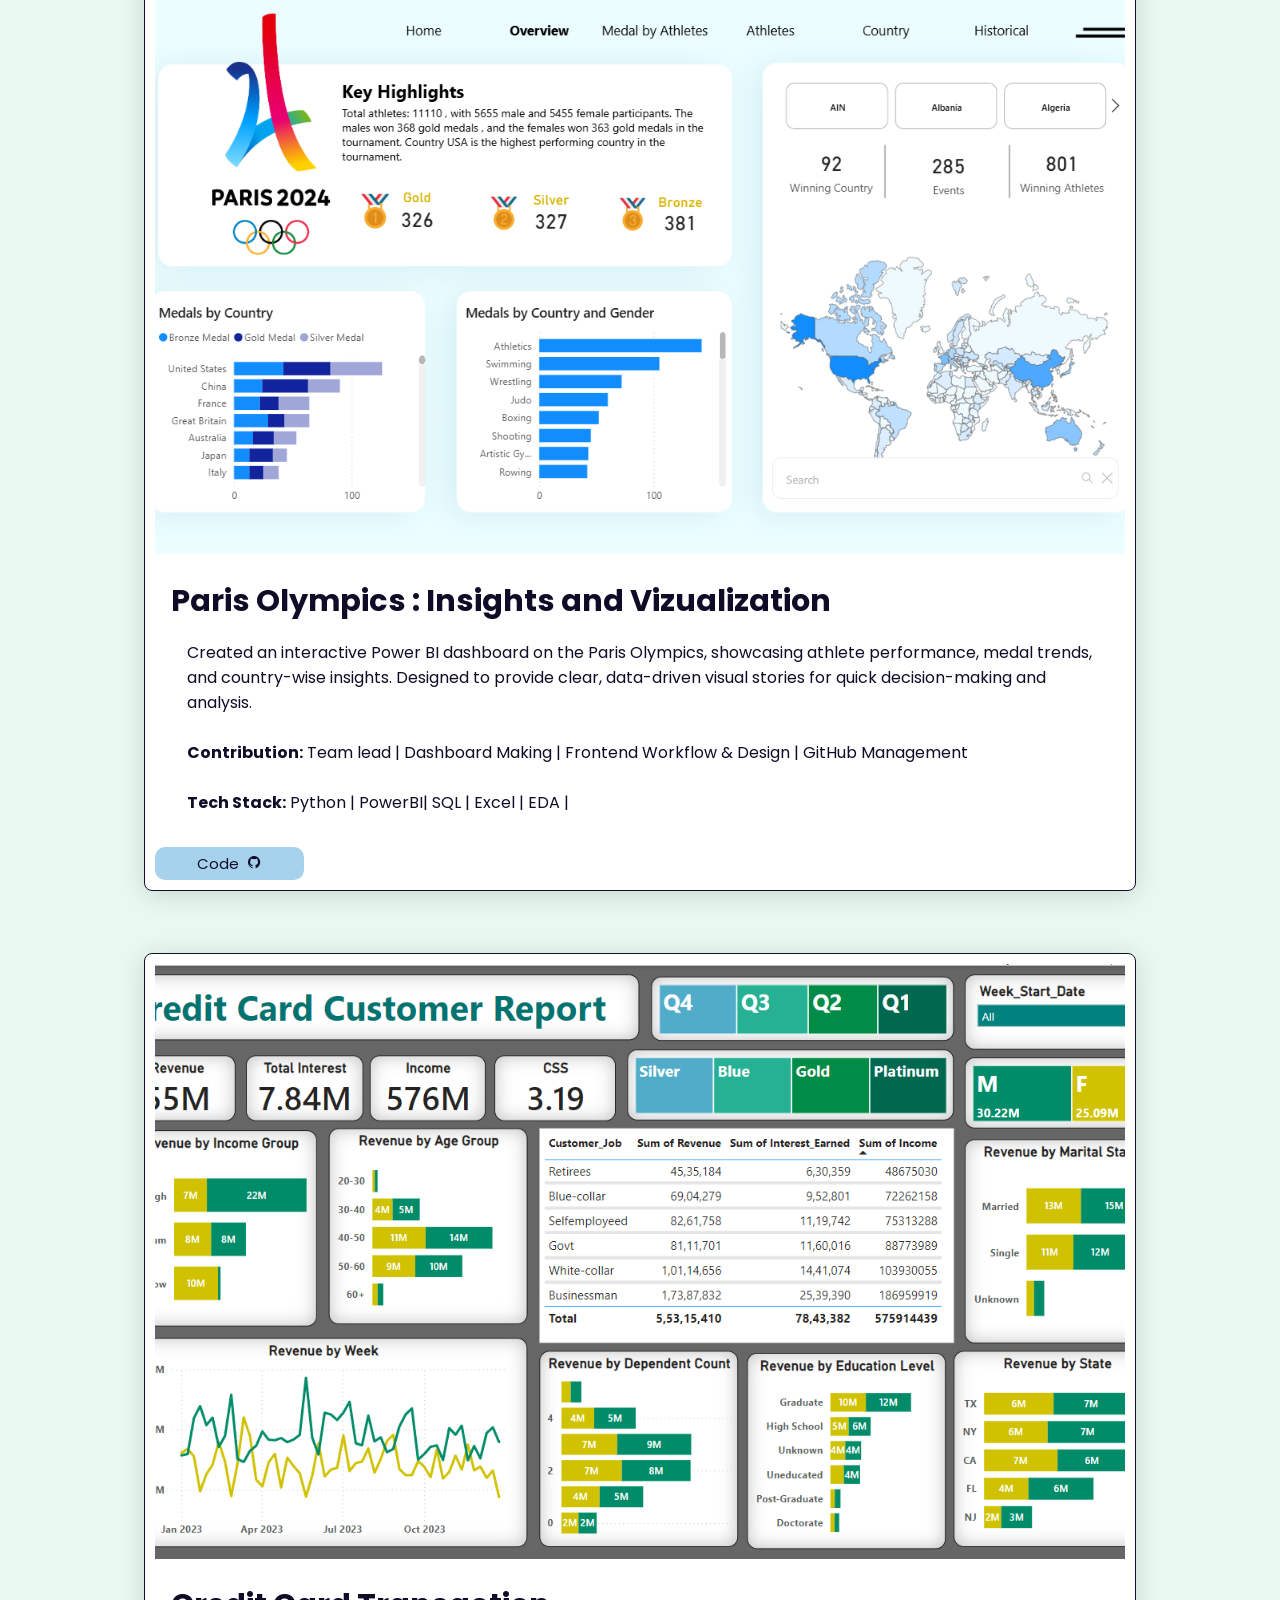
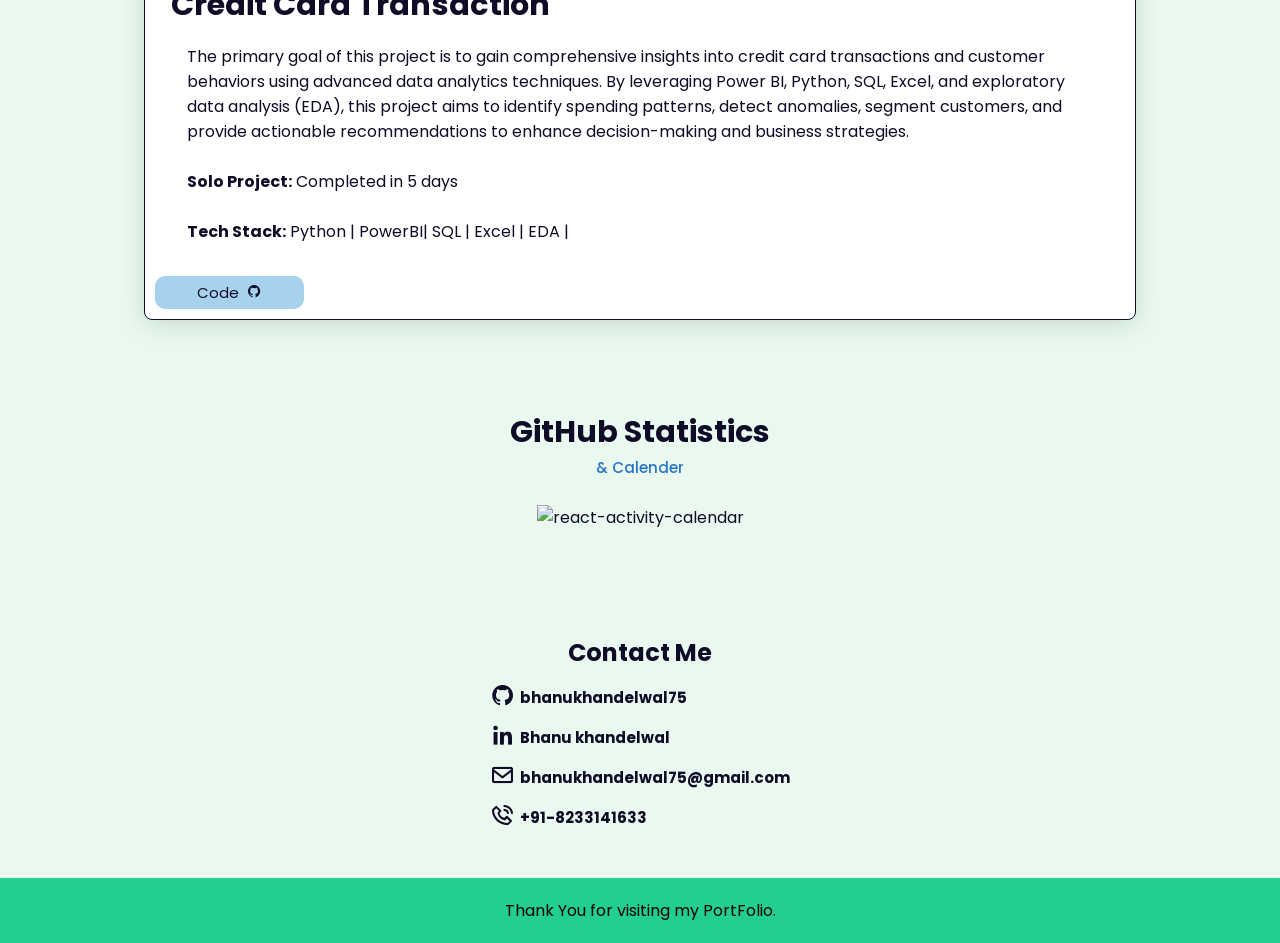
==== commit 8389ee7a: "Updated experience section in portfolioed" ====
--- a/index.html
+++ b/index.html
@@ -37,7 +37,7 @@
       <li><a class="nav-link contact" href="#contact">Contact</a></li>
       <li>
         <a class="nav-link resume" download 
-          href="https://drive.google.com/file/d/1kpd1LwQyAbvp7w75FE2e0xfKIlwUklCg/view?usp=drive_link" rel="noreferrer"
+          href="https://drive.google.com/file/d/1gHIz0r2kJWwK78JpZP-vIUgTqZEBA4qj/view?usp=sharing" rel="noreferrer"
           target="_blank"> <i class="uil uil-message nav__icon"></i> Resume
         </a>
       </li>
@@ -63,7 +63,7 @@
       <br />
       <a id="resume-link-2" target="_blank" download="Bhanu-Khandelwal-Resume">
         <button class="resume-button" id="resume-button-2"
-          onclick="window.open('https://drive.google.com/file/d/1kpd1LwQyAbvp7w75FE2e0xfKIlwUklCg/view?usp=drive_link')">
+          onclick="window.open('https://drive.google.com/file/d/1gHIz0r2kJWwK78JpZP-vIUgTqZEBA4qj/view?usp=sharing')">
           Resume
         </button>
       </a>
@@ -124,7 +124,7 @@
           </div>
 
           <a class="nav-link resume" download id="resume-button"
-          href="https://drive.google.com/file/d/1kpd1LwQyAbvp7w75FE2e0xfKIlwUklCg/view?usp=drive_link" rel="noreferrer"
+          href="https://drive.google.com/file/d/1gHIz0r2kJWwK78JpZP-vIUgTqZEBA4qj/view?usp=sharing" rel="noreferrer"
             target="_blank"> <i class="uil uil-message nav__icon"></i> <button class="resume-button">Resume</button>
           </a>
         </div>
@@ -204,11 +204,10 @@
         </div>
         <div class="card">
           <div class="box">
-            <img onclick="window.open('')"
-              src="./images/Bhanu Khandelwal (1).jpg" alt="" height="300" width="40">
-          </div>
-        </div>
-
+            <img onclick="window.open('https://www.hackerrank.com/certificates/30eb83485b4e')"
+              src="./images/INTER.png" alt="" height="300" width="40">
+          </div>
+        </div>
         <div class="card">
           <div class="box">
             <img onclick="window.open('')"
@@ -217,15 +216,8 @@
         </div>
         <div class="card">
           <div class="box">
-            <img onclick="window.open('https://www.hackerrank.com/certificates/30eb83485b4e')"
-              src="./images/INTER.png" alt="" height="300" width="40">
-          </div>
-        </div>
-
-        <div class="card">
-          <div class="box">
             <img onclick="window.open('')"
-              src="./images/construct2.png" alt="" height="300" width="40">
+              src="./images/masai.jpg" alt="" height="300" width="40">
           </div>
         </div>
 
@@ -411,27 +403,22 @@
 
       <!------- 4th Project ------->
       <div class="project-img project-card">
-        <img id="project_OpenChat" src="./images/DASHECOOM.jpg" style="width: 100%; height: 595px;" alt=""
+        <img id="project_OpenChat" src="./images/ParisOlympic.png" style="width: 100%; height: 595px;" alt=""
           onclick="window.open('')" />
-        <p class="project-title">E-Commerce Analytics : Insights and Vizualization</p>
+        <p class="project-title">Paris Olympics : Insights and Vizualization</p>
         <div class="project-subtitle project-description">
-          This project aims to analyze the sales data of a Brazilian e-commerce store from 2016 to 2018. The main objectives are to understand sales trends across different states, identify states with declining or increasing trends, perform a root cause analysis for their performance, and provide recommendations for improvement.
-          <br />
-          <br />
-          <b>Collaborative project:</b>: Accomplished with a team of 4 developers,
-          completed in 6 days
+          Created an interactive Power BI dashboard on the Paris Olympics, showcasing athlete performance, medal trends, and country-wise insights. Designed to provide clear, data-driven visual stories for quick decision-making and analysis.
           <br />
           <br />
           <b>Contribution:</b> Team lead | Dashboard Making | Frontend Workflow & Design | GitHub Management
           <div class="project-tech-stack">
             <br />
             <b>Tech Stack:</b> Python | PowerBI| SQL | Excel | EDA | 
-            package
           </div>
         </div>
         <div class="project-btns">
           <button class="project-github">
-            <a href="https://github.com/bhanukhandelwal75/Ecommerce-Sales-Analytics" target="_blank"
+            <a href="https://github.com/bhanukhandelwal75/ParisOlympic-Dashboard" target="_blank"
               class="small-btn button project-github-link">
               Code&nbsp;&nbsp;<i class="bx bxl-github"></i>
             </a>
@@ -463,7 +450,6 @@
               Code&nbsp;&nbsp;<i class="bx bxl-github"></i>
             </a>
           </button>
-          
         </div>
       </div>
 
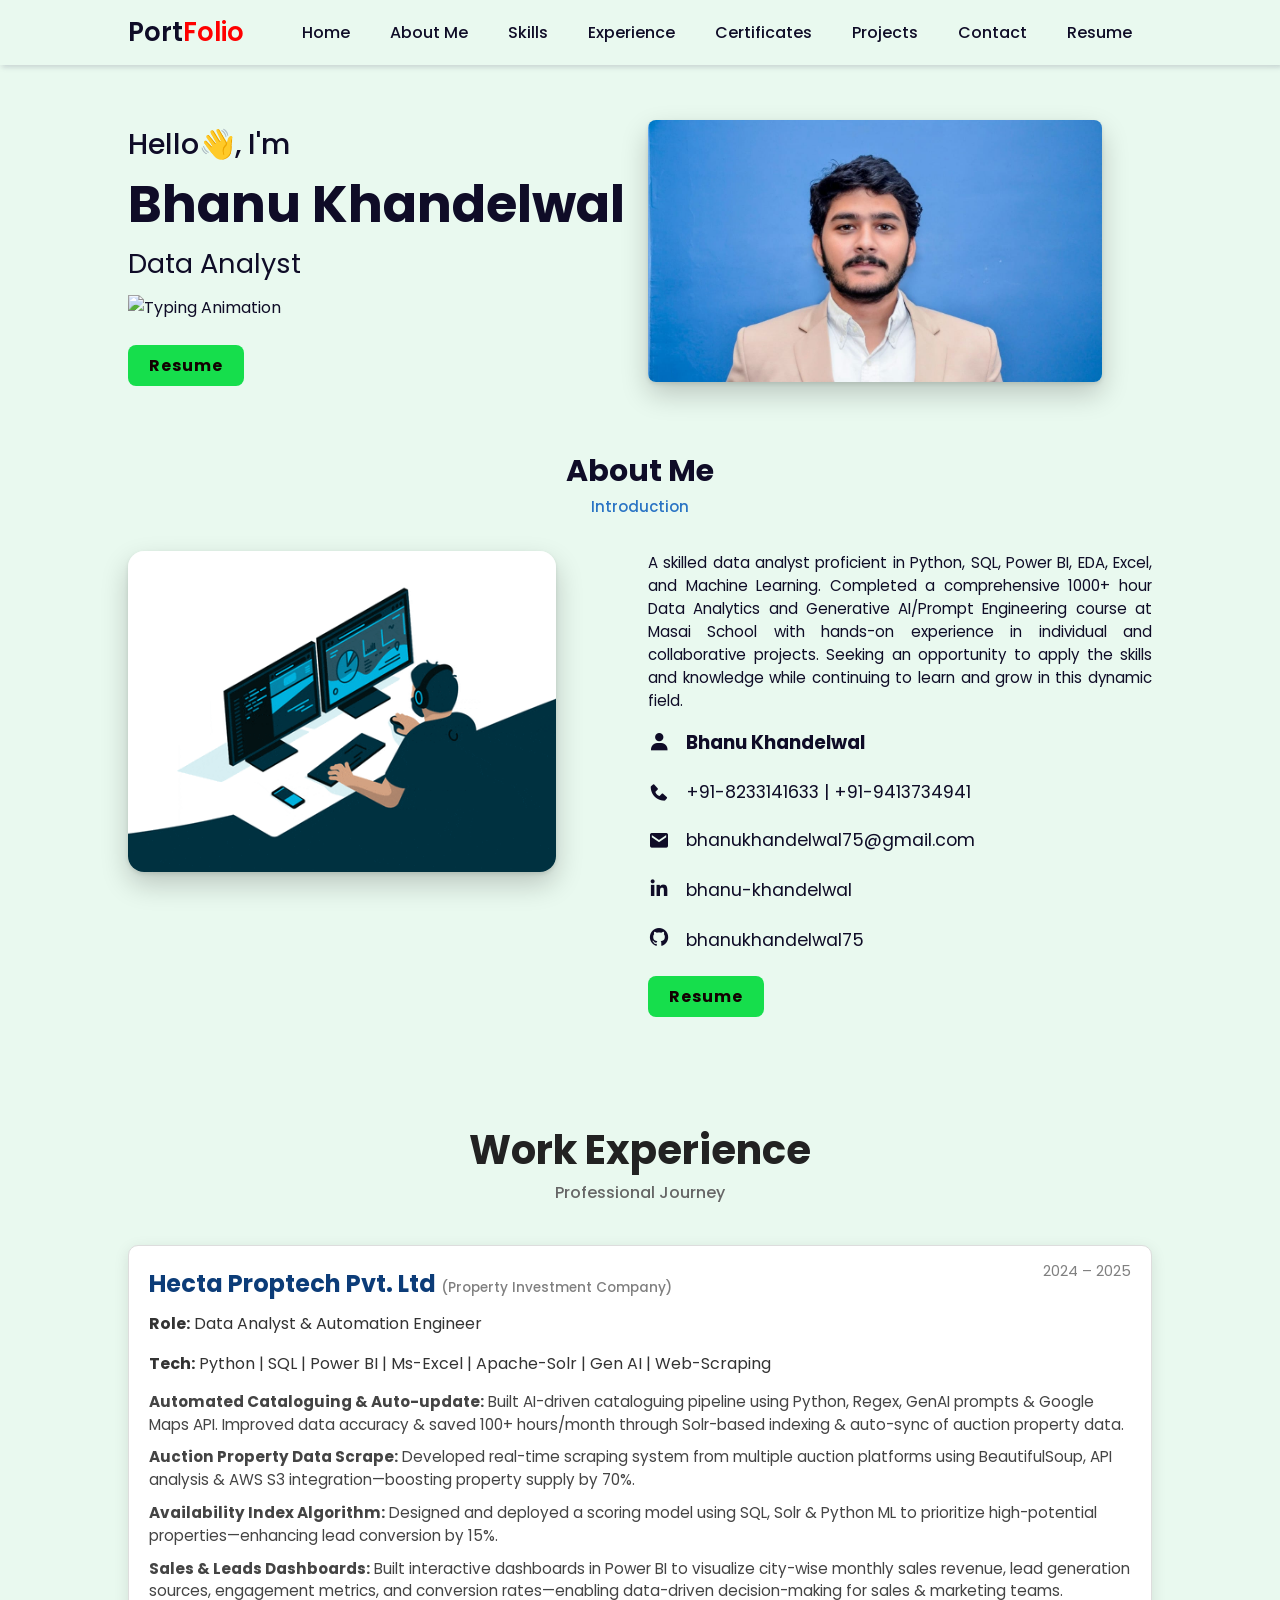
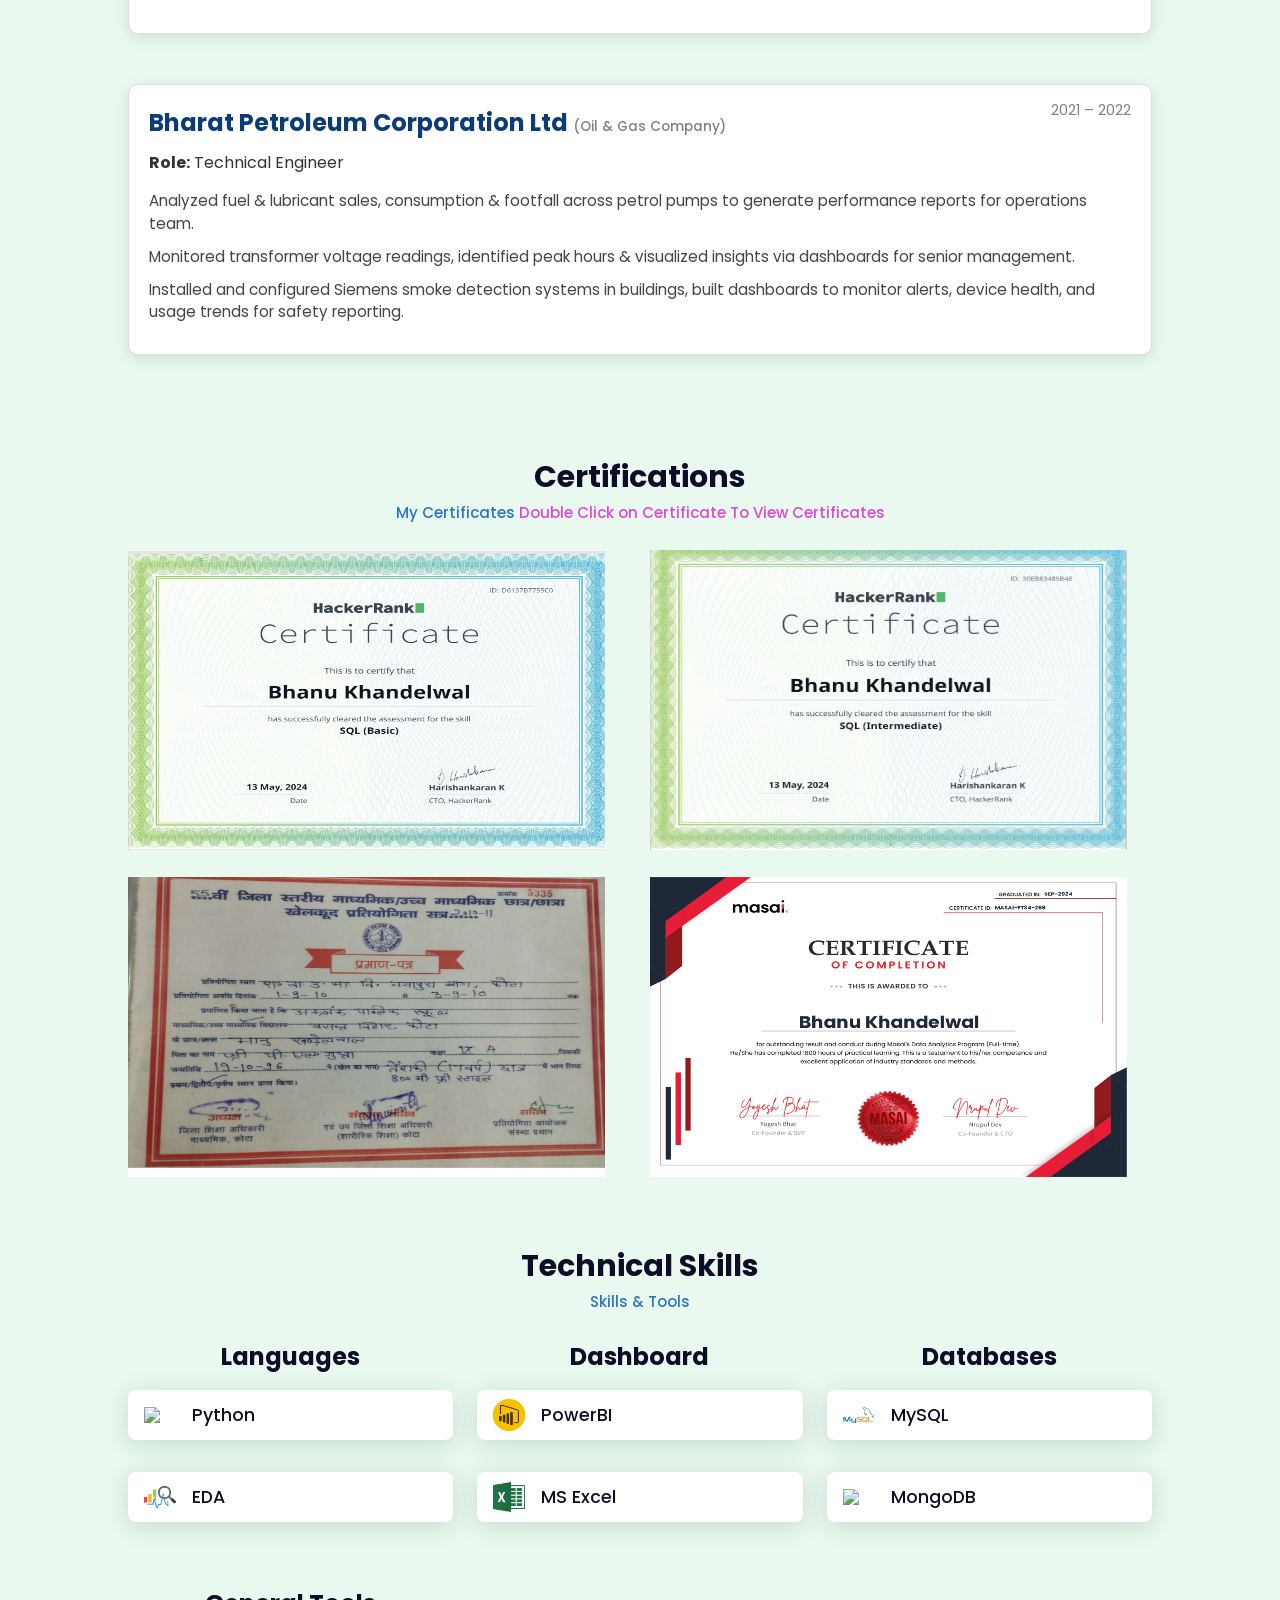
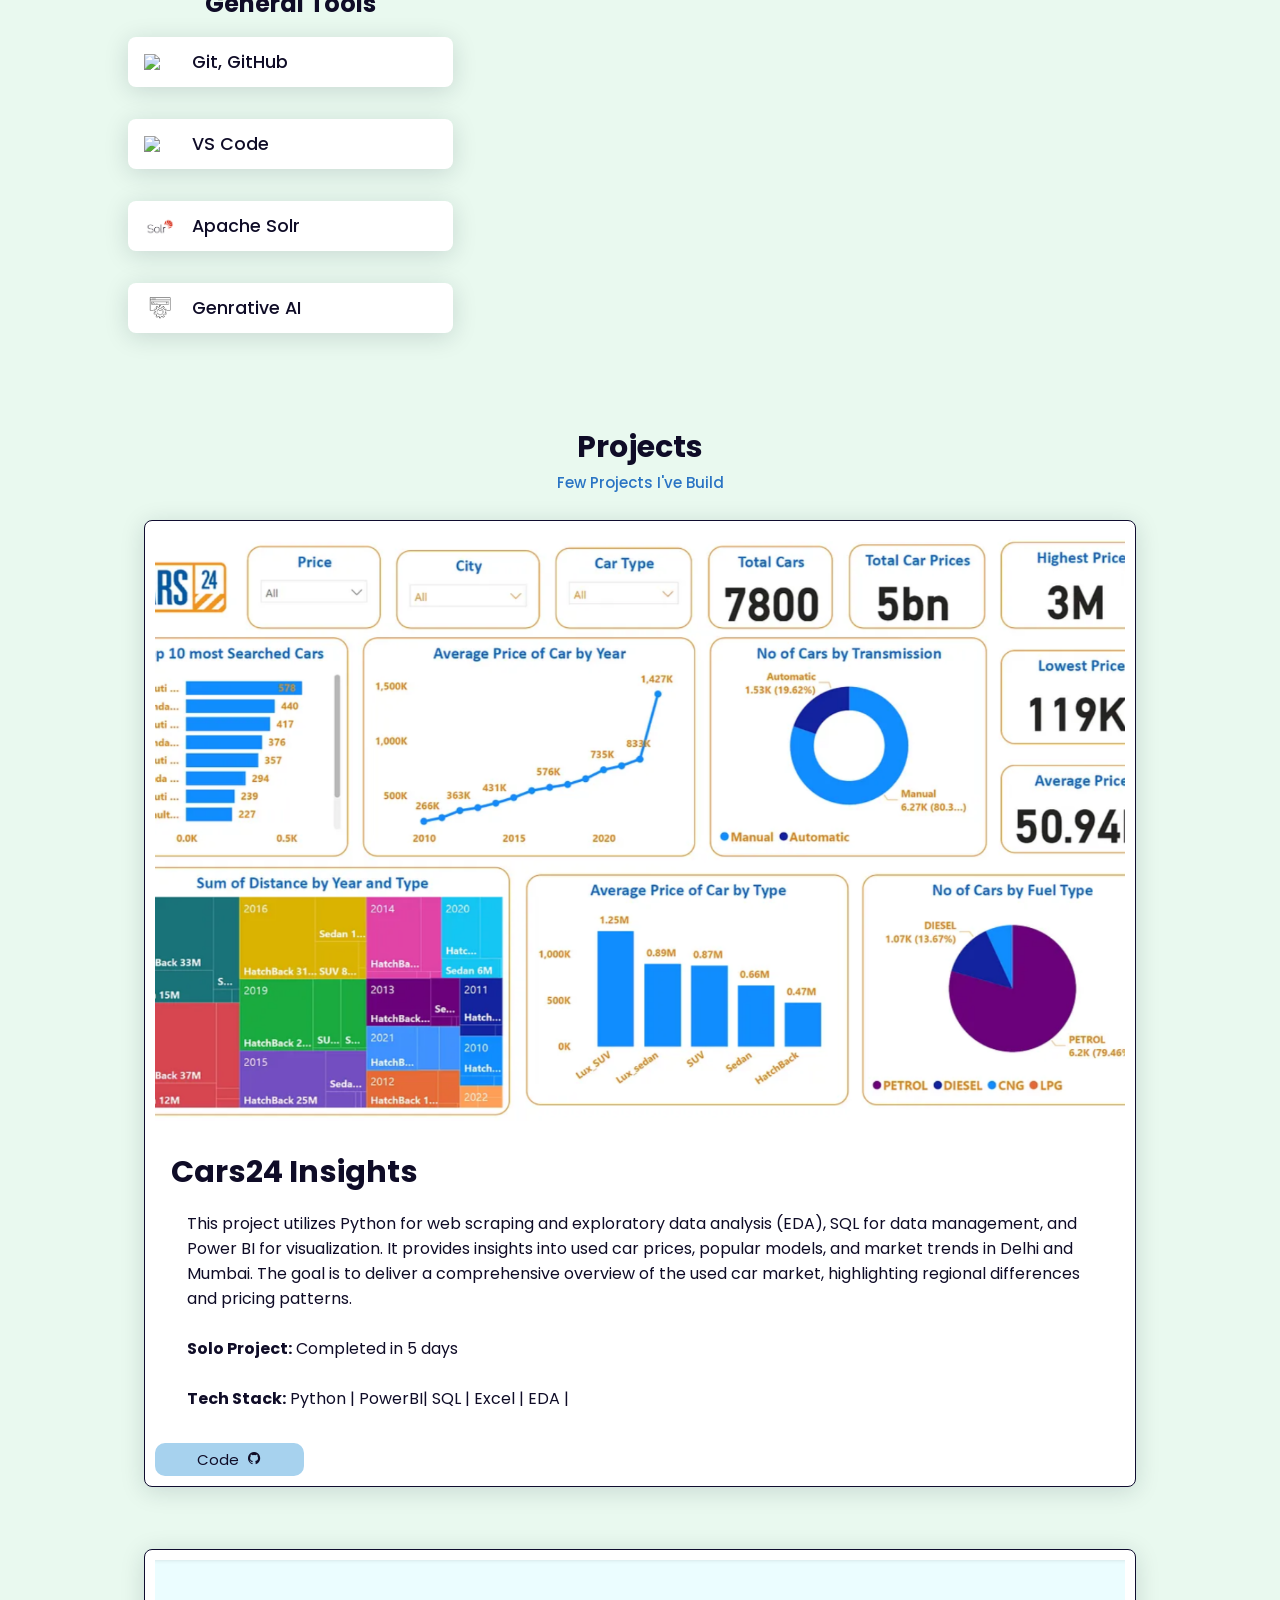
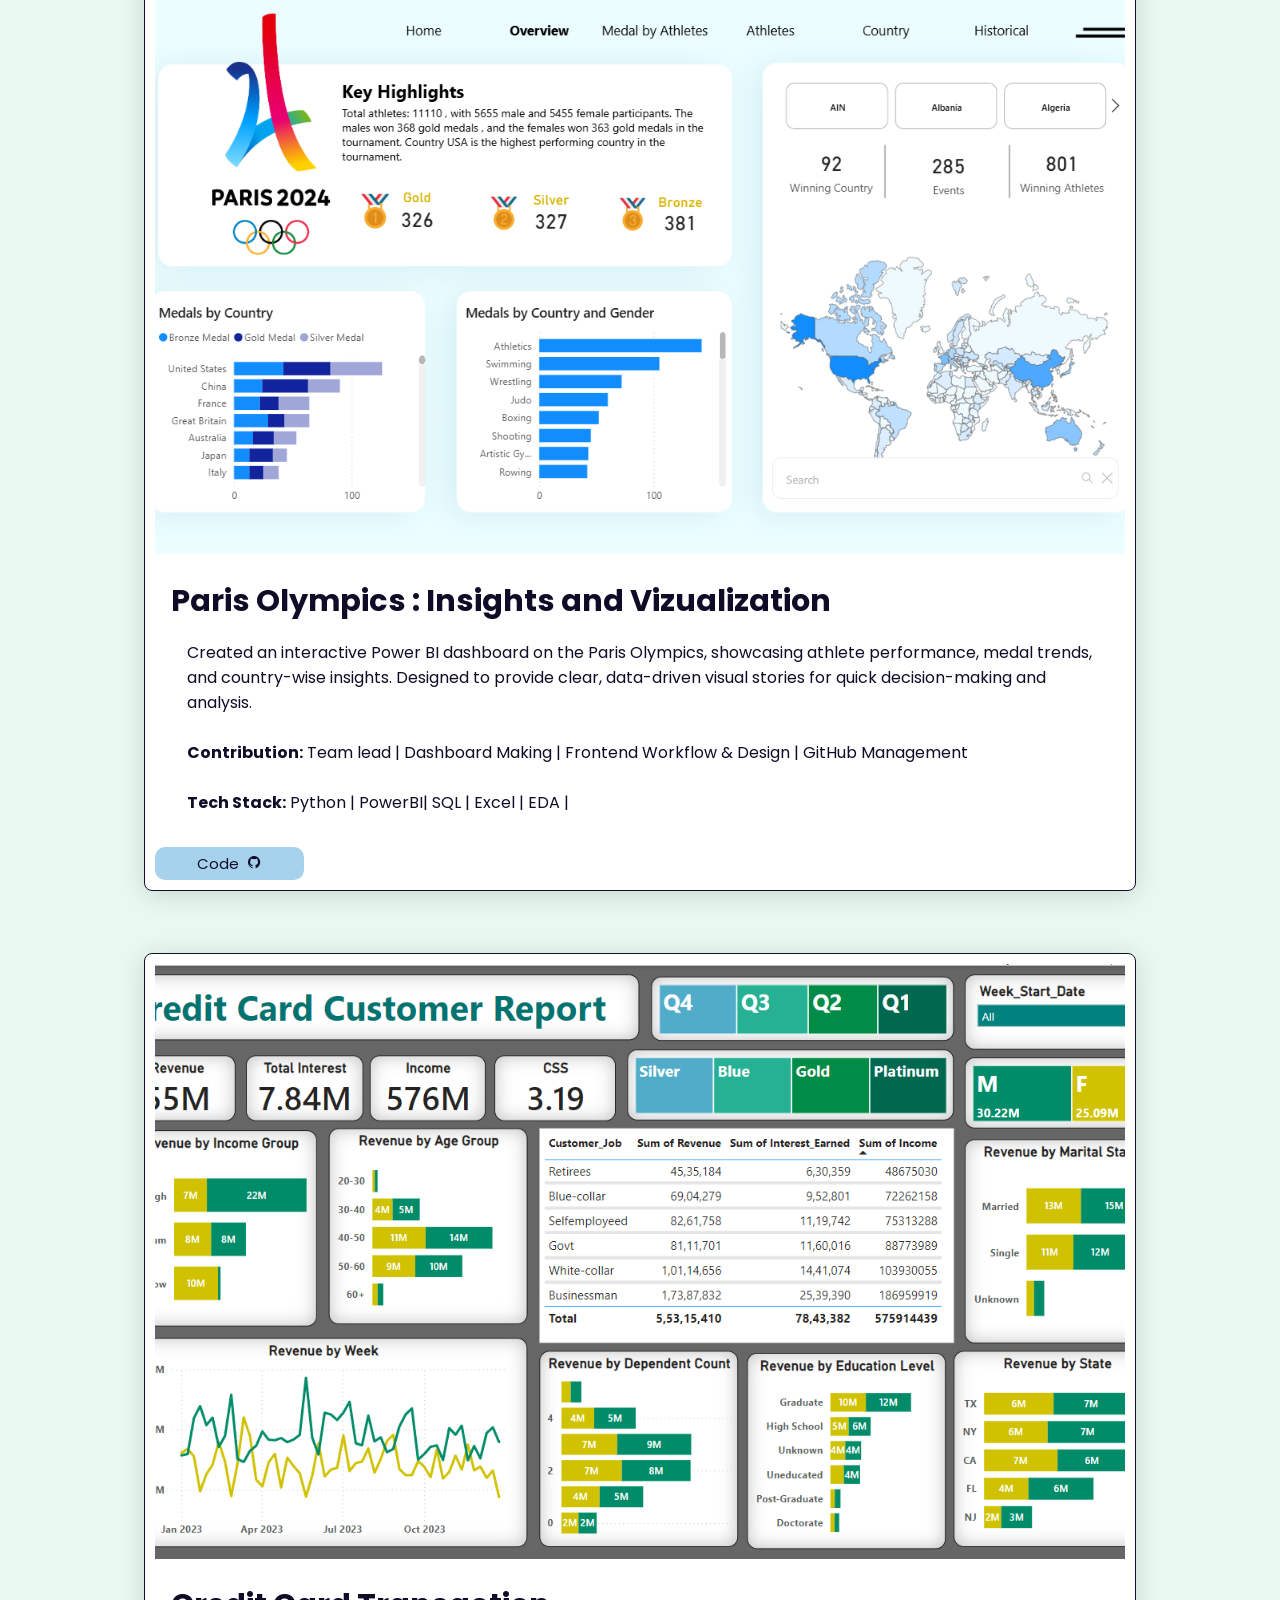
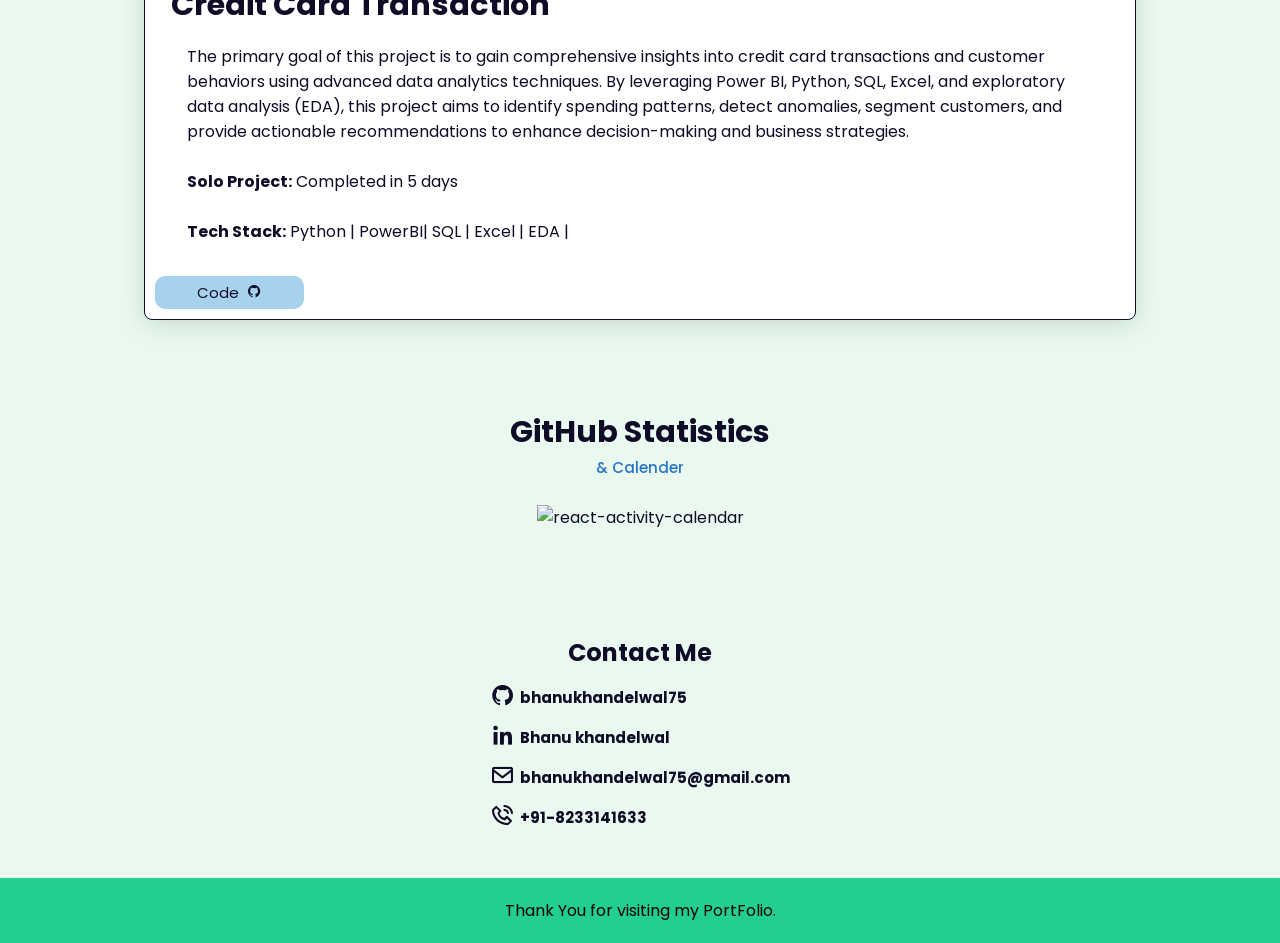
==== commit 6dae0c70: "Updated experience section in portfolio" ====
--- a/index.html
+++ b/index.html
@@ -37,7 +37,7 @@
       <li><a class="nav-link contact" href="#contact">Contact</a></li>
       <li>
         <a class="nav-link resume" download 
-          href="https://drive.google.com/file/d/1gHIz0r2kJWwK78JpZP-vIUgTqZEBA4qj/view?usp=sharing" rel="noreferrer"
+          href="https://drive.google.com/file/d/1uNOjDFafziAZRU3rHv3A904_FG8oywRi/view?usp=sharing" rel="noreferrer"
           target="_blank"> <i class="uil uil-message nav__icon"></i> Resume
         </a>
       </li>
@@ -63,7 +63,7 @@
       <br />
       <a id="resume-link-2" target="_blank" download="Bhanu-Khandelwal-Resume">
         <button class="resume-button" id="resume-button-2"
-          onclick="window.open('https://drive.google.com/file/d/1gHIz0r2kJWwK78JpZP-vIUgTqZEBA4qj/view?usp=sharing')">
+          onclick="window.open('https://drive.google.com/file/d/1uNOjDFafziAZRU3rHv3A904_FG8oywRi/view?usp=sharing')">
           Resume
         </button>
       </a>
@@ -124,7 +124,7 @@
           </div>
 
           <a class="nav-link resume" download id="resume-button"
-          href="https://drive.google.com/file/d/1gHIz0r2kJWwK78JpZP-vIUgTqZEBA4qj/view?usp=sharing" rel="noreferrer"
+          href="https://drive.google.com/file/d/1uNOjDFafziAZRU3rHv3A904_FG8oywRi/view?usp=sharing" rel="noreferrer"
             target="_blank"> <i class="uil uil-message nav__icon"></i> <button class="resume-button">Resume</button>
           </a>
         </div>
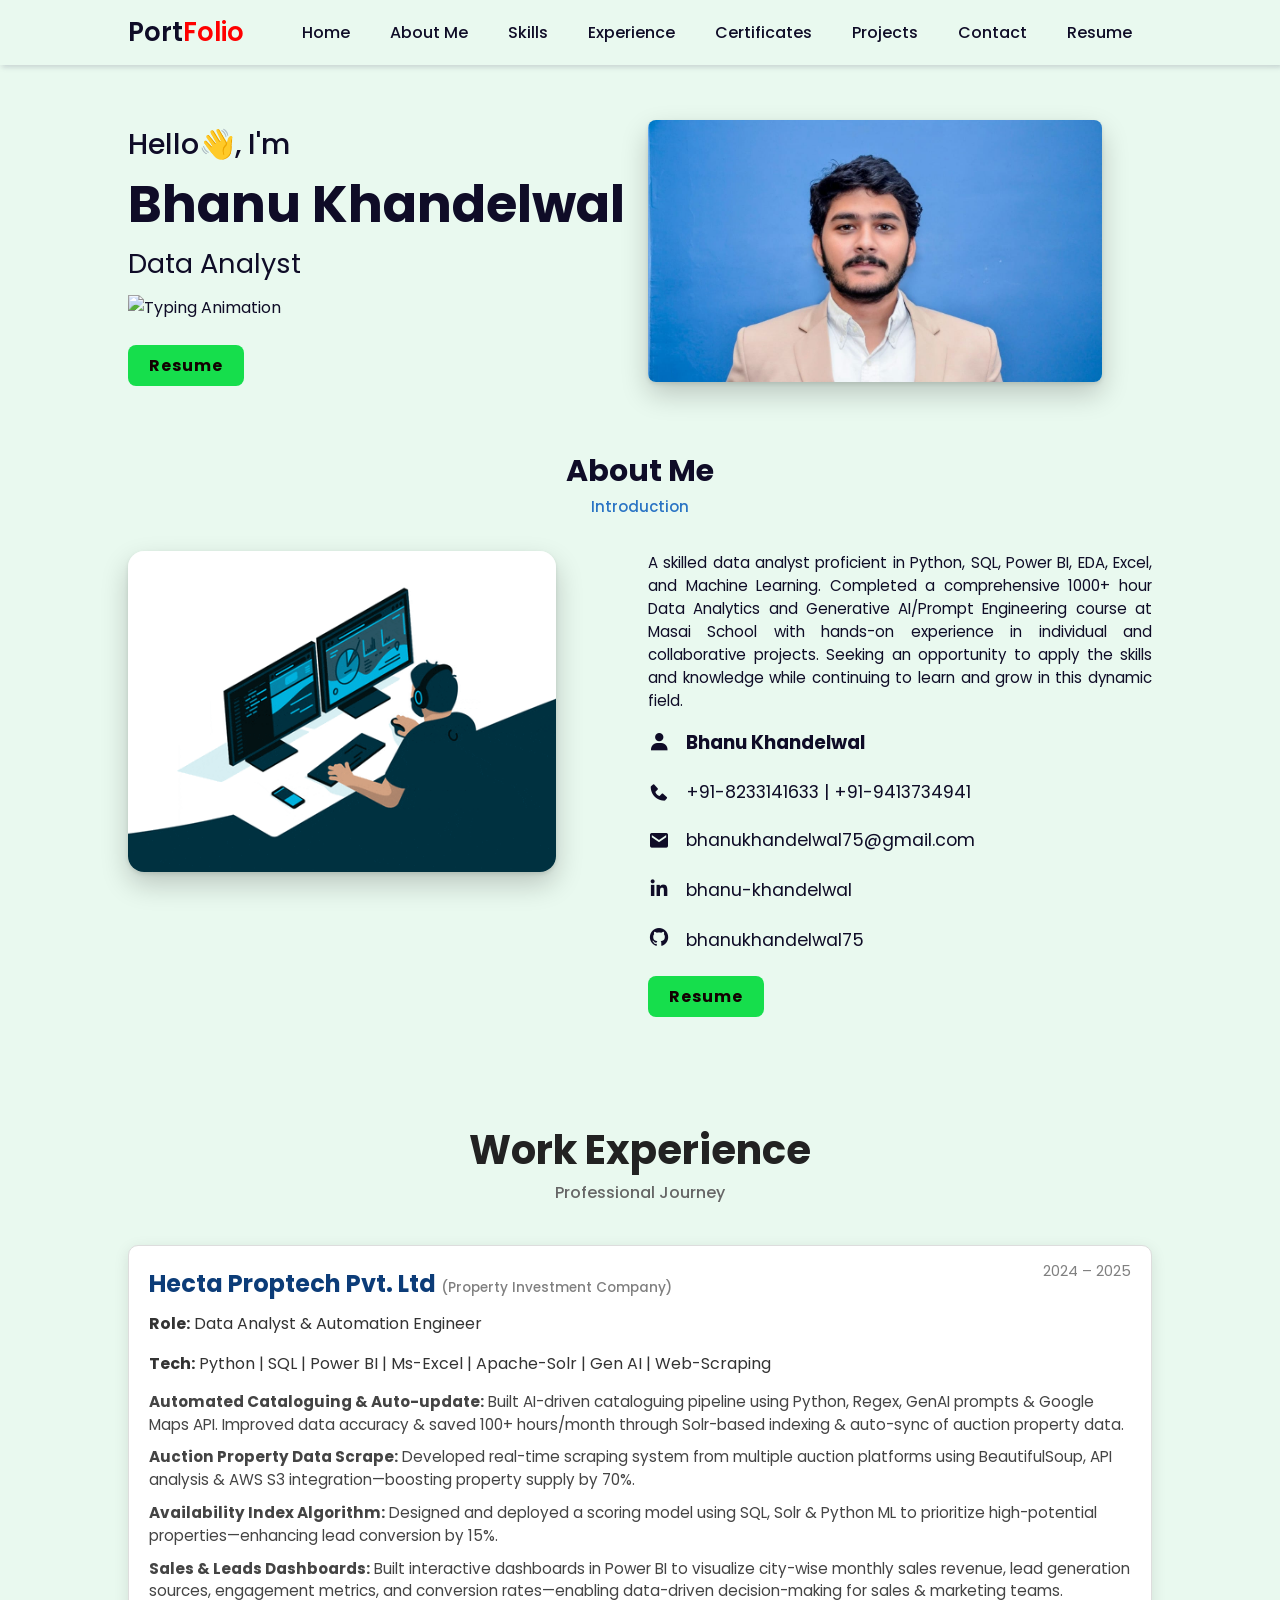
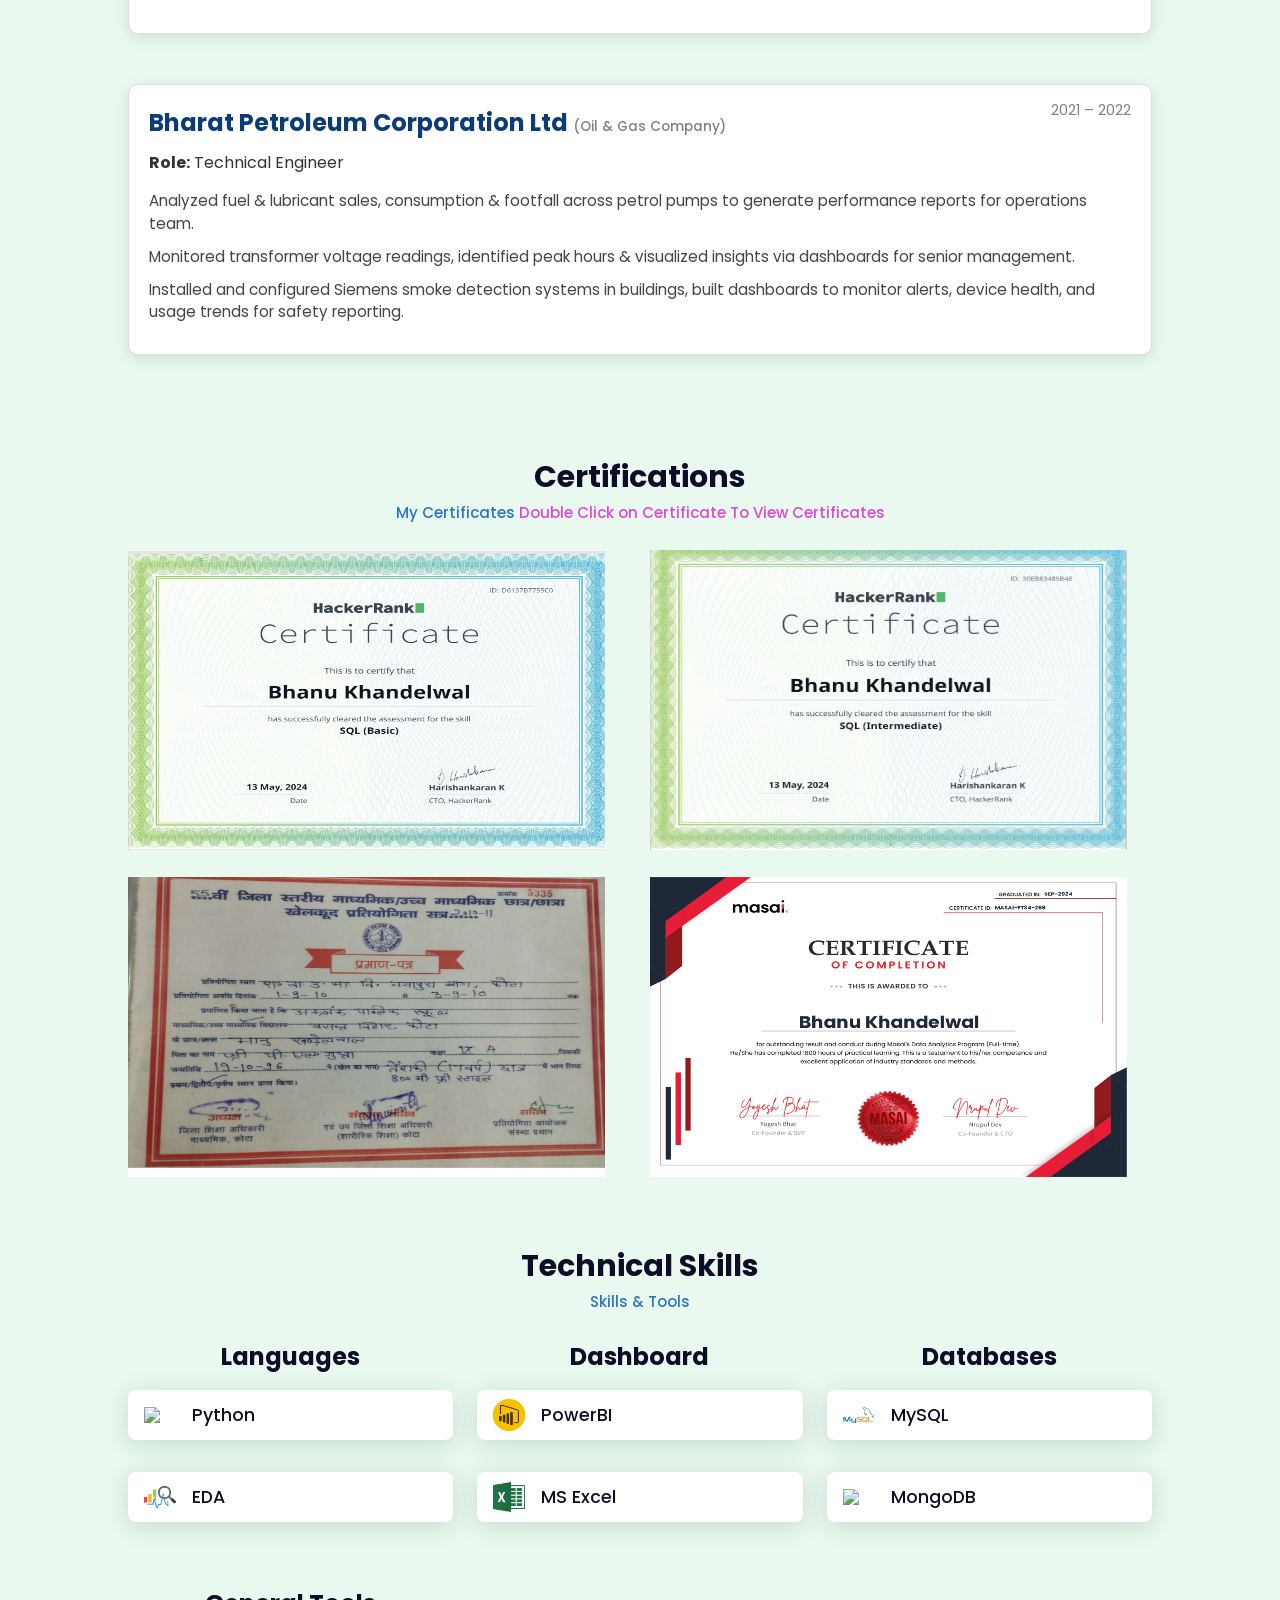
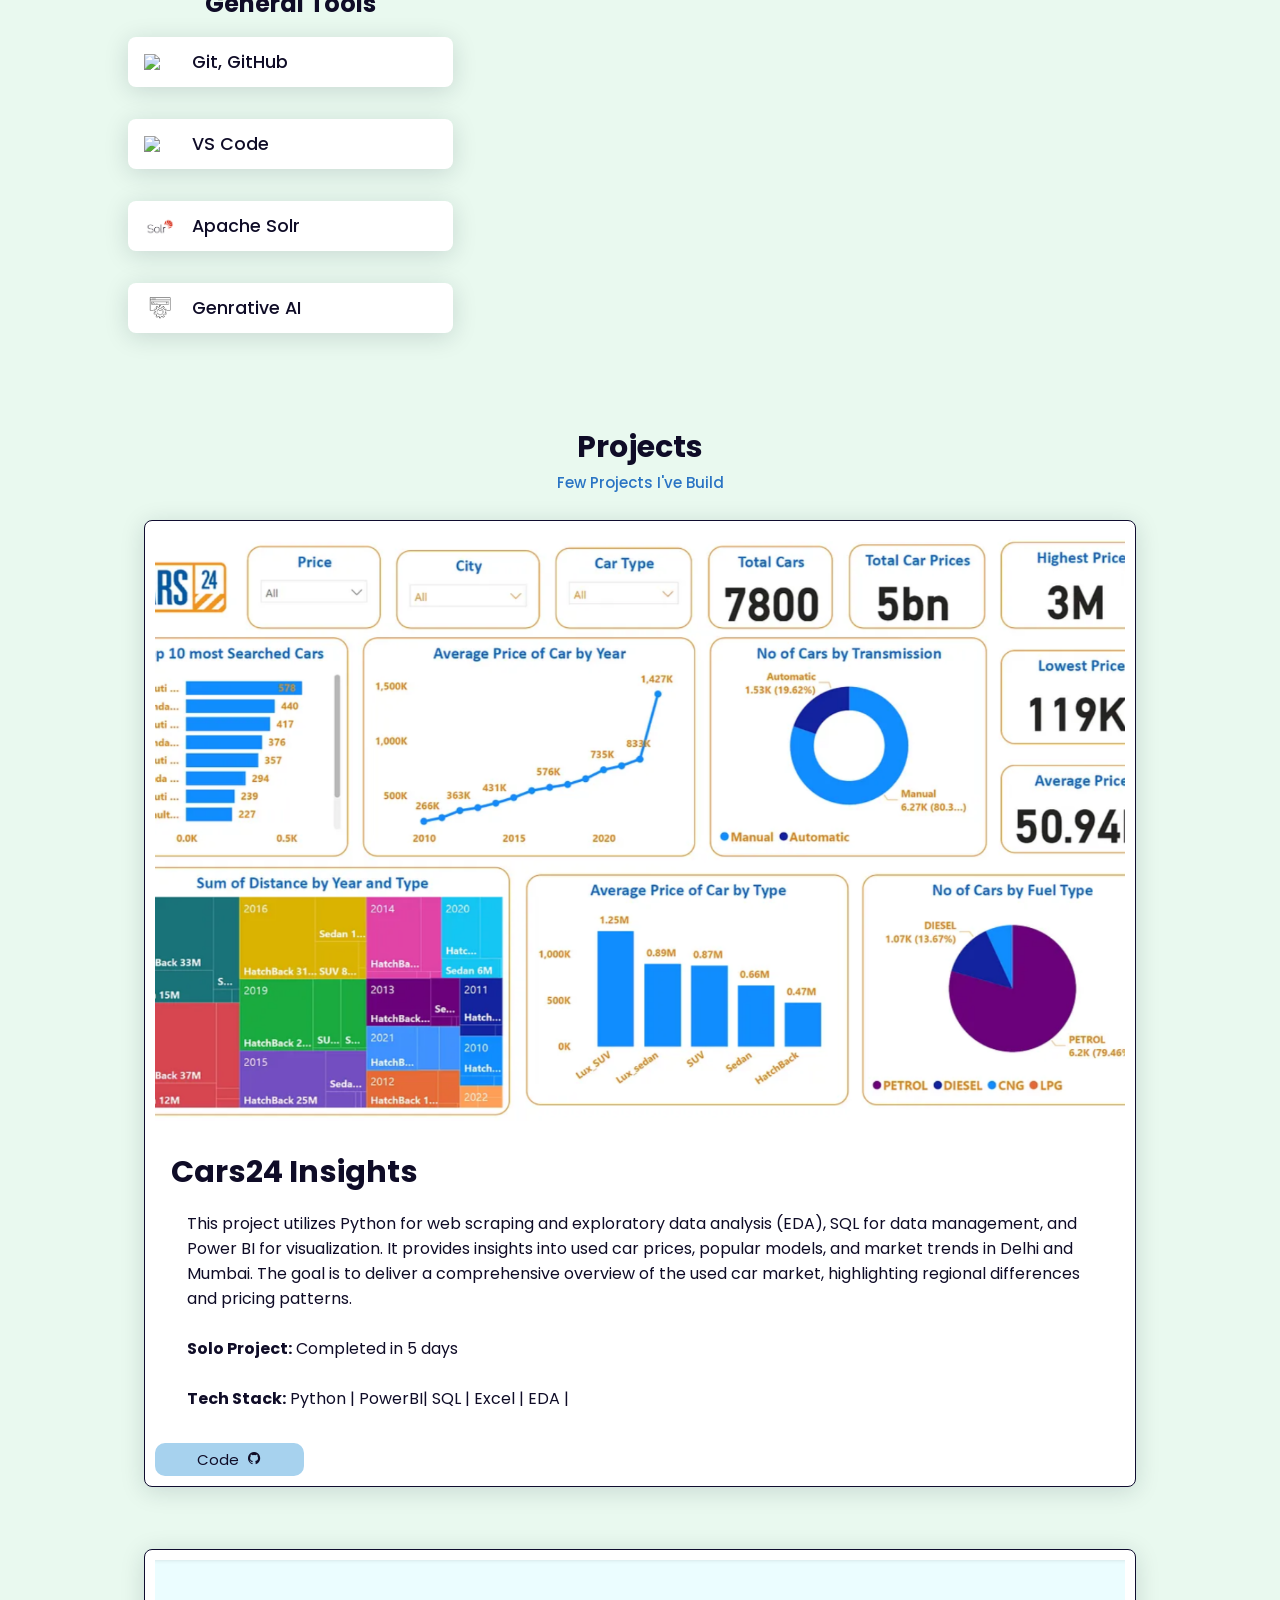
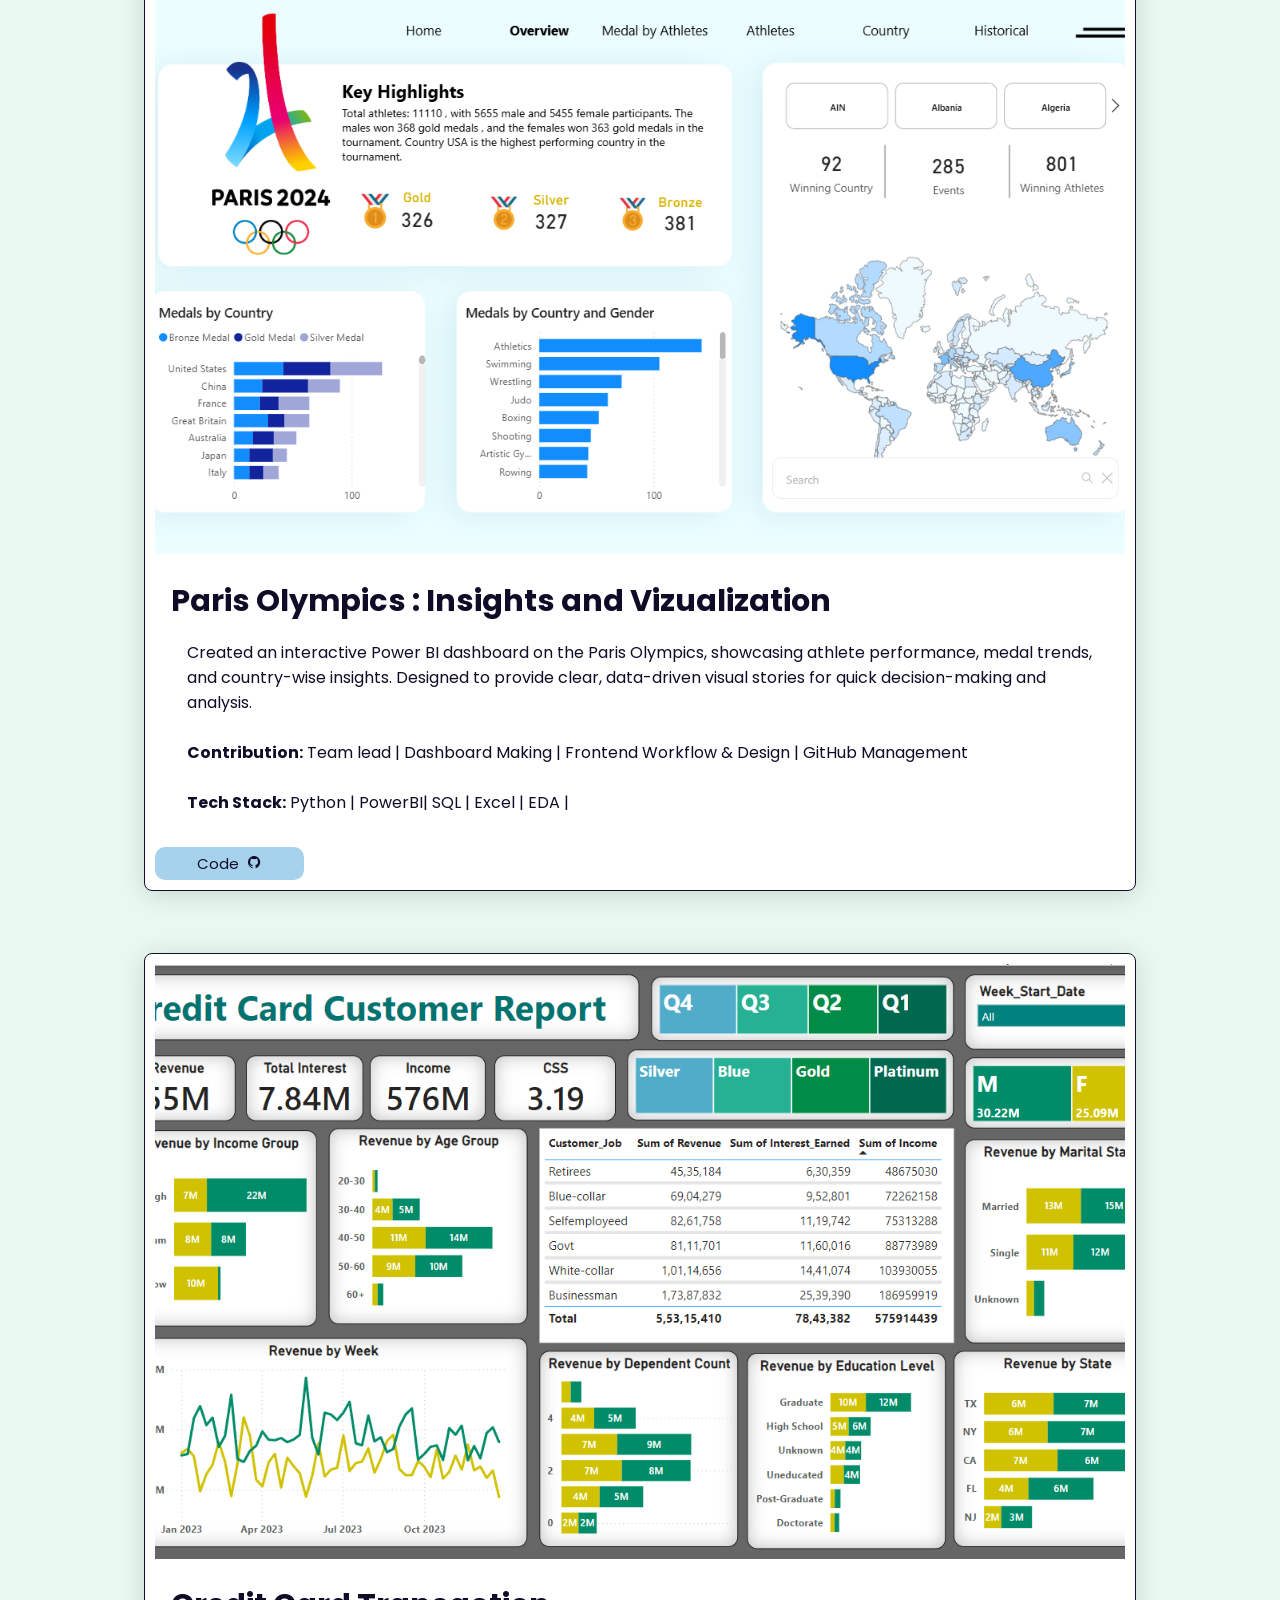
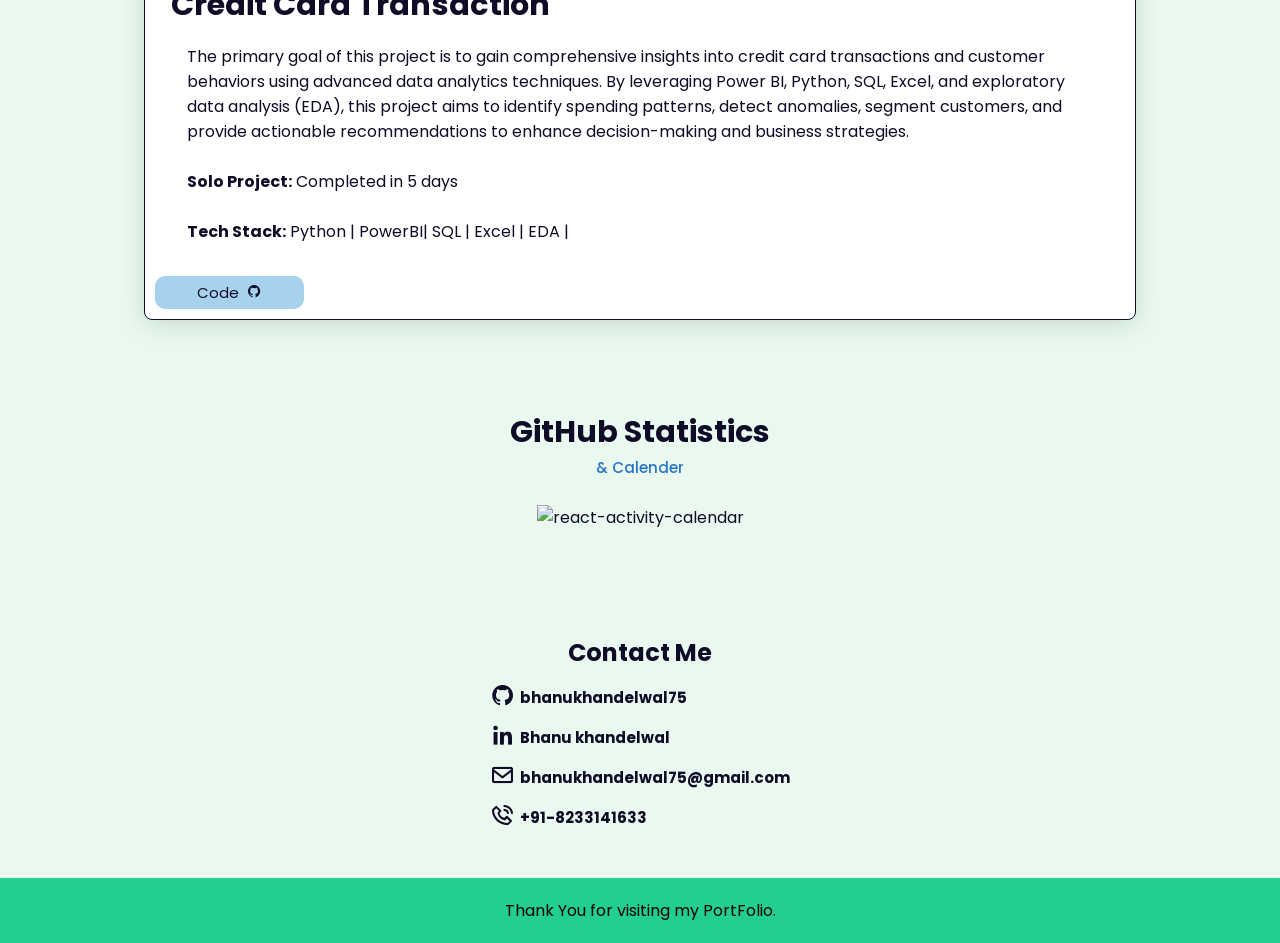
==== commit 2fc17af5: "Updated experience section in portfolios" ====
--- a/index.html
+++ b/index.html
@@ -37,7 +37,7 @@
       <li><a class="nav-link contact" href="#contact">Contact</a></li>
       <li>
         <a class="nav-link resume" download 
-          href="https://drive.google.com/file/d/1uNOjDFafziAZRU3rHv3A904_FG8oywRi/view?usp=sharing" rel="noreferrer"
+          href="https://drive.google.com/file/d/1RcwQa9zpgzfujRdVlvIUDTkmGDPtWb-H/view?usp=sharing" rel="noreferrer"
           target="_blank"> <i class="uil uil-message nav__icon"></i> Resume
         </a>
       </li>
@@ -63,7 +63,7 @@
       <br />
       <a id="resume-link-2" target="_blank" download="Bhanu-Khandelwal-Resume">
         <button class="resume-button" id="resume-button-2"
-          onclick="window.open('https://drive.google.com/file/d/1uNOjDFafziAZRU3rHv3A904_FG8oywRi/view?usp=sharing')">
+          onclick="window.open('https://drive.google.com/file/d/1RcwQa9zpgzfujRdVlvIUDTkmGDPtWb-H/view?usp=sharing')">
           Resume
         </button>
       </a>
@@ -124,7 +124,7 @@
           </div>
 
           <a class="nav-link resume" download id="resume-button"
-          href="https://drive.google.com/file/d/1uNOjDFafziAZRU3rHv3A904_FG8oywRi/view?usp=sharing" rel="noreferrer"
+          href="https://drive.google.com/file/d/1RcwQa9zpgzfujRdVlvIUDTkmGDPtWb-H/view?usp=sharing" rel="noreferrer"
             target="_blank"> <i class="uil uil-message nav__icon"></i> <button class="resume-button">Resume</button>
           </a>
         </div>
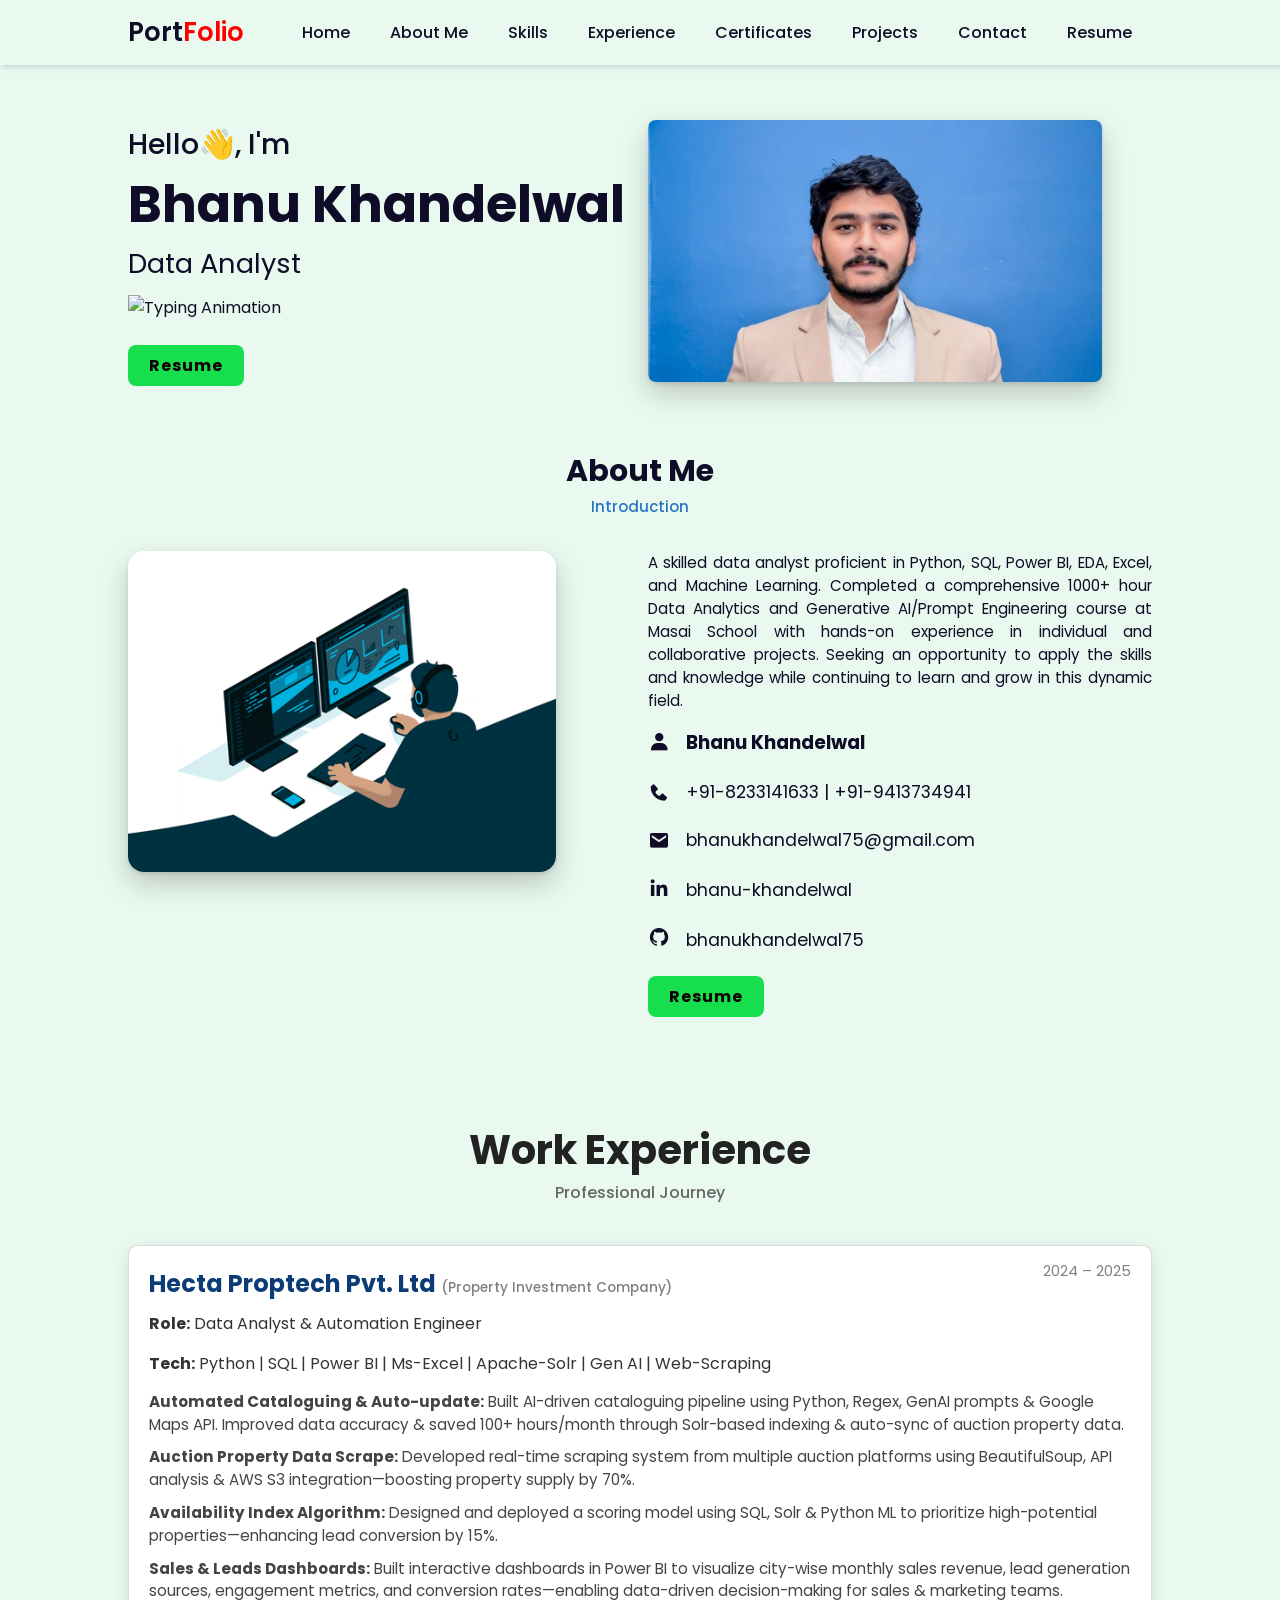
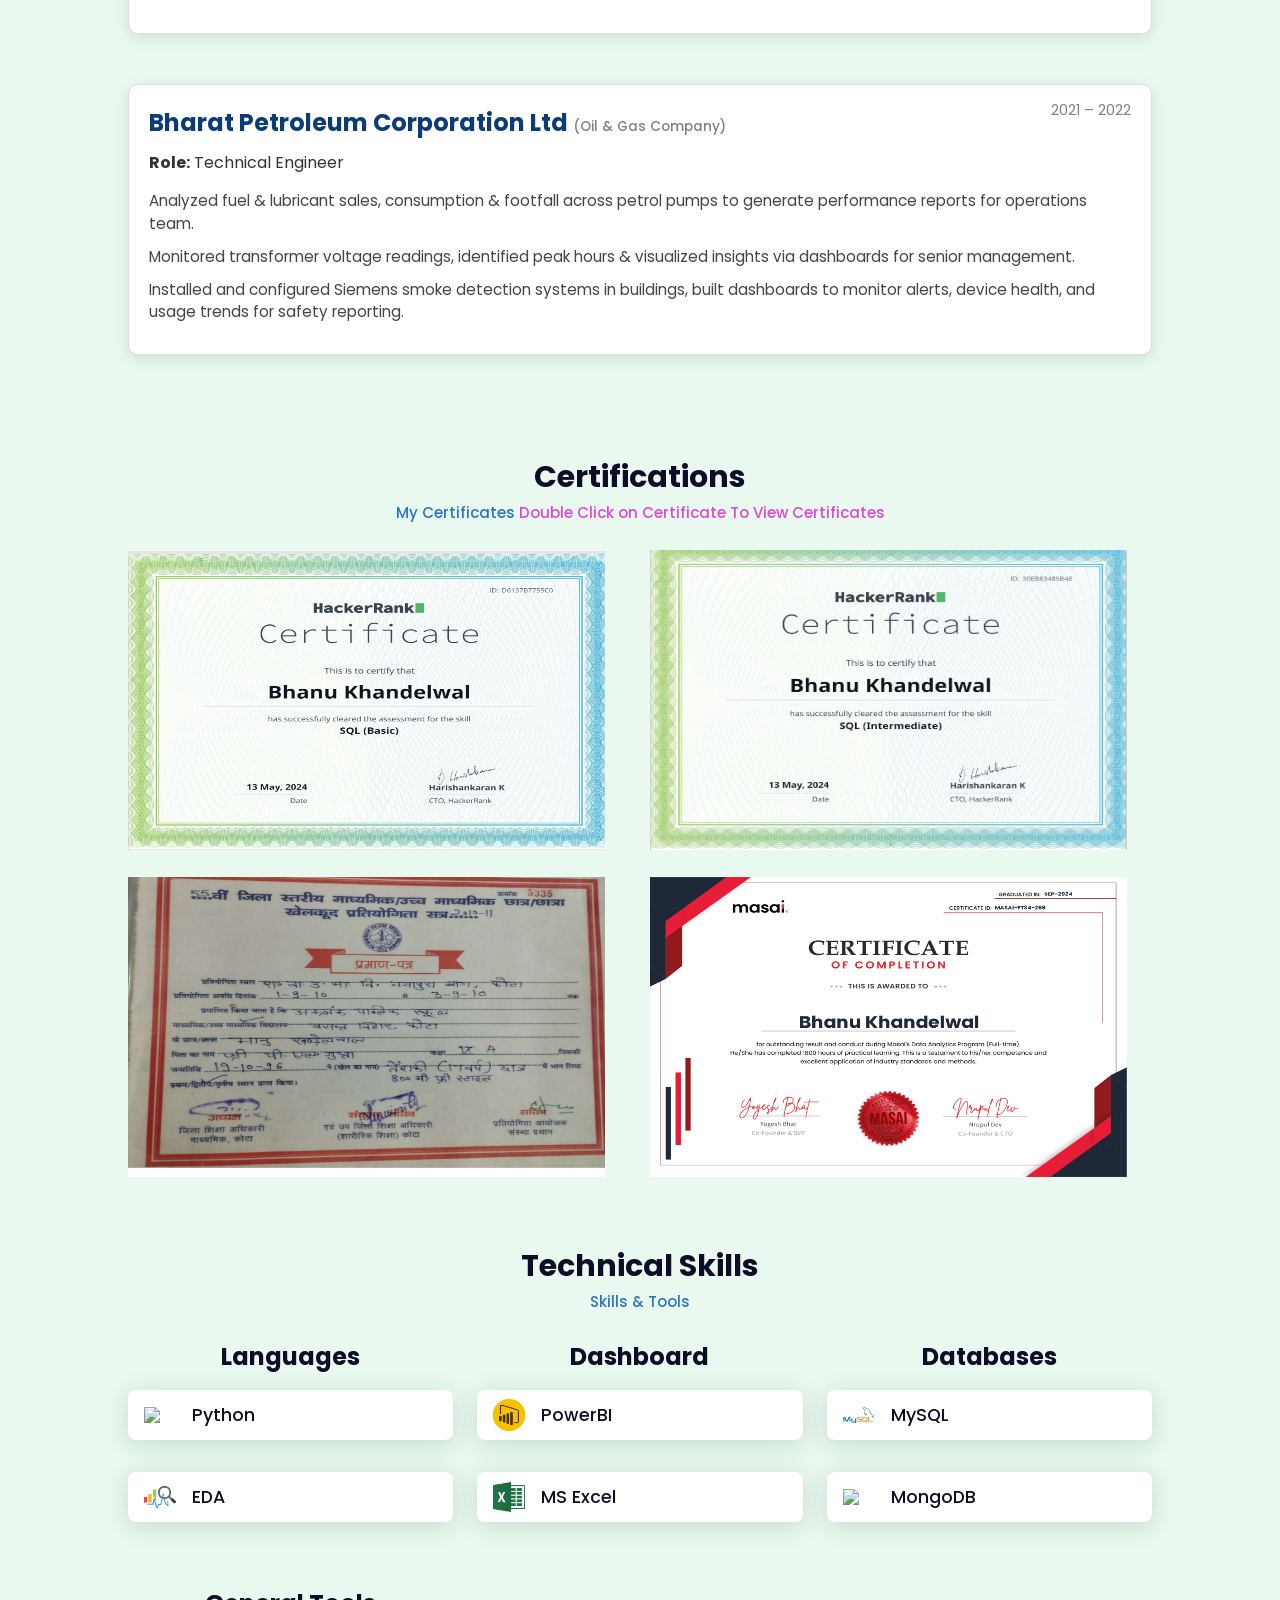
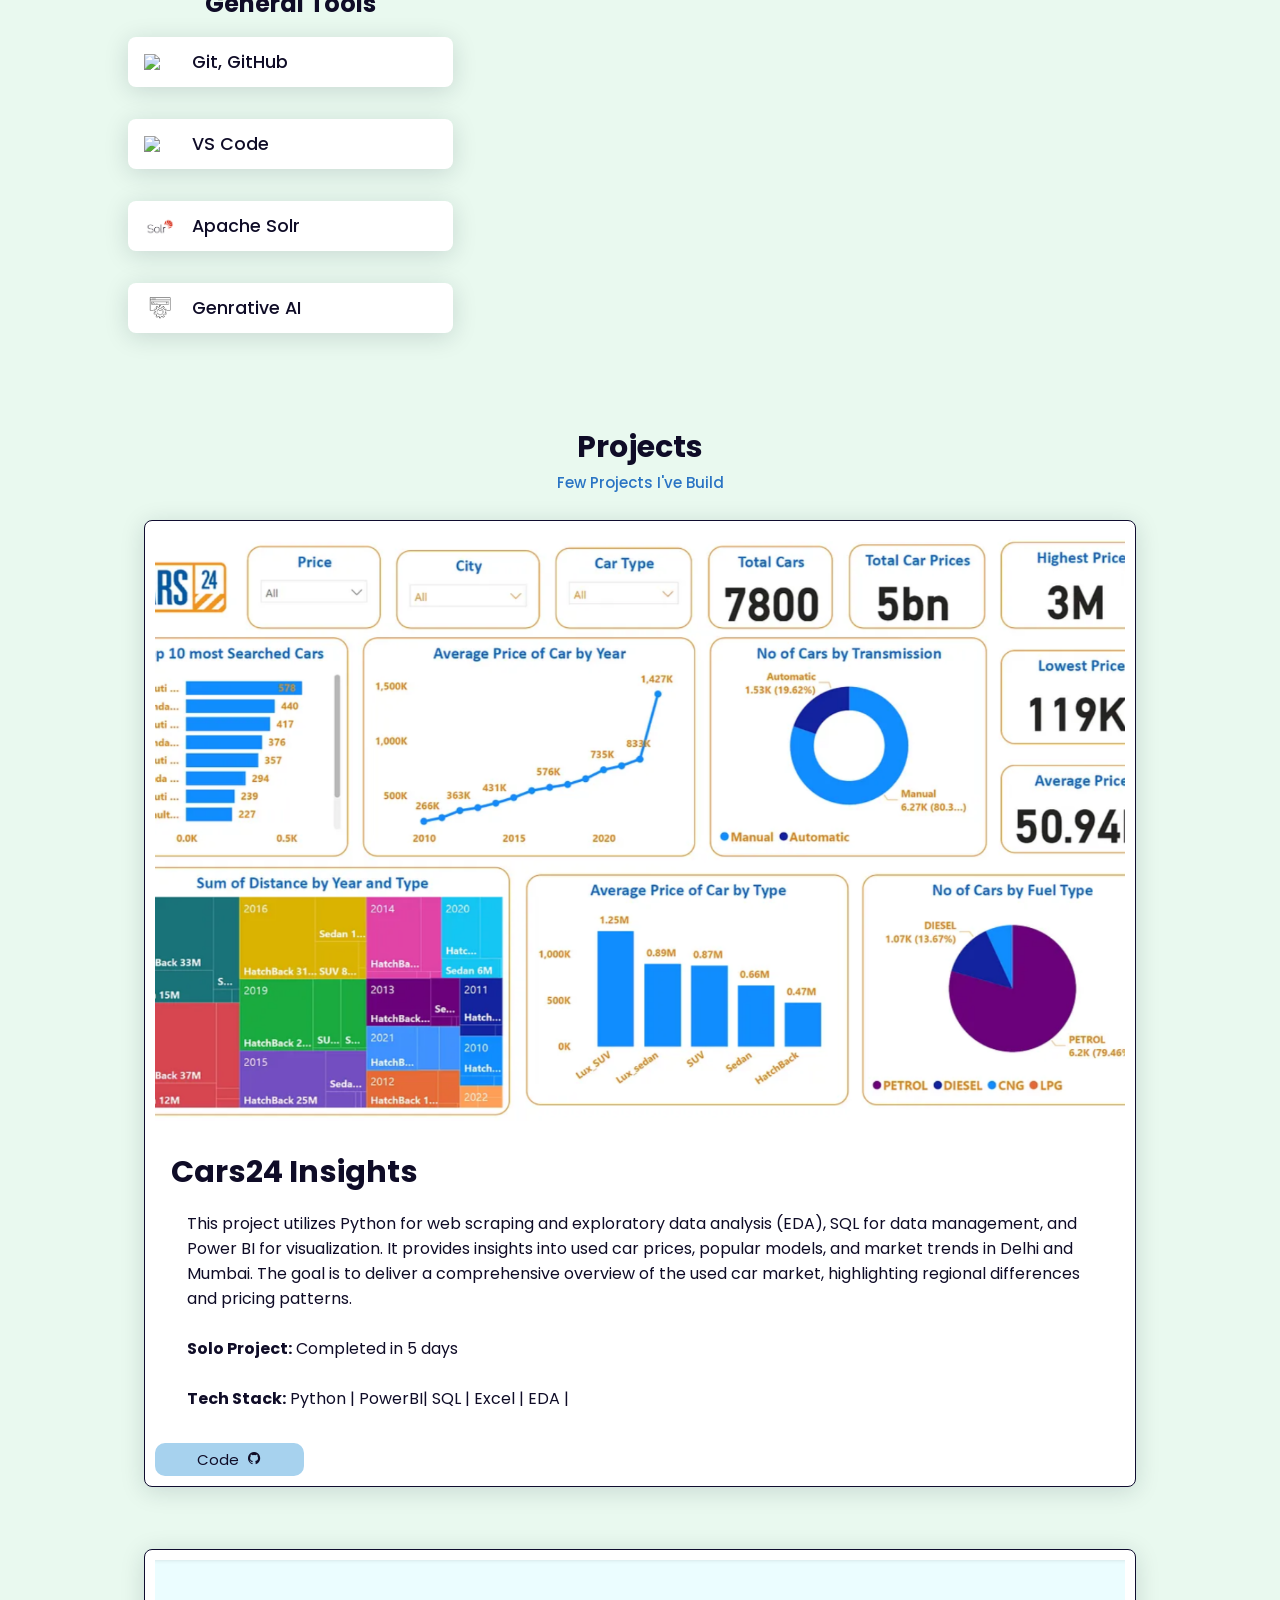
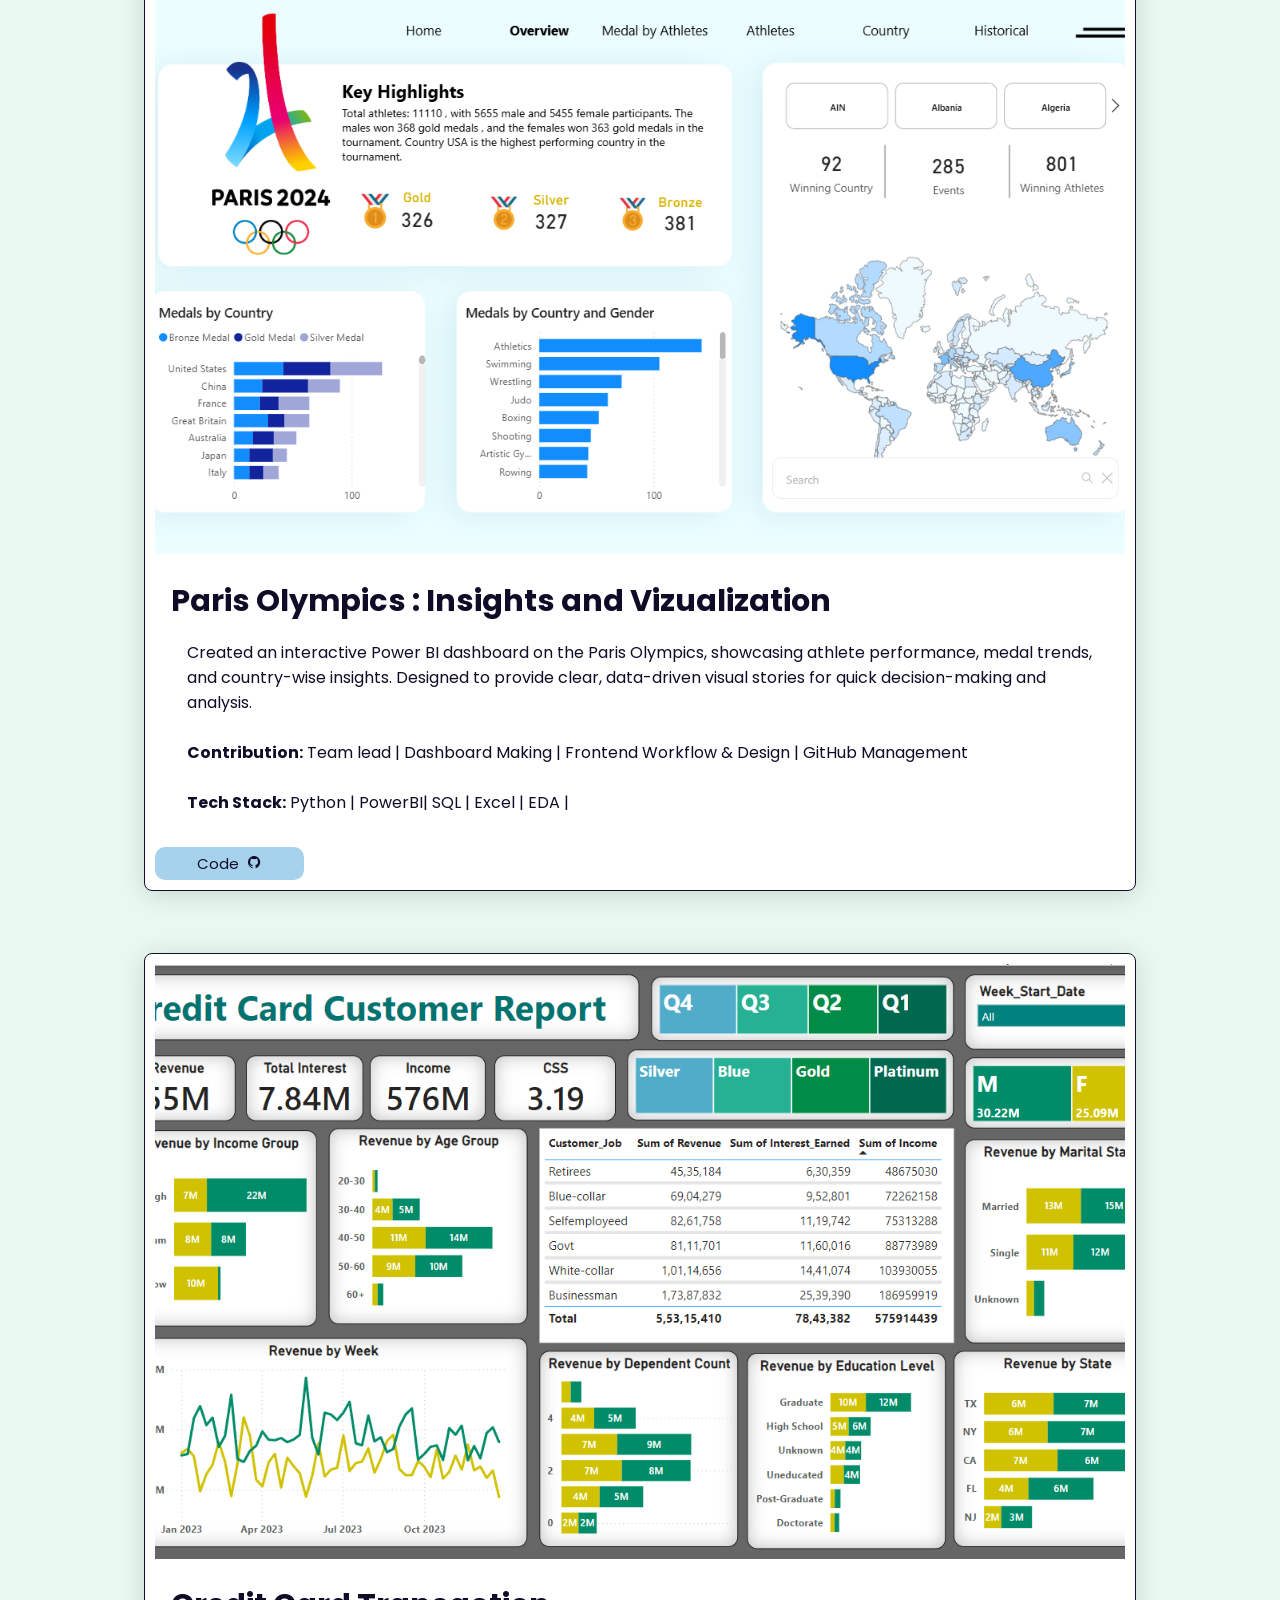
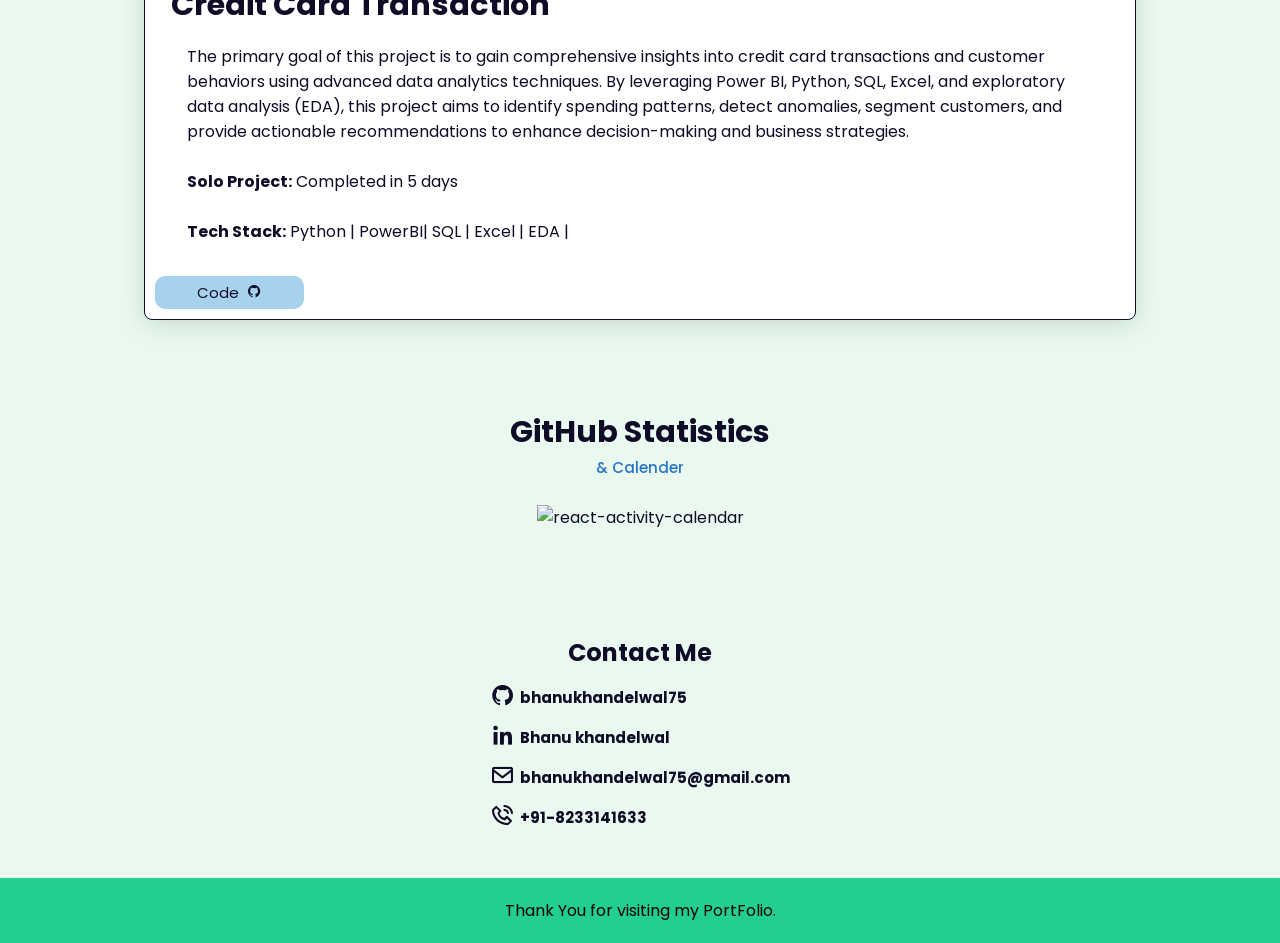
==== commit 6933f658: "Updated experience section in portfolios" ====
--- a/index.html
+++ b/index.html
@@ -37,7 +37,7 @@
       <li><a class="nav-link contact" href="#contact">Contact</a></li>
       <li>
         <a class="nav-link resume" download 
-          href="https://drive.google.com/file/d/1RcwQa9zpgzfujRdVlvIUDTkmGDPtWb-H/view?usp=sharing" rel="noreferrer"
+          href="https://drive.google.com/file/d/1xBilSBKzynyr57Twr1qjWyDZw0Ol1qF6/view?usp=sharing" rel="noreferrer"
           target="_blank"> <i class="uil uil-message nav__icon"></i> Resume
         </a>
       </li>
@@ -63,7 +63,7 @@
       <br />
       <a id="resume-link-2" target="_blank" download="Bhanu-Khandelwal-Resume">
         <button class="resume-button" id="resume-button-2"
-          onclick="window.open('https://drive.google.com/file/d/1RcwQa9zpgzfujRdVlvIUDTkmGDPtWb-H/view?usp=sharing')">
+          onclick="window.open('https://drive.google.com/file/d/1xBilSBKzynyr57Twr1qjWyDZw0Ol1qF6/view?usp=sharing')">
           Resume
         </button>
       </a>
@@ -124,7 +124,7 @@
           </div>
 
           <a class="nav-link resume" download id="resume-button"
-          href="https://drive.google.com/file/d/1RcwQa9zpgzfujRdVlvIUDTkmGDPtWb-H/view?usp=sharing" rel="noreferrer"
+          href="https://drive.google.com/file/d/1xBilSBKzynyr57Twr1qjWyDZw0Ol1qF6/view?usp=sharing" rel="noreferrer"
             target="_blank"> <i class="uil uil-message nav__icon"></i> <button class="resume-button">Resume</button>
           </a>
         </div>
